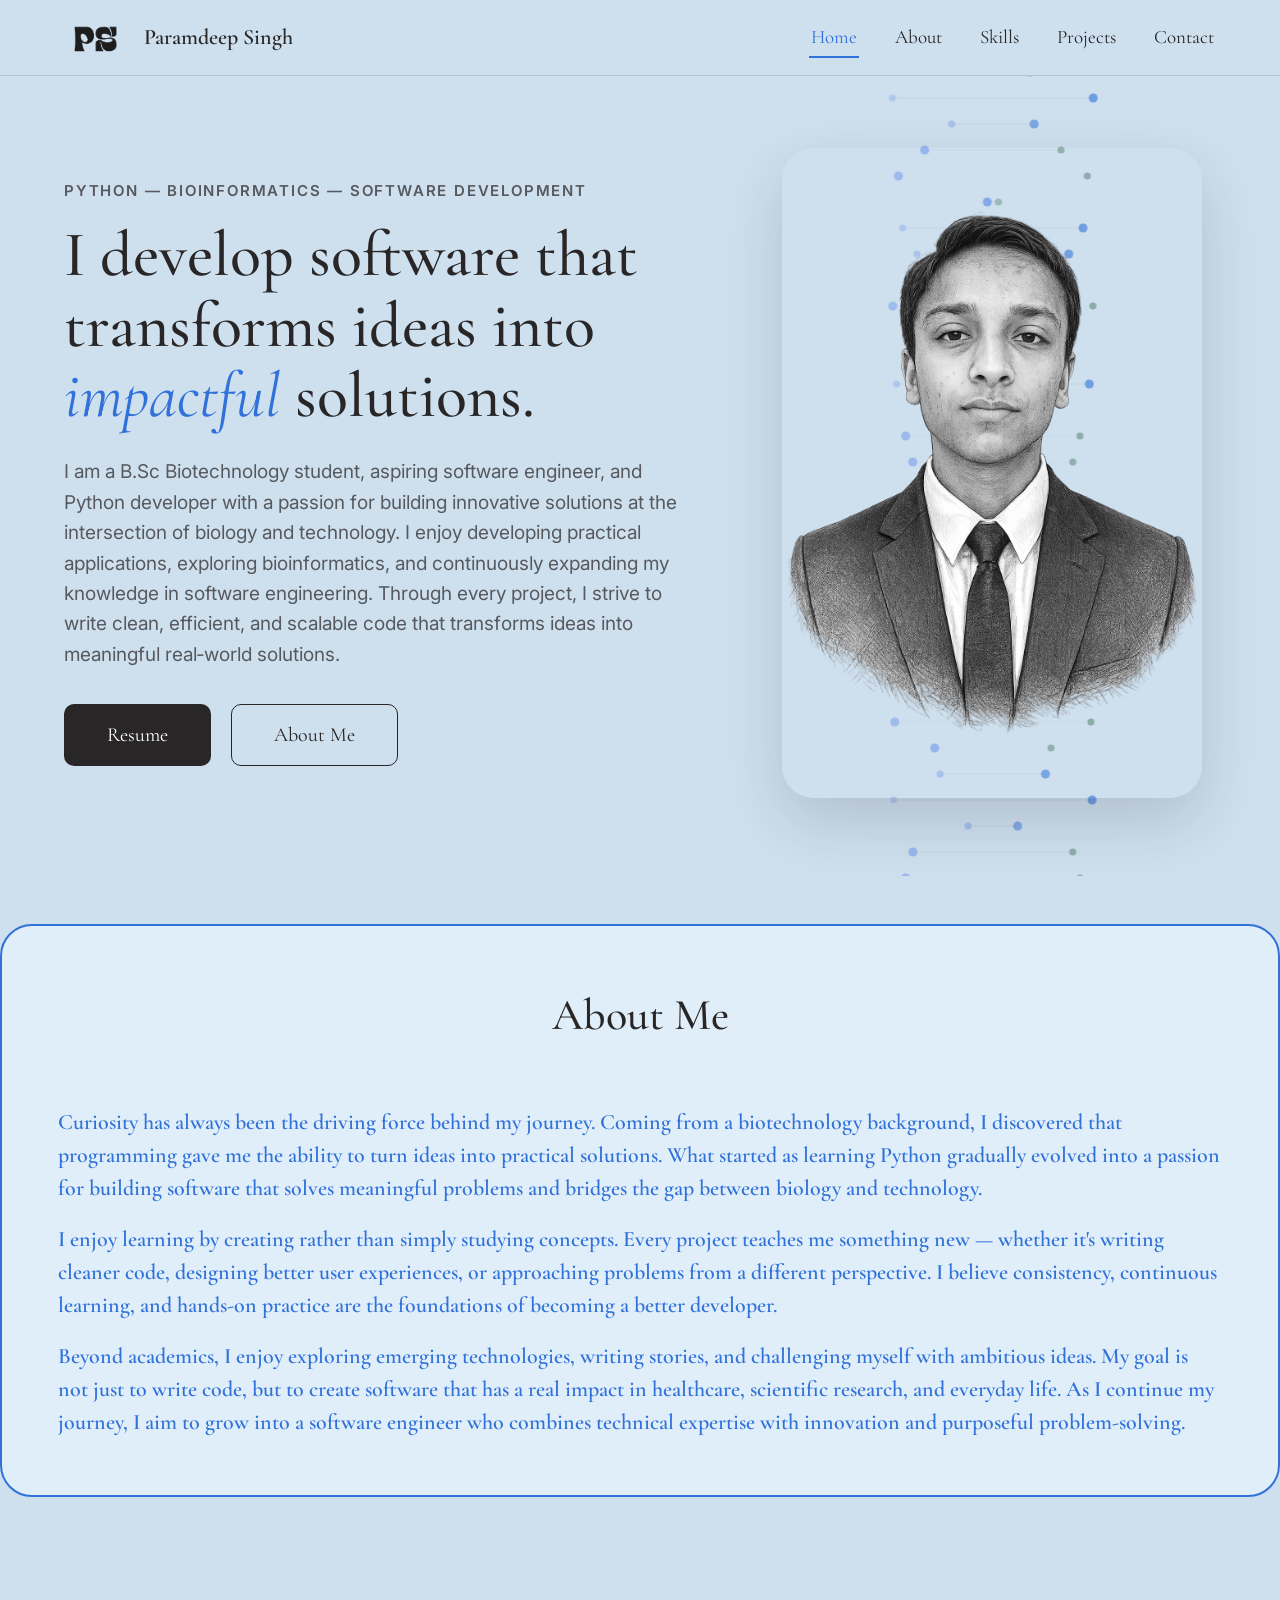
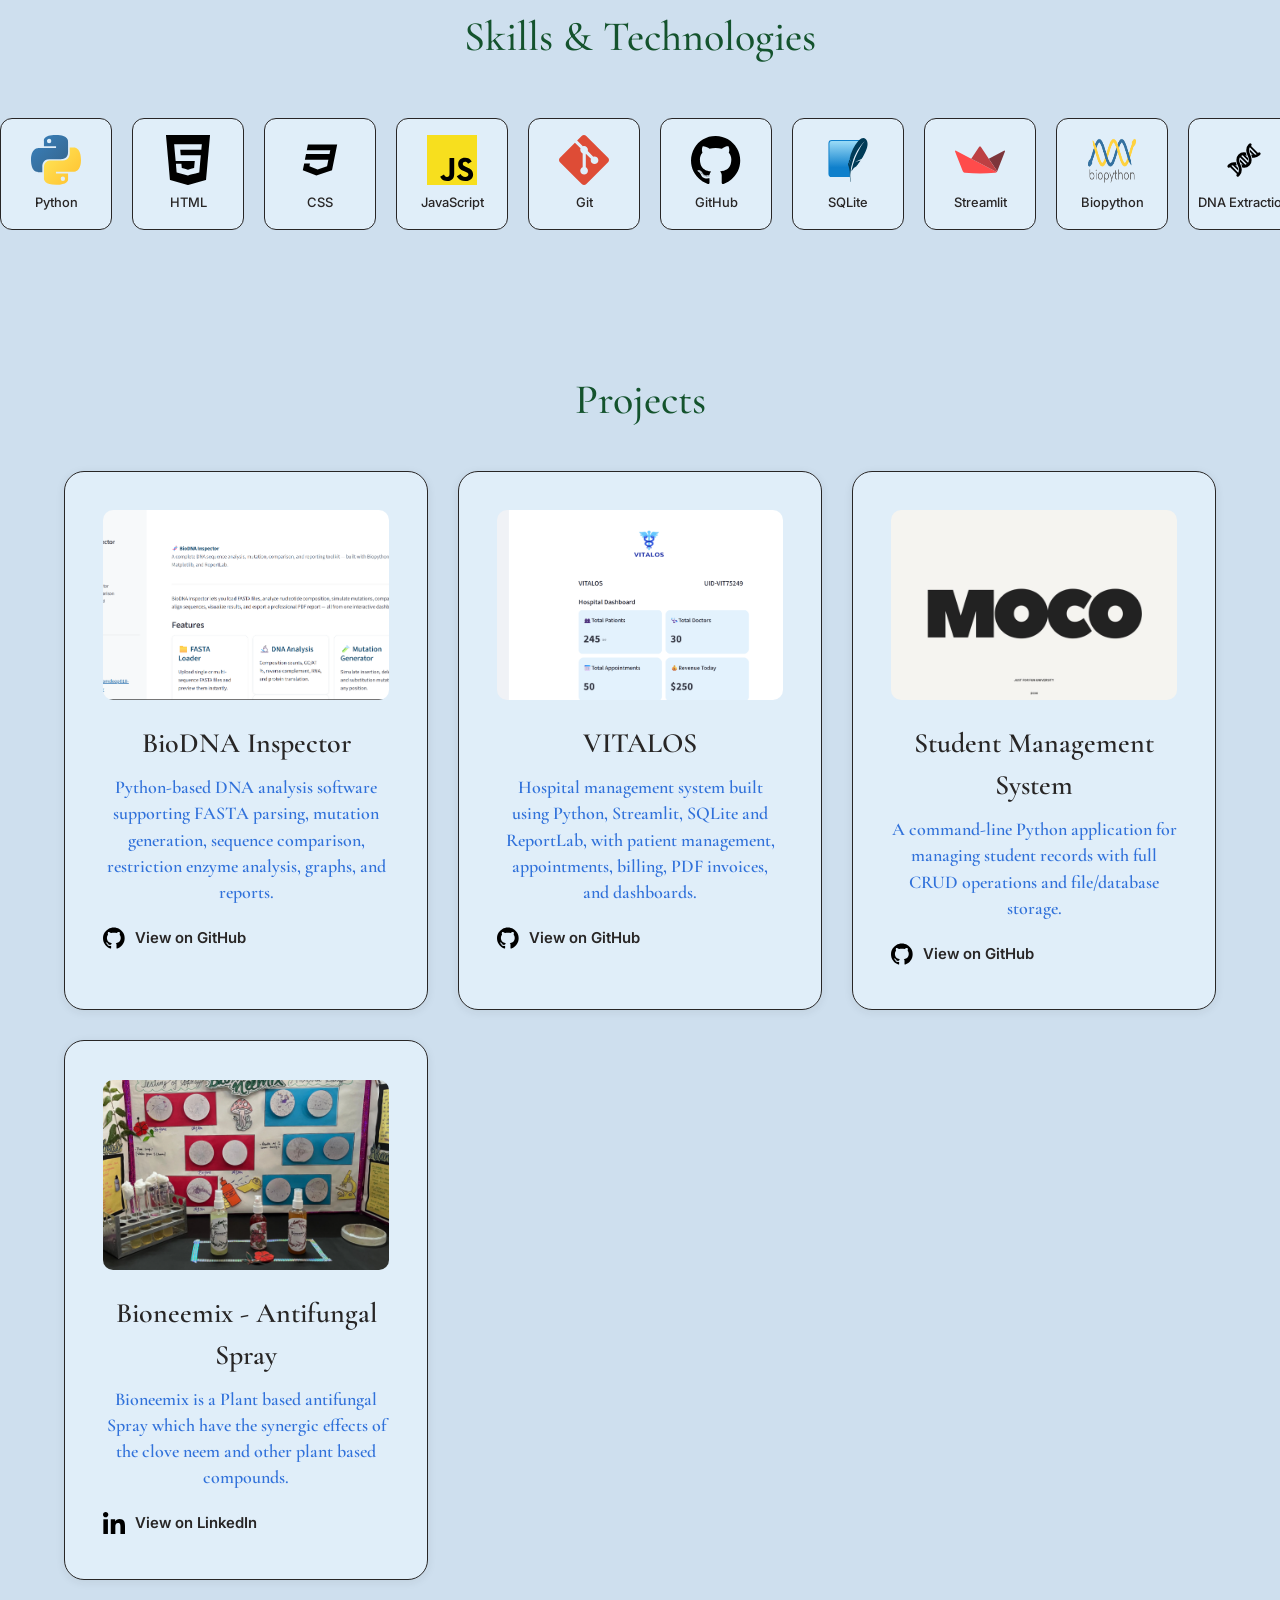
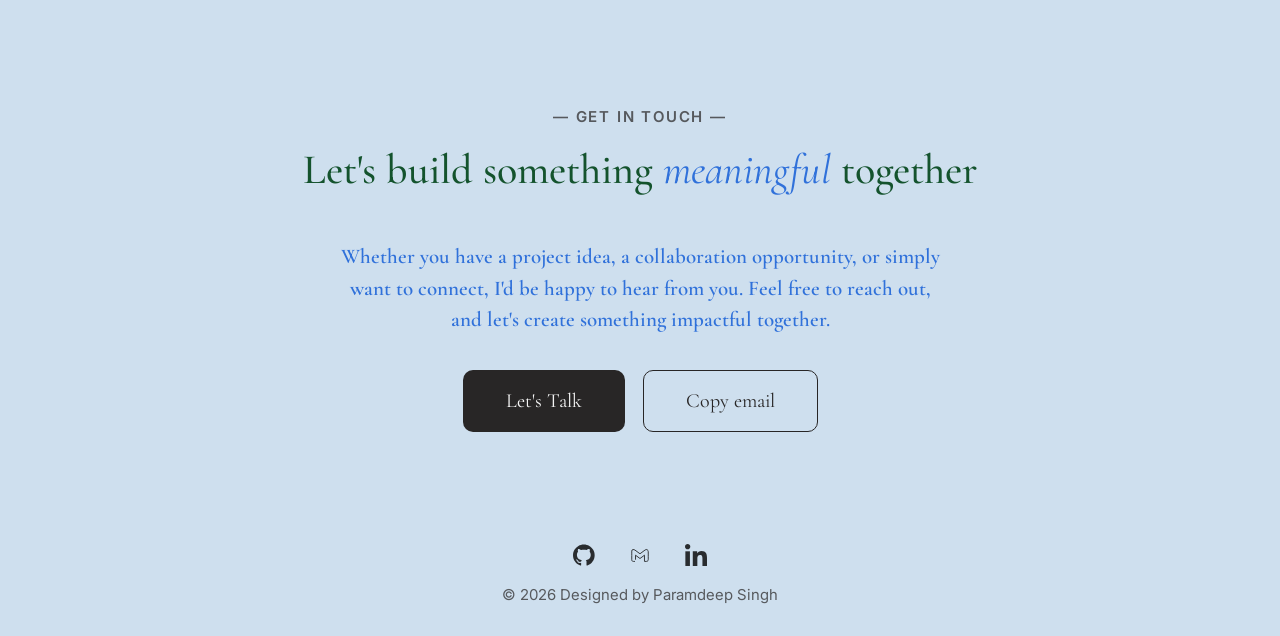
==== index.html @ 90ed6515 "Update resume link in index.html" ====
<!DOCTYPE html>
<html lang="en">
<head>
<meta charset="UTF-8">
<meta name="viewport" content="width=device-width, initial-scale=1.0">
<title>Paramdeep Singh — Python &amp; Bioinformatics Developer</title>
<meta name="description" content="Paramdeep Singh is a B.Sc Biotechnology student and Python developer building software at the intersection of biology and technology.">
<meta name="theme-color" content="#cedfee">
<link rel="icon" href="logo.png" type="image/png">
<link rel="preload" as="font" href="fonts/CormorantGaramond-SemiBold.ttf" type="font/ttf" crossorigin>
<link rel="preload" as="font" href="fonts/Inter_18pt-Regular.ttf" type="font/ttf" crossorigin>
<link rel="stylesheet" href="style.css">
</head>
<body>

<a class="skip-link" href="#main">Skip to content</a>

<header class="site-header" id="siteHeader">
  <div class="container header-row">
    <a href="#home" class="logo" aria-label="Paramdeep Singh, back to top">
      <img src="logo.png" alt="" width="70" height="40">
      <span class="logo-name">Paramdeep Singh</span>
    </a>

    <button class="nav-toggle" id="navToggle" aria-label="Open menu" aria-expanded="false" aria-controls="primaryNav">
      <span></span><span></span><span></span>
    </button>

    <nav class="nav" id="primaryNav" aria-label="Primary">
      <a href="#home" class="nav-link">Home</a>
      <a href="#about" class="nav-link">About</a>
      <a href="#skills" class="nav-link">Skills</a>
      <a href="#projects" class="nav-link">Projects</a>
      <a href="#contact" class="nav-link">Contact</a>
    </nav>
  </div>
</header>

<main id="main">

  <section class="hero" id="home">
    <div class="container hero-row">
      <div class="hero-copy">
        <p class="eyebrow">PYTHON — BIOINFORMATICS — SOFTWARE DEVELOPMENT</p>
        <h1 class="hero-title">I develop software that transforms ideas into <span class="highlight">impactful</span> solutions.</h1>
        <p class="hero-lede">I am a B.Sc Biotechnology student, aspiring software engineer, and Python developer with a passion for building innovative solutions at the intersection of biology and technology. I enjoy developing practical applications, exploring bioinformatics, and continuously expanding my knowledge in software engineering. Through every project, I strive to write clean, efficient, and scalable code that transforms ideas into meaningful real‑world solutions.</p>
        <div class="hero-actions">
          <a href="https://drive.google.com/file/d/1Mg76tEeHGWdF5-ob4iHuWPe2NL4Ydglb/view?usp=drive_link" class="btn btn-solid" id="resumeBtn">Resume</a>
          <a href="#about" class="btn btn-outline">About Me</a>
        </div>
      </div>

      <div class="hero-visual">
        <canvas id="helixCanvas" class="helix-canvas" aria-hidden="true"></canvas>
        <img class="hero-photo" src="portfolio.png" alt="Portrait of Paramdeep Singh" width="500" height="650">
      </div>
    </div>
  </section>

  <section class="about" id="about">
    <div class="container about-panel reveal">
      <h2 class="section-title">About Me</h2>
      <p class="about-text">Curiosity has always been the driving force behind my journey. Coming from a biotechnology background, I discovered that programming gave me the ability to turn ideas into practical solutions. What started as learning Python gradually evolved into a passion for building software that solves meaningful problems and bridges the gap between biology and technology.</p>
      <p class="about-text">I enjoy learning by creating rather than simply studying concepts. Every project teaches me something new — whether it's writing cleaner code, designing better user experiences, or approaching problems from a different perspective. I believe consistency, continuous learning, and hands‑on practice are the foundations of becoming a better developer.</p>
      <p class="about-text">Beyond academics, I enjoy exploring emerging technologies, writing stories, and challenging myself with ambitious ideas. My goal is not just to write code, but to create software that has a real impact in healthcare, scientific research, and everyday life. As I continue my journey, I aim to grow into a software engineer who combines technical expertise with innovation and purposeful problem‑solving.</p>
    </div>
  </section>

  <section class="skills" id="skills">
    <div class="container">
      <h2 class="section-title center reveal">Skills &amp; Technologies</h2>
    </div>
    <div class="skills-track">
      <div class="skills-wrapper" id="skillsWrapper">
        <div class="skill-chip"><img src="images/python.svg" alt="" width="50" height="50"><p>Python</p></div>
        <div class="skill-chip"><img src="images/html.svg" alt="" width="50" height="50"><p>HTML</p></div>
        <div class="skill-chip"><img src="images/CSS3.svg" alt="" width="50" height="50"><p>CSS</p></div>
        <div class="skill-chip"><img src="images/Javascript.svg" alt="" width="50" height="50"><p>JavaScript</p></div>
        <div class="skill-chip"><img src="images/Git.svg" alt="" width="50" height="50"><p>Git</p></div>
        <div class="skill-chip"><img src="images/Github.svg" alt="" width="50" height="50"><p>GitHub</p></div>
        <div class="skill-chip"><img src="images/sqlite.svg" alt="" width="50" height="50"><p>SQLite</p></div>
        <div class="skill-chip"><img src="images/Streamlit.svg" alt="" width="50" height="50"><p>Streamlit</p></div>
        <div class="skill-chip"><img src="images/Biopython.svg.png" alt="" width="50" height="50"><p>Biopython</p></div>
        <div class="skill-chip"><img src="images/DNA.svg" alt="" width="50" height="50"><p>DNA Extraction</p></div>
        <div class="skill-chip"><img src="images/electrophorsis.svg" alt="" width="50" height="50"><p>Electrophoresis</p></div>
        <div class="skill-chip"><img src="images/Bioinformatics.svg" alt="" width="50" height="50"><p>Bioinformatics</p></div>
      </div>
    </div>
  </section>

  <section class="projects" id="projects">
    <div class="container">
      <h2 class="section-title center reveal">Projects</h2>
      <div class="project-grid">

        <article class="project-card reveal">
          <img class="project-photo" src="Biodnainspector.png" alt="BioDNA Inspector application screenshot" width="500" height="200" loading="lazy">
          <h3 class="project-title">BioDNA Inspector</h3>
          <p class="project-desc">Python‑based DNA analysis software supporting FASTA parsing, mutation generation, sequence comparison, restriction enzyme analysis, graphs, and reports.</p>
          <a class="project-link" href="https://github.com/singhparamdeep018-del/BioDNA_Inspector" target="_blank" rel="noopener noreferrer">
            <img src="images/Github.svg" alt="" width="22" height="22"><span>View on GitHub</span>
          </a>
        </article>

        <article class="project-card reveal">
          <img class="project-photo" src="Vitalos.png" alt="VITALOS hospital management system screenshot" width="500" height="200" loading="lazy">
          <h3 class="project-title">VITALOS</h3>
          <p class="project-desc">Hospital management system built using Python, Streamlit, SQLite and ReportLab, with patient management, appointments, billing, PDF invoices, and dashboards.</p>
          <a class="project-link" href="https://github.com/singhparamdeep018-del/VITALOS---Hospital-Managemnet-System" target="_blank" rel="noopener noreferrer">
            <img src="images/Github.svg" alt="" width="22" height="22"><span>View on GitHub</span>
          </a>
        </article>

        <article class="project-card reveal">
          <img class="project-photo" src="moco.png" alt="Student Management System screenshot" width="500" height="200" loading="lazy">
          <h3 class="project-title">Student Management System</h3>
          <p class="project-desc">A command‑line Python application for managing student records with full CRUD operations and file/database storage.</p>
          <a class="project-link" href="https://github.com/singhparamdeep018-del/Student-Management-system-python" target="_blank" rel="noopener noreferrer">
            <img src="images/Github.svg" alt="" width="22" height="22"><span>View on GitHub</span>
          </a>
        </article>
        <article class="project-card reveal">
          <img class="project-photo" src="images/Bioneemix.png" alt="BioNeemix Project Photo" width="500" height="200" loading="lazy">
          <h3 class="project-title">Bioneemix - Antifungal Spray</h3>
          <p class="project-desc">Bioneemix is a Plant based antifungal Spray which have the synergic effects of the clove neem and other plant based compounds.</p>
          <a class="project-link" href="https://www.linkedin.com/posts/paramdeep-singh-rajput_teamwork-biotechnology-innovation-activity-7453726080181460992-l050?utm_source=social_share_send&utm_medium=member_desktop_web&rcm=ACoAAFxjSUEBswKSOiUxhM9nKMjLrf8mYSXsyO4" target="_blank" rel="noopener noreferrer">
            <img src="images/linkdin.svg" alt="" width="22" height="22"><span>View on LinkedIn</span>
          </a>
        </article>

      </div>
    </div>
  </section>

  <section class="contact" id="contact">
    <div class="container reveal">
      <p class="eyebrow center">— GET IN TOUCH —</p>
      <h2 class="section-title center">Let's build something <span class="highlight">meaningful</span> together</h2>
      <p class="contact-lede">Whether you have a project idea, a collaboration opportunity, or simply want to connect, I'd be happy to hear from you. Feel free to reach out, and let's create something impactful together.</p>
      <div class="contact-actions">
        <a href="mailto:singhparamdeep018@gmail.com" class="btn btn-dark">Let's Talk</a>
        <button class="btn btn-outline" id="copyEmailBtn" type="button">Copy email</button>
      </div>
    </div>
  </section>

</main>

<button id="backToTop" class="back-to-top" aria-label="Back to top">↑</button>

<footer class="site-footer">
  <div class="container footer-row">
    <a href="https://github.com/singhparamdeep018-del" target="_blank" rel="noopener noreferrer" aria-label="GitHub profile">
      <img src="images/Github.svg" alt="" width="22" height="22">
    </a>
    <a href="mailto:singhparamdeep018@gmail.com" aria-label="Send an email">
      <img src="images/gmail.svg" alt="" width="22" height="22">
    </a>
    <a href="https://linkedin.com/in/paramdeep-singh-rajput" target="_blank" rel="noopener noreferrer" aria-label="LinkedIn profile">
      <img src="images/linkdin.svg" alt="" width="22" height="22">
    </a>
  </div>
  <p class="footer-note">&copy; <span id="year"></span> Designed by Paramdeep Singh</p>
</footer>

<div class="toast" id="toast" role="status" aria-live="polite"></div>

<script src="script.js"></script>
</body>
</html>
---- style.css ----
/* ===================================================================
   Fonts
=================================================================== */
@font-face {
  font-family: 'Cormorant';
  src: url("fonts/CormorantGaramond-Regular.ttf") format("truetype");
  font-weight: 400;
  font-display: swap;
}
@font-face {
  font-family: 'Cormorant';
  src: url("fonts/CormorantGaramond-Medium.ttf") format("truetype");
  font-weight: 500;
  font-display: swap;
}
@font-face {
  font-family: 'Cormorant';
  src: url("fonts/CormorantGaramond-SemiBold.ttf") format("truetype");
  font-weight: 600;
  font-display: swap;
}
@font-face {
  font-family: 'Cormorant';
  src: url("fonts/CormorantGaramond-Italic.ttf") format("truetype");
  font-weight: 400;
  font-style: italic;
  font-display: swap;
}
@font-face {
  font-family: 'Inter';
  src: url("fonts/Inter_18pt-Regular.ttf") format("truetype");
  font-weight: 400;
  font-display: swap;
}
@font-face {
  font-family: 'Inter';
  src: url("fonts/Inter_18pt-Medium.ttf") format("truetype");
  font-weight: 500;
  font-display: swap;
}
@font-face {
  font-family: 'Inter';
  src: url("fonts/Inter_18pt-SemiBold.ttf") format("truetype");
  font-weight: 600;
  font-display: swap;
}
@font-face {
  font-family: 'Inter';
  src: url("fonts/Inter_18pt-ExtraLight.ttf") format("truetype");
  font-weight: 200;
  font-display: swap;
}

/* ===================================================================
   Design tokens — same palette as the original file, organised
=================================================================== */
:root{
  --bg:        #cedfee;               /* page background            */
  --surface:   #e0eef9;               /* cards / panels              */
  --ink:       #282626;               /* rgb(40,38,38) near-black    */
  --ink-soft:  rgba(40,38,38,0.72);
  --ink-faint: rgba(40,38,38,0.45);
  --primary:   #2563eb;               /* headline blue                */
  --accent:    #3071da;               /* italic highlight / links     */
  --forest:    #14532d;               /* section-title green          */
  --white:     #ffffff;

  --shadow-sm: 0 2px 10px rgba(40,38,38,0.08);
  --shadow-md: 0 12px 30px rgba(40,38,38,0.12);
  --shadow-lg: 0 24px 60px rgba(40,38,38,0.16);

  --radius-sm: 10px;
  --radius-md: 20px;
  --radius-lg: 32px;

  --font-display: 'Cormorant', Georgia, serif;
  --font-body: 'Inter', -apple-system, BlinkMacSystemFont, 'Segoe UI', sans-serif;

  --header-h: 76px;
  --container: 1280px;

  --ease: cubic-bezier(.22,1,.36,1);
}

/* ===================================================================
   Reset & base
=================================================================== */
*, *::before, *::after{ box-sizing: border-box; }
*{ margin: 0; padding: 0; }

html{
  scroll-behavior: smooth;
  scroll-padding-top: var(--header-h);
}

body{
  background-color: var(--bg);
  color: var(--ink);
  font-family: var(--font-body);
  line-height: 1.5;
  -webkit-font-smoothing: antialiased;
  overflow-x: hidden;
}

img{ max-width: 100%; display: block; }
a{ color: inherit; }
button{ font: inherit; cursor: pointer; }

.container{
  max-width: var(--container);
  margin-inline: auto;
  padding-inline: clamp(20px, 5vw, 70px);
}

.skip-link{
  position: absolute;
  left: -999px;
  top: 0;
  background: var(--ink);
  color: var(--white);
  padding: 12px 20px;
  border-radius: 0 0 8px 0;
  z-index: 999;
}
.skip-link:focus{ left: 0; }

:focus-visible{
  outline: 2px solid var(--accent);
  outline-offset: 3px;
  border-radius: 4px;
}

h1, h2, h3{ font-family: var(--font-display); font-weight: 500; }

.highlight{
  color: var(--accent);
  font-style: italic;
}

.eyebrow{
  font-family: var(--font-body);
  font-weight: 600;
  letter-spacing: .12em;
  font-size: clamp(12px, 1.4vw, 15px);
  color: var(--ink-soft);
}
.eyebrow.center{ text-align: center; }

.section-title{
  font-size: clamp(30px, 4vw, 42px);
  color: var(--forest);
  margin-bottom: clamp(24px, 4vw, 40px);
}
.section-title.center{ text-align: center; }

/* reveal-on-scroll (progressively enhanced by JS) */
.reveal{
  opacity: 0;
  transform: translateY(28px);
  transition: opacity .7s var(--ease), transform .7s var(--ease);
}
.reveal.is-visible{
  opacity: 1;
  transform: translateY(0);
}

/* buttons */
.btn{
  display: inline-flex;
  align-items: center;
  justify-content: center;
  padding: 15px 42px;
  border-radius: var(--radius-sm);
  font-family: var(--font-display);
  font-size: 20px;
  text-decoration: none;
  border: 1.5px solid transparent;
  transition: transform .35s var(--ease), background-color .35s var(--ease), color .35s var(--ease), border-color .35s var(--ease);
}
.btn:hover{ transform: translateY(-3px); }
.btn:active{ transform: translateY(-1px); }

.btn-solid{
  background-color: var(--ink);
  color: var(--white);
}
.btn-solid:hover{
  background-color: var(--bg);
  color: var(--ink);
  border-color: var(--ink);
}

.btn-outline{
  background-color: transparent;
  color: var(--ink);
  border-color: var(--ink);
}
.btn-outline:hover{
  background-color: var(--ink);
  color: var(--bg);
}

.btn-dark{
  background-color: var(--ink);
  color: whitesmoke;
  font-size: 20px;
}
.btn-dark:hover{
  background-color: var(--white);
  color: var(--ink);
  border-color: var(--ink);
}

/* ===================================================================
   Header
=================================================================== */
.site-header{
  position: sticky;
  top: 0;
  z-index: 100;
  height: var(--header-h);
  display: flex;
  align-items: center;
  background-color: var(--bg);
  border-bottom: 1px solid rgba(40,38,38,0.15);
  transition: box-shadow .3s var(--ease), background-color .3s var(--ease);
}
.site-header.is-scrolled{
  box-shadow: var(--shadow-sm);
  background-color: rgba(206,223,238,0.92);
  backdrop-filter: saturate(160%) blur(8px);
}

.header-row{
  display: flex;
  align-items: center;
  justify-content: space-between;
  width: 100%;
}

.logo{
  display: flex;
  align-items: center;
  gap: 10px;
  text-decoration: none;
}
.logo-name{
  font-family: var(--font-display);
  font-size: 22px;
  font-weight: 600;
  color: var(--ink);
}

.nav{
  display: flex;
  gap: clamp(18px, 3vw, 34px);
  font-family: var(--font-display);
}
.nav-link{
  position: relative;
  text-decoration: none;
  color: var(--ink);
  font-size: 19px;
  padding: 6px 2px;
}
.nav-link::after{
  content: "";
  position: absolute;
  left: 0; right: 100%;
  bottom: 0;
  height: 2px;
  background: var(--accent);
  transition: right .3s var(--ease);
}
.nav-link:hover::after,
.nav-link.is-active::after{ right: 0; }
.nav-link.is-active{ color: var(--accent); }

.nav-toggle{
  display: none;
  flex-direction: column;
  justify-content: center;
  gap: 5px;
  width: 40px;
  height: 40px;
  background: transparent;
  border: none;
  padding: 8px;
}
.nav-toggle span{
  display: block;
  height: 2px;
  width: 100%;
  background: var(--ink);
  border-radius: 2px;
  transition: transform .3s var(--ease), opacity .3s var(--ease);
}
.nav-toggle[aria-expanded="true"] span:nth-child(1){ transform: translateY(7px) rotate(45deg); }
.nav-toggle[aria-expanded="true"] span:nth-child(2){ opacity: 0; }
.nav-toggle[aria-expanded="true"] span:nth-child(3){ transform: translateY(-7px) rotate(-45deg); }

/* ===================================================================
   Hero
=================================================================== */
.hero{
  padding-block: clamp(40px, 8vh, 90px);
  position: relative;
}
.hero-row{
  display: flex;
  align-items: center;
  justify-content: center;
  gap: clamp(30px, 6vw, 80px);
  flex-wrap: wrap;
}
.hero-copy{
  flex: 1 1 520px;
  max-width: 650px;
}
.hero-title{
  color: var(--ink);
  font-size: clamp(34px, 5vw, 64px);
  line-height: 1.1;
  padding-top: 18px;
}
.hero-lede{
  color: var(--ink-soft);
  padding-top: 26px;
  font-size: clamp(16px, 1.6vw, 19px);
  line-height: 1.6;
  max-width: 60ch;
}
.hero-actions{
  display: flex;
  flex-wrap: wrap;
  gap: 20px;
  margin-top: 34px;
}

.hero-visual{
  position: relative;
  flex: 1 1 340px;
  max-width: 460px;
  display: flex;
  justify-content: center;
}
.helix-canvas{
  position: absolute;
  inset: -12% -20%;
  width: 140%;
  height: 124%;
  z-index: 0;
  pointer-events: none;
}
.hero-photo{
  position: relative;
  z-index: 1;
  width: 100%;
  max-width: 420px;
  border-radius: var(--radius-lg);
  box-shadow: var(--shadow-lg);
}

/* ===================================================================
   About
=================================================================== */
.about{ padding-block: clamp(30px, 6vh, 70px); }
.about-panel{
  border: 2px solid var(--accent);
  background-color: var(--surface);
  border-radius: var(--radius-lg);
  padding: clamp(28px, 5vw, 56px);
  display: grid;
  gap: 18px;
  max-width: var(--container);
}
.about-panel .section-title{ text-align: center; color: var(--ink); font-size: clamp(30px,4vw,44px); }
.about-text{
  color: var(--accent);
  font-family: var(--font-display);
  font-size: clamp(17px, 1.8vw, 22px);
  line-height: 1.5;
  font-weight: 600;
}

/* ===================================================================
   Skills marquee
=================================================================== */
.skills{ padding-block: clamp(30px, 6vh, 70px); overflow: hidden; }
.skills-track{ overflow: hidden; }
.skills-wrapper{
  display: flex;
  gap: 20px;
  width: max-content;
  animation: scroll 32s linear infinite;
  padding: 10px 0 30px;
}
.skills-wrapper:hover{ animation-play-state: paused; }

@keyframes scroll{
  from{ transform: translateX(0); }
  to{ transform: translateX(-50%); }
}

.skill-chip{
  width: 112px;
  height: 112px;
  flex: 0 0 auto;
  display: flex;
  flex-direction: column;
  justify-content: center;
  align-items: center;
  gap: 8px;
  border: 1px solid var(--ink);
  border-radius: 12px;
  background-color: var(--surface);
  transition: transform .3s var(--ease), box-shadow .3s var(--ease);
}
.skill-chip:hover{
  transform: translateY(-8px);
  box-shadow: var(--shadow-md);
}
.skill-chip p{
  font-family: var(--font-body);
  font-size: 13px;
  font-weight: 500;
  text-align: center;
  color: var(--ink);
  padding-inline: 6px;
}

/* ===================================================================
   Projects
=================================================================== */
.projects{ padding-block: clamp(30px, 6vh, 70px); }
.project-grid{
  display: grid;
  grid-template-columns: repeat(auto-fit, minmax(300px, 1fr));
  gap: 30px;
}
.project-card{
  border: 1px solid var(--ink);
  border-radius: var(--radius-md);
  background-color: var(--surface);
  padding: clamp(24px, 3vw, 40px);
  box-shadow: var(--shadow-sm);
  transition: transform .35s var(--ease), box-shadow .35s var(--ease);
}
.project-card:hover{
  transform: translateY(-8px);
  box-shadow: var(--shadow-md);
}
.project-photo{
  width: 100%;
  height: 190px;
  object-fit: cover;
  border-radius: var(--radius-sm);
}
.project-title{
  margin-top: 22px;
  margin-bottom: 10px;
  text-align: center;
  color: var(--ink);
  font-size: 28px;
  font-weight: 600;
}
.project-desc{
  color: var(--accent);
  font-family: var(--font-display);
  font-weight: 600;
  font-size: 18px;
  line-height: 1.45;
  text-align: center;
}
.project-link{
  display: inline-flex;
  align-items: center;
  gap: 10px;
  margin-top: 22px;
  text-decoration: none;
  color: var(--ink);
  font-weight: 600;
  font-size: 15px;
  border-bottom: 1px solid transparent;
  transition: border-color .3s var(--ease), color .3s var(--ease);
}
.project-link:hover{
  color: var(--accent);
  border-color: var(--accent);
}

/* ===================================================================
   Contact
=================================================================== */
.contact{ padding-block: clamp(40px, 8vh, 90px); text-align: center; }
.contact .section-title{ margin-top: 10px; }
.contact-lede{
  color: var(--accent);
  font-family: var(--font-display);
  font-weight: 600;
  font-size: clamp(17px, 1.8vw, 21px);
  line-height: 1.5;
  max-width: 60ch;
  margin-inline: auto;
}
.contact-actions{
  display: flex;
  flex-wrap: wrap;
  justify-content: center;
  gap: 18px;
  margin-top: 34px;
}

/* ===================================================================
   Back to top
=================================================================== */
.back-to-top{
  position: fixed;
  right: 24px;
  bottom: 24px;
  width: 46px;
  height: 46px;
  border-radius: 50%;
  border: none;
  background-color: var(--ink);
  color: var(--white);
  font-size: 20px;
  box-shadow: var(--shadow-md);
  display: flex;
  align-items: center;
  justify-content: center;
  opacity: 0;
  pointer-events: none;
  transform: translateY(12px);
  transition: opacity .3s var(--ease), transform .3s var(--ease), background-color .3s var(--ease);
  z-index: 90;
}
.back-to-top.is-visible{
  opacity: 1;
  pointer-events: auto;
  transform: translateY(0);
}
.back-to-top:hover{ background-color: var(--accent); }

/* ===================================================================
   Toast
=================================================================== */
.toast{
  position: fixed;
  left: 50%;
  bottom: 30px;
  transform: translate(-50%, 20px);
  background-color: var(--ink);
  color: var(--white);
  padding: 12px 22px;
  border-radius: var(--radius-sm);
  font-size: 14px;
  font-weight: 500;
  box-shadow: var(--shadow-md);
  opacity: 0;
  pointer-events: none;
  transition: opacity .3s var(--ease), transform .3s var(--ease);
  z-index: 200;
}
.toast.is-visible{
  opacity: 1;
  transform: translate(-50%, 0);
}

/* ===================================================================
   Footer
=================================================================== */
.site-footer{ padding-block: 40px 30px; text-align: center; }
.footer-row{
  display: flex;
  justify-content: center;
  gap: 34px;
  margin-bottom: 18px;
}
.footer-row a{ display: inline-flex; opacity: .8; transition: opacity .3s var(--ease), transform .3s var(--ease); }
.footer-row a:hover{ opacity: 1; transform: translateY(-3px); }
.footer-note{
  color: var(--ink-soft);
  font-size: 15px;
}

/* ===================================================================
   Responsive
=================================================================== */
@media (max-width: 900px){
  .nav{
    position: fixed;
    inset: var(--header-h) 0 auto 0;
    background-color: var(--bg);
    flex-direction: column;
    align-items: center;
    padding: 30px 0 40px;
    gap: 22px;
    box-shadow: var(--shadow-sm);
    transform: translateY(-12px);
    opacity: 0;
    pointer-events: none;
    transition: opacity .3s var(--ease), transform .3s var(--ease);
  }
  .nav.is-open{
    transform: translateY(0);
    opacity: 1;
    pointer-events: auto;
  }
  .nav-toggle{ display: flex; }
  .hero-row{ text-align: center; justify-content: center; }
  .hero-actions{ justify-content: center; }
  .hero-lede{ margin-inline: auto; }
}

@media (max-width: 640px){
  .hero-title{ font-size: clamp(30px, 8vw, 40px); }
  .btn{ padding: 14px 28px; font-size: 18px; width: 100%; }
  .hero-actions{ flex-direction: column; }
  .contact-actions{ flex-direction: column; align-items: stretch; }
  .about-panel{ border-radius: var(--radius-md); }
  .project-title{ font-size: 24px; }
}

/* ===================================================================
   Reduced motion
=================================================================== */
@media (prefers-reduced-motion: reduce){
  html{ scroll-behavior: auto; }
  .skills-wrapper{ animation: none; }
  .reveal{ opacity: 1; transform: none; transition: none; }
  .btn, .project-card, .skill-chip, .back-to-top, .toast, .nav-link::after{ transition: none; }
}
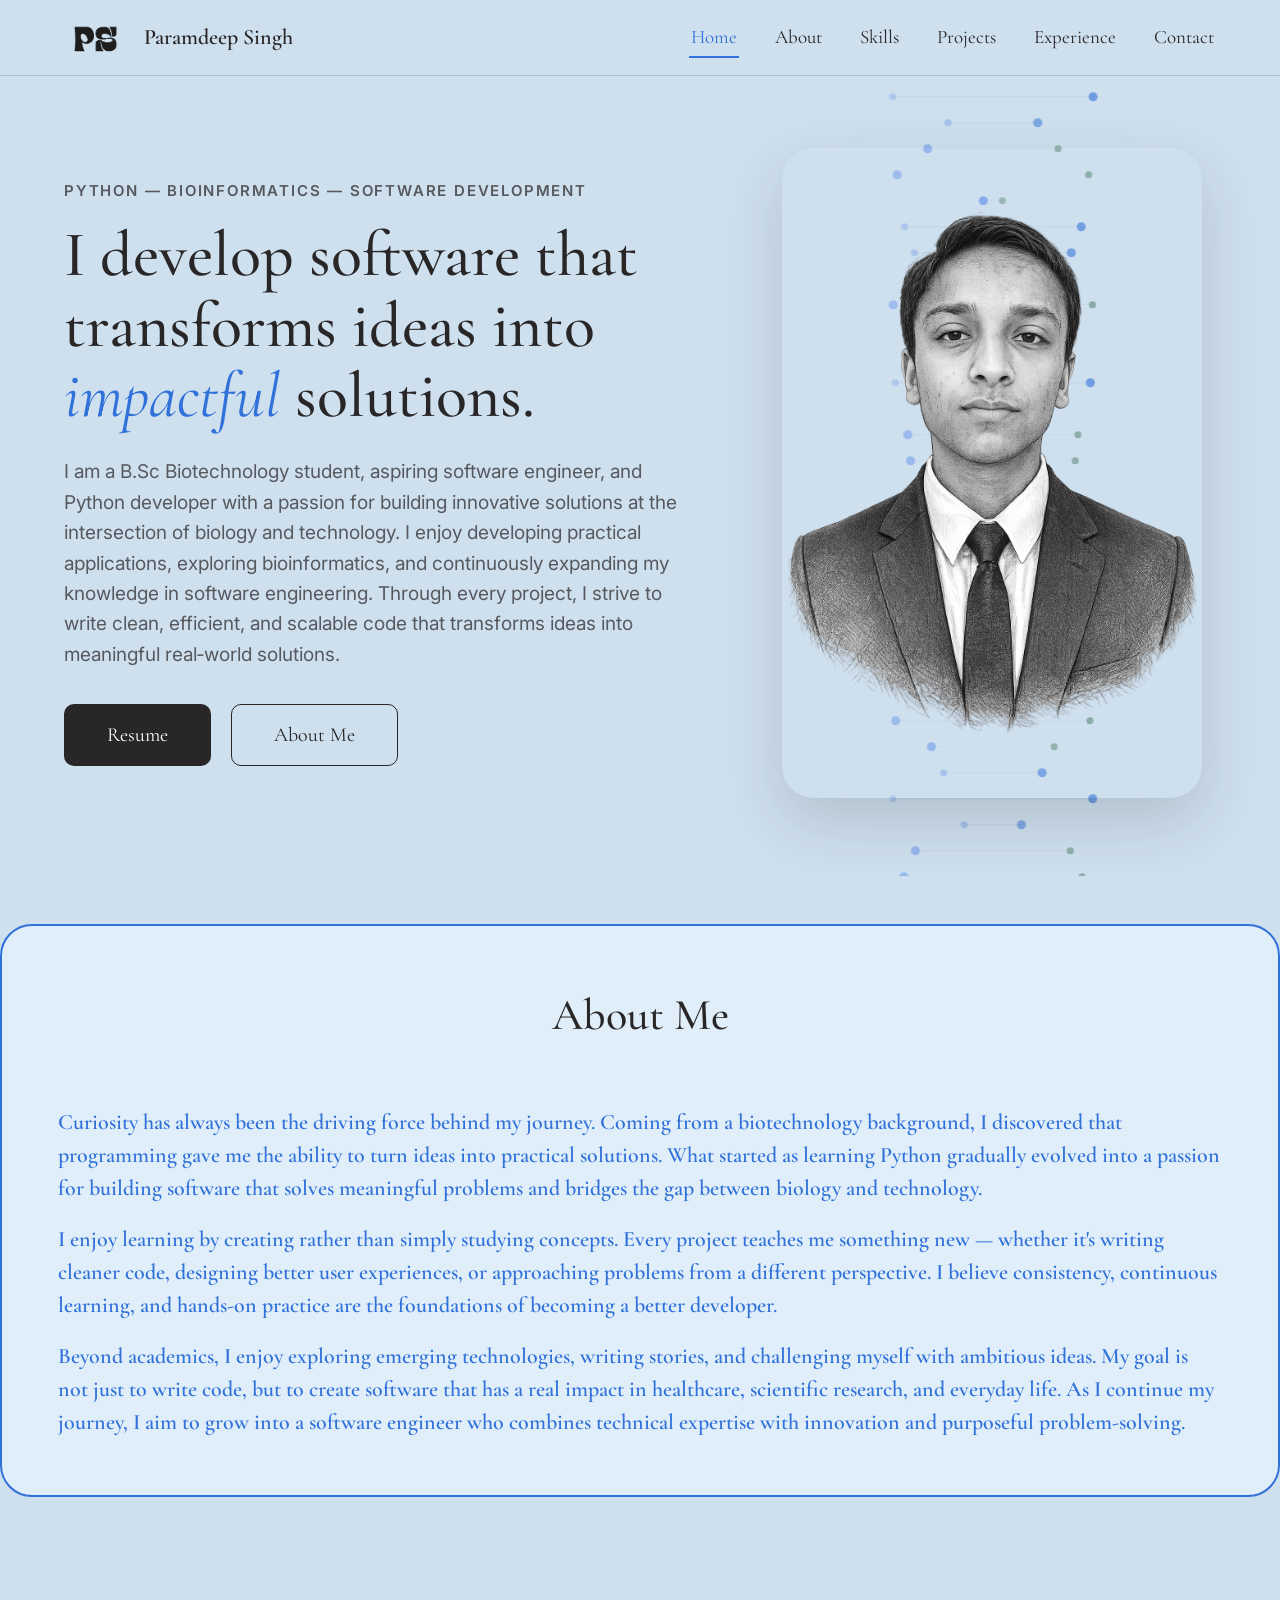
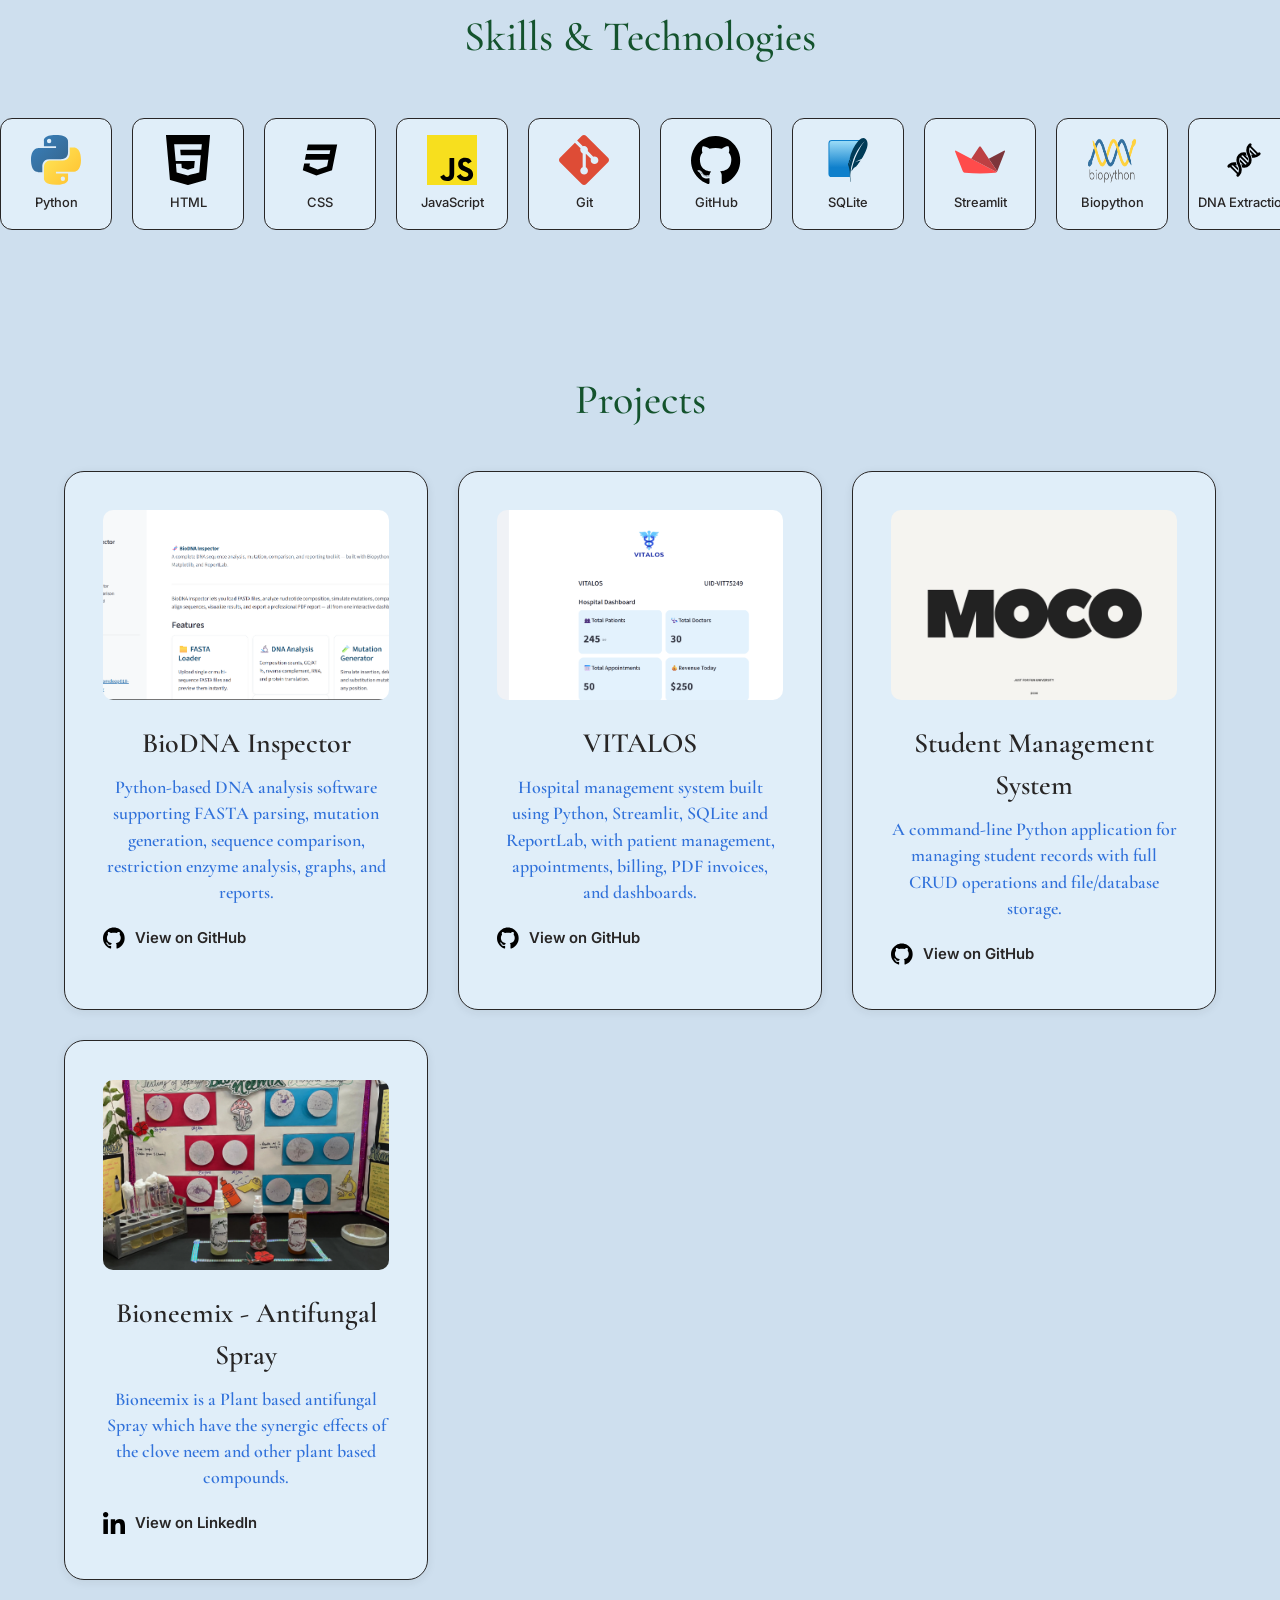
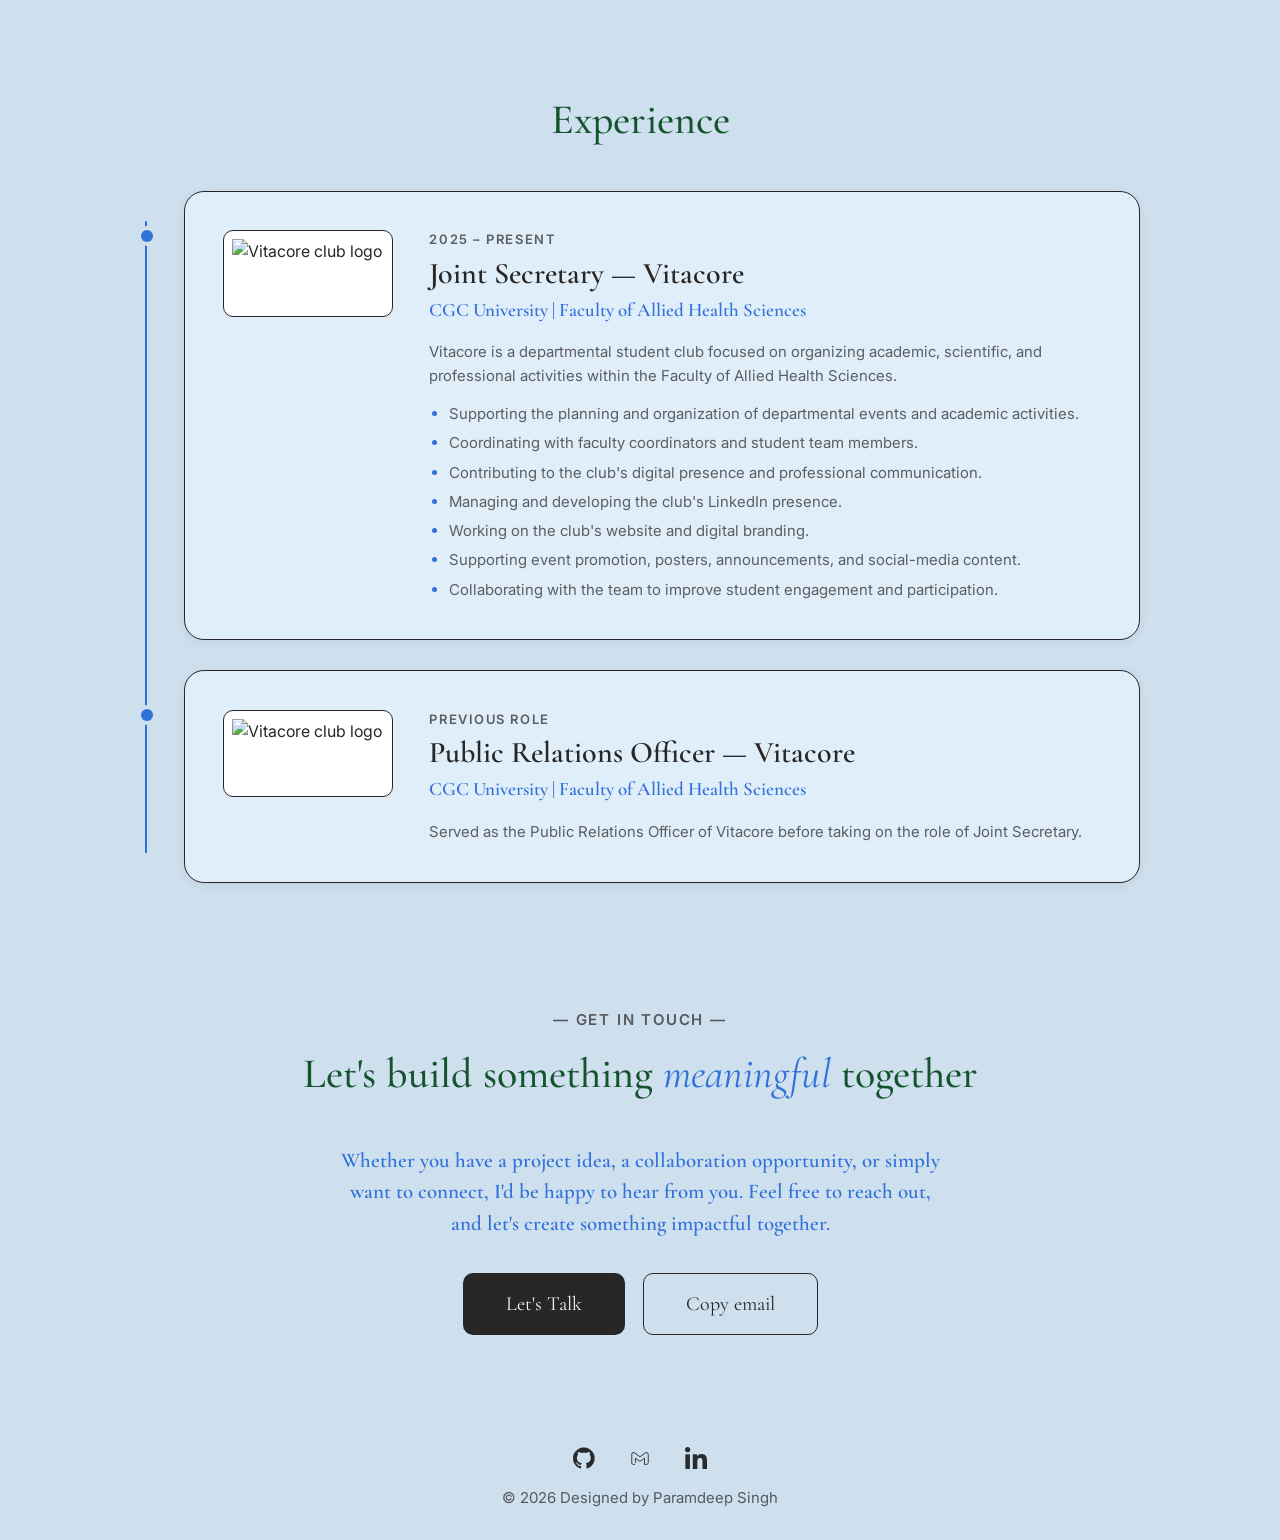
==== commit 2d8fc907: "Add files via upload" ====
--- a/index.html
+++ b/index.html
@@ -31,6 +31,7 @@
       <a href="#about" class="nav-link">About</a>
       <a href="#skills" class="nav-link">Skills</a>
       <a href="#projects" class="nav-link">Projects</a>
+      <a href="#experience" class="nav-link">Experience</a>
       <a href="#contact" class="nav-link">Contact</a>
     </nav>
   </div>
@@ -45,7 +46,7 @@
         <h1 class="hero-title">I develop software that transforms ideas into <span class="highlight">impactful</span> solutions.</h1>
         <p class="hero-lede">I am a B.Sc Biotechnology student, aspiring software engineer, and Python developer with a passion for building innovative solutions at the intersection of biology and technology. I enjoy developing practical applications, exploring bioinformatics, and continuously expanding my knowledge in software engineering. Through every project, I strive to write clean, efficient, and scalable code that transforms ideas into meaningful real‑world solutions.</p>
         <div class="hero-actions">
-          <a href="https://drive.google.com/file/d/1Mg76tEeHGWdF5-ob4iHuWPe2NL4Ydglb/view?usp=drive_link" class="btn btn-solid" id="resumeBtn">Resume</a>
+          <a href="https://1drv.ms/w/c/8b98ac6e70f2064e/IQDrbCVmwUvHQLzxdsxX9Hw7AepdINaAjYWklTDo9hiYl7o?e=2Yc19I" class="btn btn-solid" id="resumeBtn">Resume</a>
           <a href="#about" class="btn btn-outline">About Me</a>
         </div>
       </div>
@@ -132,6 +133,45 @@
     </div>
   </section>
 
+  <section class="experience" id="experience">
+    <div class="container">
+      <h2 class="section-title center reveal">Experience</h2>
+      <div class="timeline">
+        <article class="experience-card reveal">
+          <div class="experience-logo">
+            <img src="vitacore-logo.png" alt="Vitacore club logo" width="804" height="364" loading="lazy">
+          </div>
+          <div class="experience-body">
+            <p class="experience-date">2025 – Present</p>
+            <h3 class="experience-role">Joint Secretary — Vitacore</h3>
+            <p class="experience-org">CGC University | Faculty of Allied Health Sciences</p>
+            <p class="experience-desc">Vitacore is a departmental student club focused on organizing academic, scientific, and professional activities within the Faculty of Allied Health Sciences.</p>
+            <ul class="experience-list">
+              <li>Supporting the planning and organization of departmental events and academic activities.</li>
+              <li>Coordinating with faculty coordinators and student team members.</li>
+              <li>Contributing to the club's digital presence and professional communication.</li>
+              <li>Managing and developing the club's LinkedIn presence.</li>
+              <li>Working on the club's website and digital branding.</li>
+              <li>Supporting event promotion, posters, announcements, and social-media content.</li>
+              <li>Collaborating with the team to improve student engagement and participation.</li>
+            </ul>
+          </div>
+        </article>
+        <article class="experience-card reveal">
+          <div class="experience-logo">
+            <img src="vitacore-logo.png" alt="Vitacore club logo" width="804" height="364" loading="lazy">
+          </div>
+          <div class="experience-body">
+            <p class="experience-date">Previous Role</p>
+            <h3 class="experience-role">Public Relations Officer — Vitacore</h3>
+            <p class="experience-org">CGC University | Faculty of Allied Health Sciences</p>
+            <p class="experience-desc">Served as the Public Relations Officer of Vitacore before taking on the role of Joint Secretary.</p>
+          </div>
+        </article>
+      </div>
+    </div>
+  </section>
+
   <section class="contact" id="contact">
     <div class="container reveal">
       <p class="eyebrow center">— GET IN TOUCH —</p>
--- a/style.css
+++ b/style.css
@@ -488,6 +488,100 @@
   color: var(--accent);
   border-color: var(--accent);
 }
+
+/* ===================================================================
+   Experience
+=================================================================== */
+.experience{ padding-block: clamp(30px, 6vh, 70px); }
+.timeline{
+  position: relative;
+  max-width: 1000px;
+  margin-inline: auto;
+  padding-left: clamp(22px, 4vw, 44px);
+  display: grid;
+  gap: 30px;
+}
+.timeline::before{
+  content: "";
+  position: absolute;
+  left: 5px; top: 30px; bottom: 30px;
+  width: 2px;
+  background: var(--accent);
+  border-radius: 2px;
+}
+.experience-card{
+  position: relative;
+  display: flex;
+  align-items: flex-start;
+  gap: clamp(20px, 3vw, 36px);
+  border: 1px solid var(--ink);
+  border-radius: var(--radius-md);
+  background-color: var(--surface);
+  padding: clamp(24px, 3vw, 40px);
+  box-shadow: var(--shadow-sm);
+  transition: opacity .7s var(--ease), transform .35s var(--ease), box-shadow .35s var(--ease);
+}
+.experience-card::before{
+  content: "";
+  position: absolute;
+  left: calc(-1 * clamp(22px, 4vw, 44px));
+  top: 38px;
+  width: 12px; height: 12px;
+  border-radius: 50%;
+  background: var(--accent);
+  box-shadow: 0 0 0 4px var(--bg);
+}
+.experience-card.is-visible:hover{
+  transform: translateY(-8px);
+  box-shadow: var(--shadow-md);
+}
+.experience-logo{
+  flex: 0 0 auto;
+  width: clamp(120px, 16vw, 170px);
+  background-color: var(--white);
+  border: 1px solid var(--ink);
+  border-radius: var(--radius-sm);
+  padding: 8px;
+}
+.experience-logo img{ width: 100%; height: auto; }
+.experience-body{ flex: 1 1 auto; min-width: 0; }
+.experience-date{
+  font-weight: 600;
+  letter-spacing: .12em;
+  text-transform: uppercase;
+  font-size: 13px;
+  color: var(--ink-soft);
+}
+.experience-role{
+  margin-top: 6px;
+  color: var(--ink);
+  font-size: clamp(24px, 3vw, 30px);
+  font-weight: 600;
+  line-height: 1.2;
+}
+.experience-org{
+  margin-top: 4px;
+  color: var(--accent);
+  font-family: var(--font-display);
+  font-weight: 600;
+  font-size: 19px;
+}
+.experience-desc{
+  margin-top: 16px;
+  color: var(--ink-soft);
+  font-size: 15px;
+  line-height: 1.6;
+}
+.experience-list{
+  margin-top: 14px;
+  padding-left: 20px;
+  display: grid;
+  gap: 6px;
+  color: var(--ink-soft);
+  font-size: 15px;
+  line-height: 1.55;
+}
+.experience-list li::marker{ color: var(--accent); }
 
 /* ===================================================================
    Contact
@@ -614,6 +708,8 @@
 }
 
 @media (max-width: 640px){
+  .experience-card{ flex-direction: column; }
+  .experience-logo{ width: 150px; }
   .hero-title{ font-size: clamp(30px, 8vw, 40px); }
   .btn{ padding: 14px 28px; font-size: 18px; width: 100%; }
   .hero-actions{ flex-direction: column; }
@@ -629,5 +725,5 @@
   html{ scroll-behavior: auto; }
   .skills-wrapper{ animation: none; }
   .reveal{ opacity: 1; transform: none; transition: none; }
-  .btn, .project-card, .skill-chip, .back-to-top, .toast, .nav-link::after{ transition: none; }
-}
+  .btn, .project-card, .experience-card, .skill-chip, .back-to-top, .toast, .nav-link::after{ transition: none; }
+}
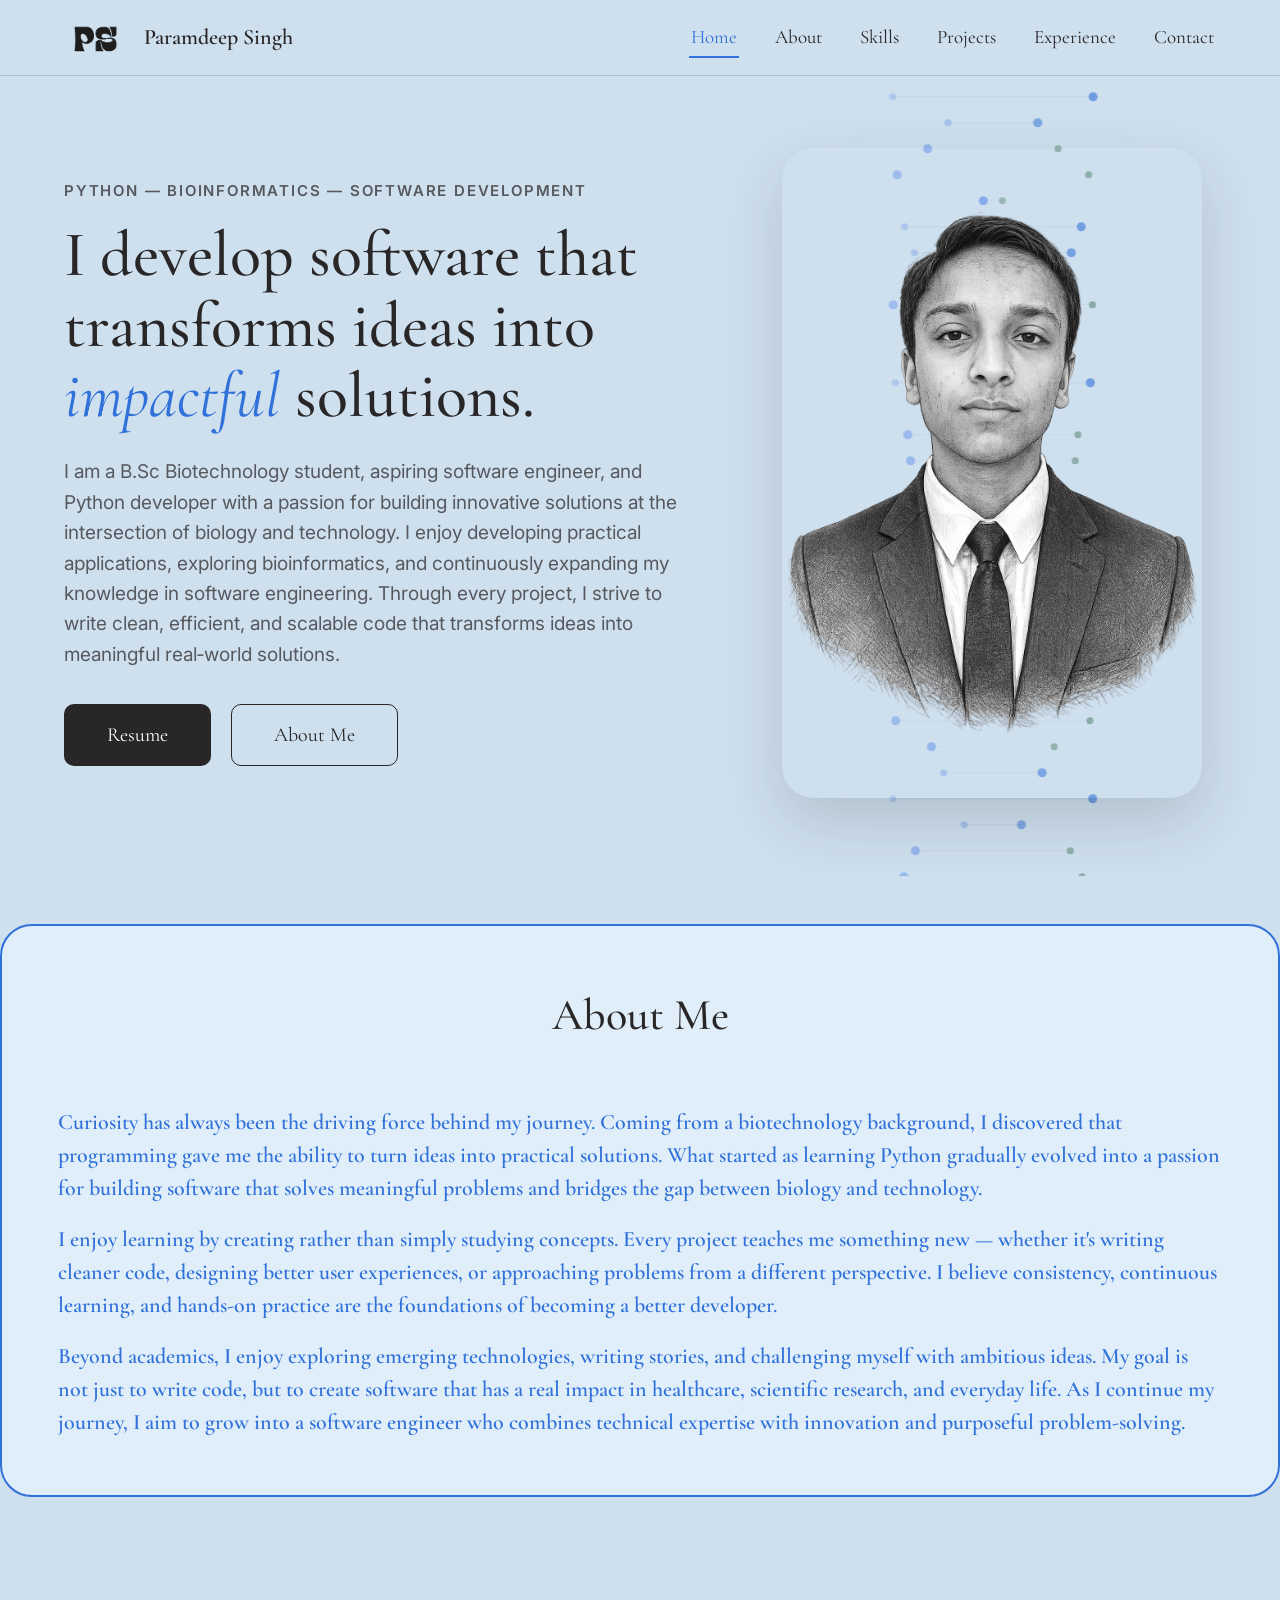
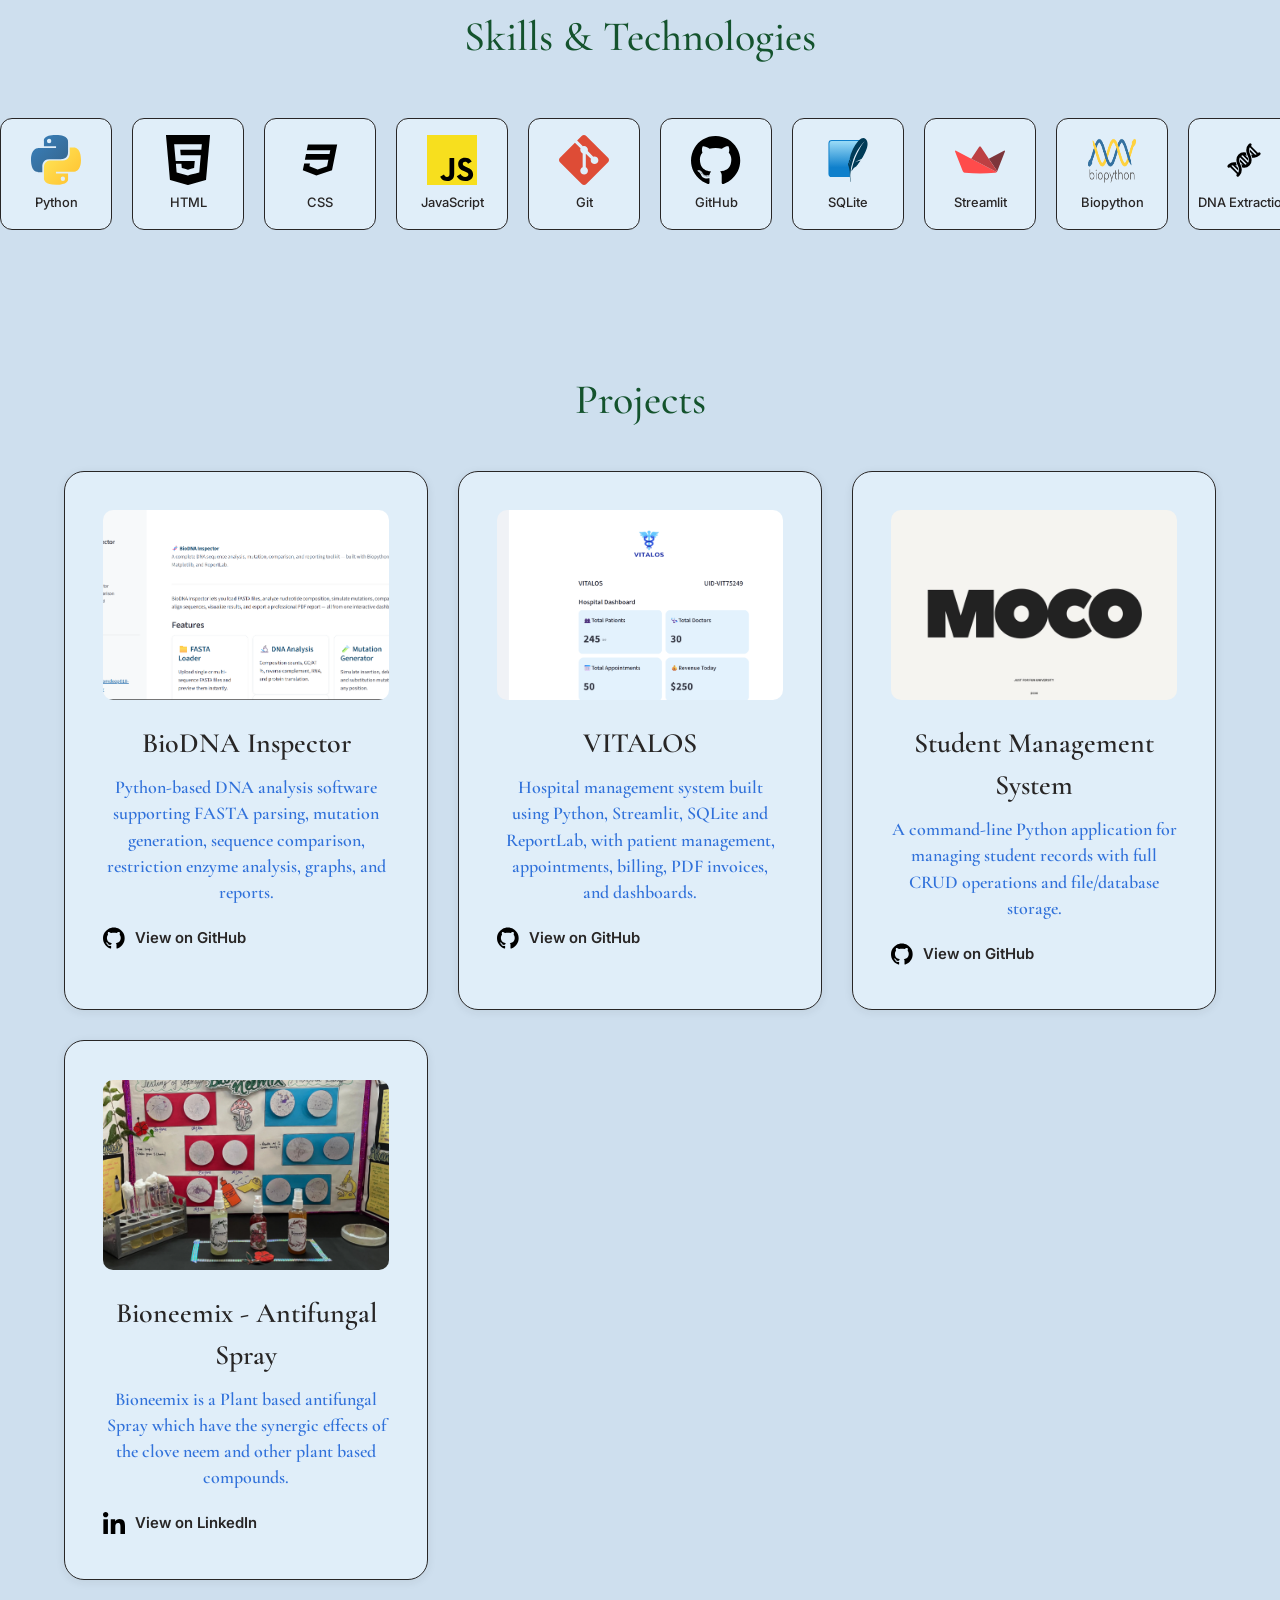
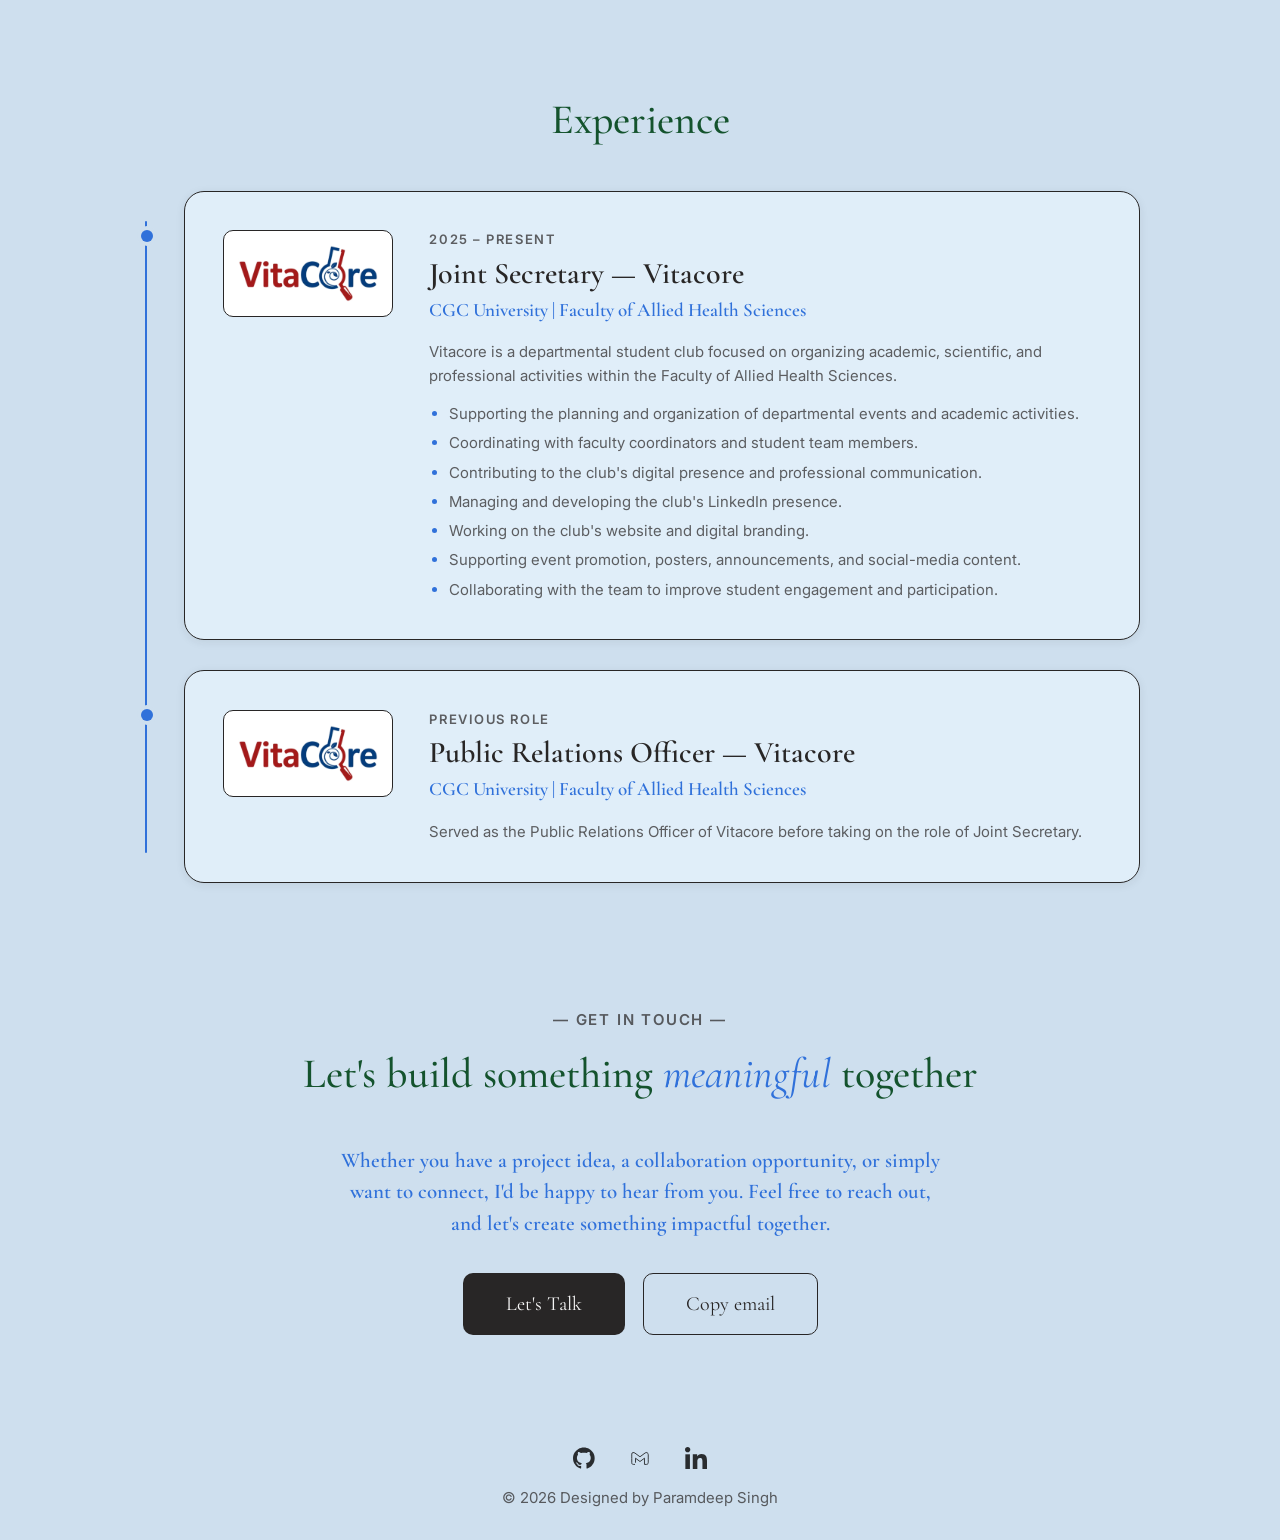
==== commit 0f7e5fdb: "Update index.html" ====
--- a/index.html
+++ b/index.html
@@ -46,7 +46,7 @@
         <h1 class="hero-title">I develop software that transforms ideas into <span class="highlight">impactful</span> solutions.</h1>
         <p class="hero-lede">I am a B.Sc Biotechnology student, aspiring software engineer, and Python developer with a passion for building innovative solutions at the intersection of biology and technology. I enjoy developing practical applications, exploring bioinformatics, and continuously expanding my knowledge in software engineering. Through every project, I strive to write clean, efficient, and scalable code that transforms ideas into meaningful real‑world solutions.</p>
         <div class="hero-actions">
-          <a href="https://1drv.ms/w/c/8b98ac6e70f2064e/IQDrbCVmwUvHQLzxdsxX9Hw7AepdINaAjYWklTDo9hiYl7o?e=2Yc19I" class="btn btn-solid" id="resumeBtn">Resume</a>
+          <a href="https://drive.google.com/file/d/1Mg76tEeHGWdF5-ob4iHuWPe2NL4Ydglb/view?usp=sharing" class="btn btn-solid" id="resumeBtn">Resume</a>
           <a href="#about" class="btn btn-outline">About Me</a>
         </div>
       </div>
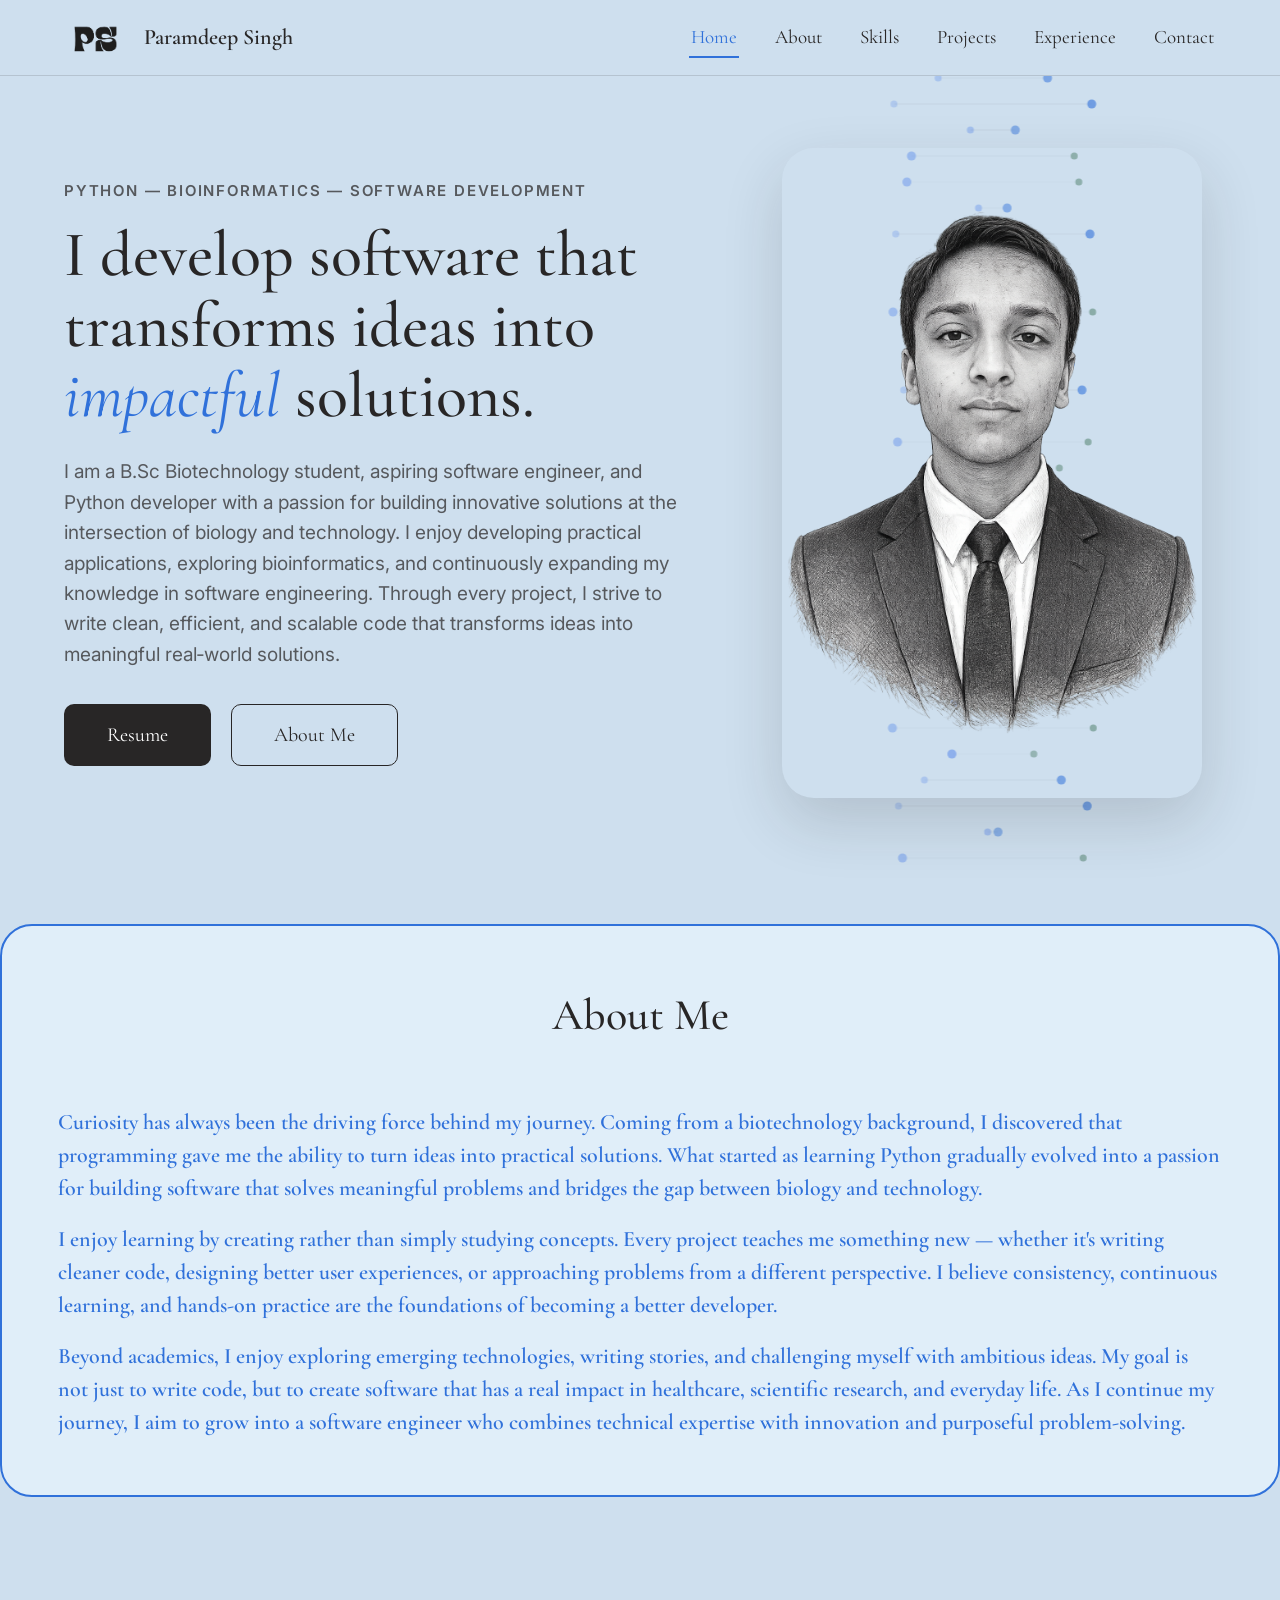
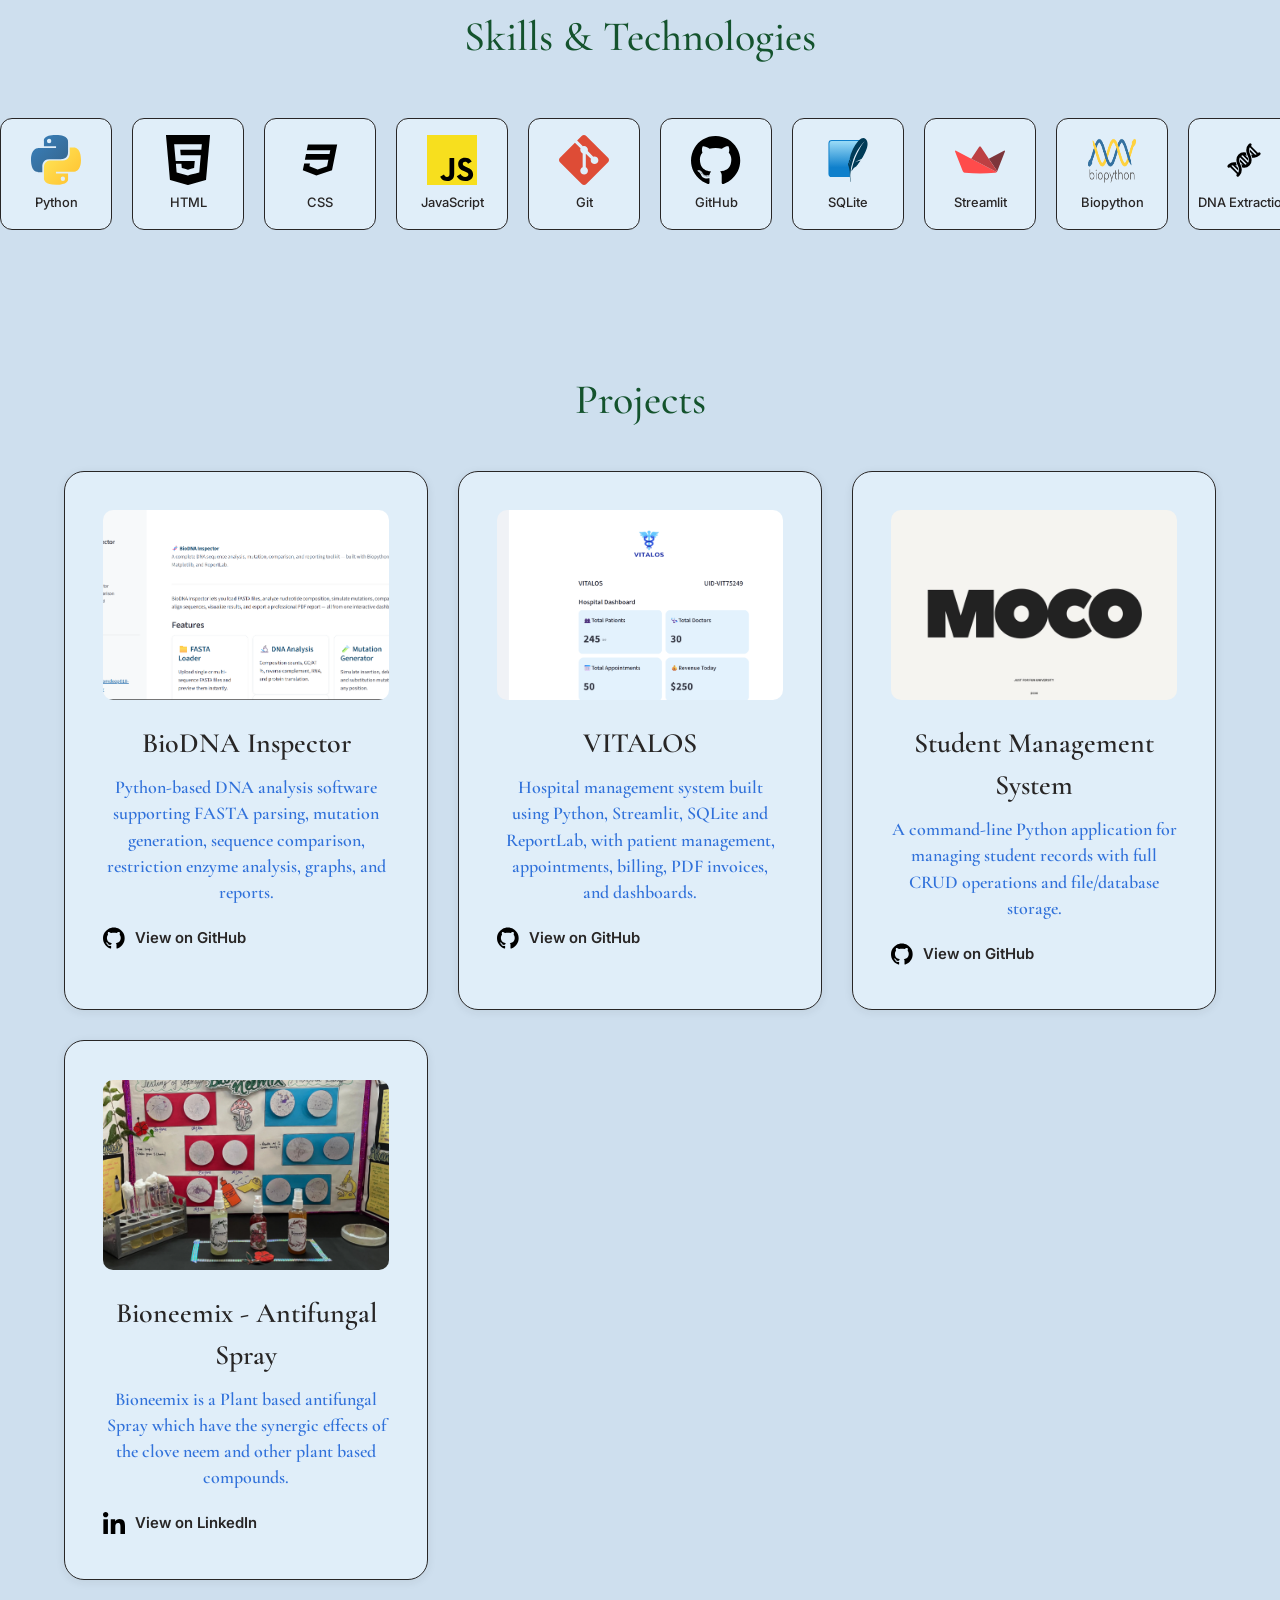
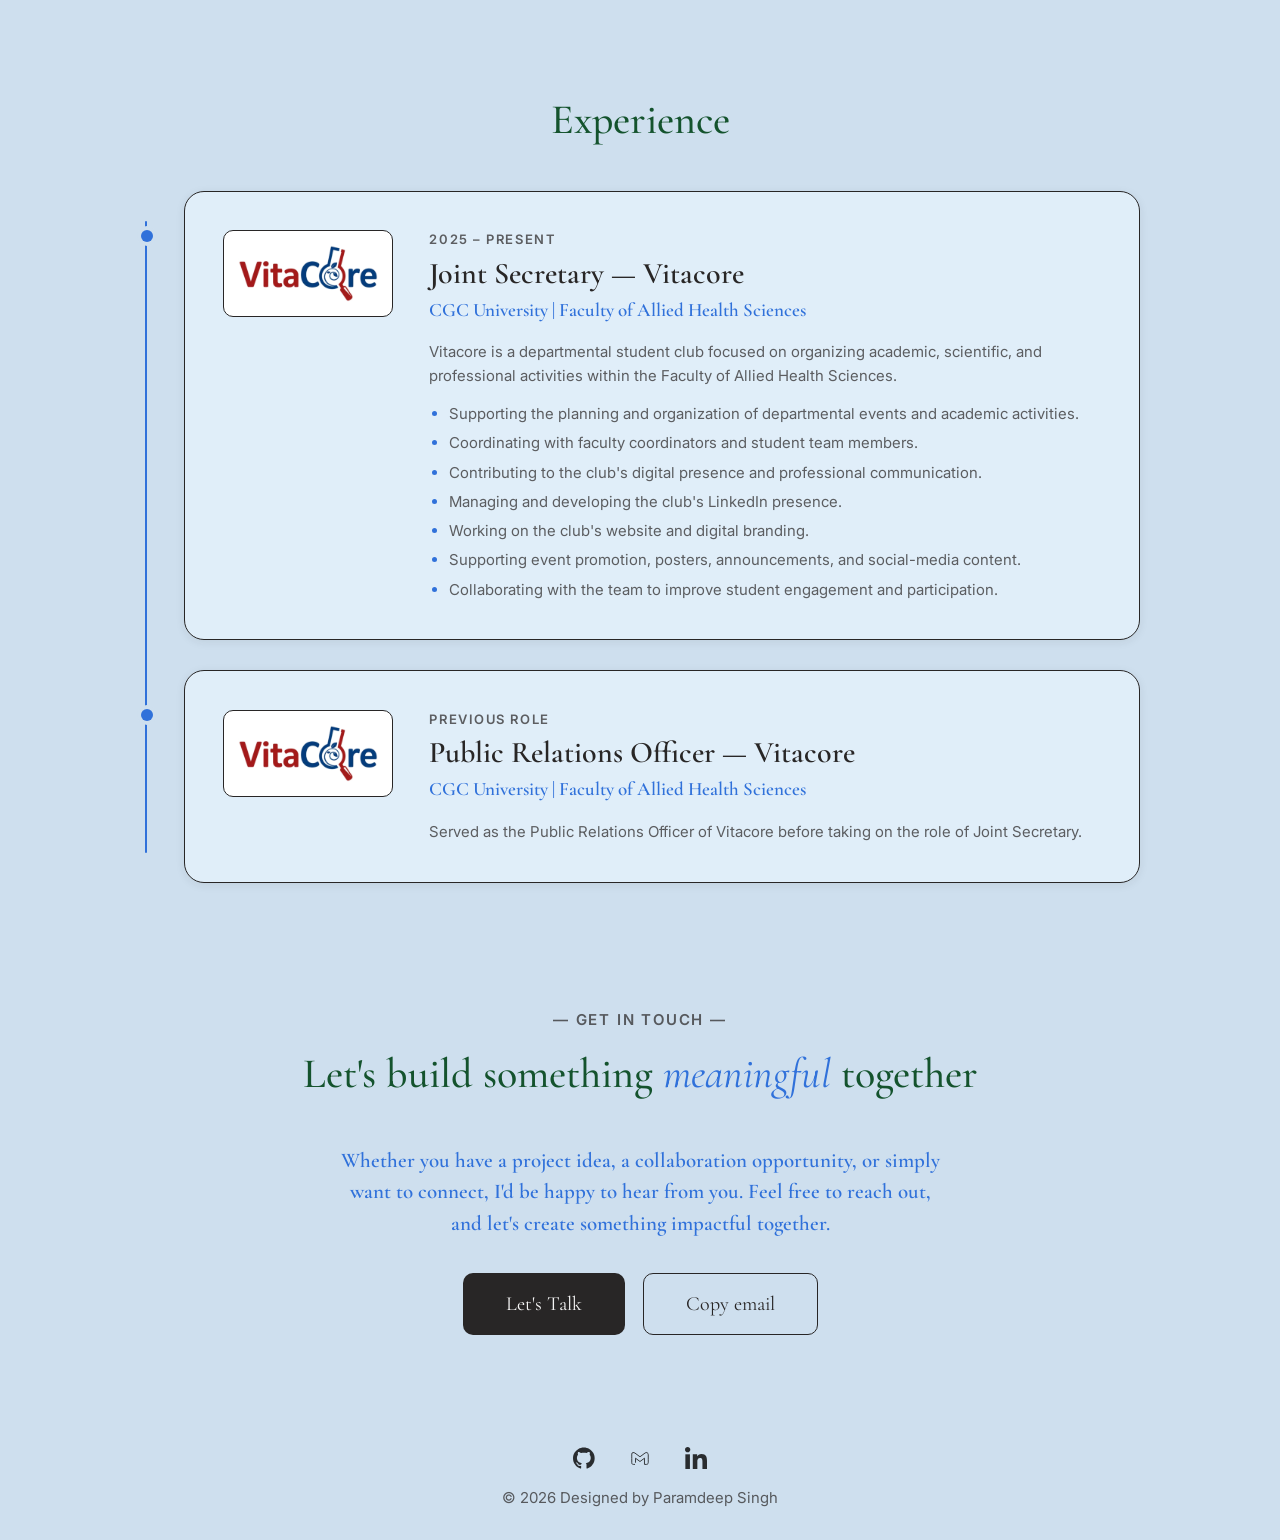
==== commit 0bb0c89c: "Update index.html" ====
--- a/index.html
+++ b/index.html
@@ -6,6 +6,7 @@
 <title>Paramdeep Singh — Python &amp; Bioinformatics Developer</title>
 <meta name="description" content="Paramdeep Singh is a B.Sc Biotechnology student and Python developer building software at the intersection of biology and technology.">
 <meta name="theme-color" content="#cedfee">
+<meta name="google-site-verification" content="6mnIHPQtDlCsGTzaPZssuR7xSOcWJmz4vS50N4Qh-58" />
 <link rel="icon" href="logo.png" type="image/png">
 <link rel="preload" as="font" href="fonts/CormorantGaramond-SemiBold.ttf" type="font/ttf" crossorigin>
 <link rel="preload" as="font" href="fonts/Inter_18pt-Regular.ttf" type="font/ttf" crossorigin>
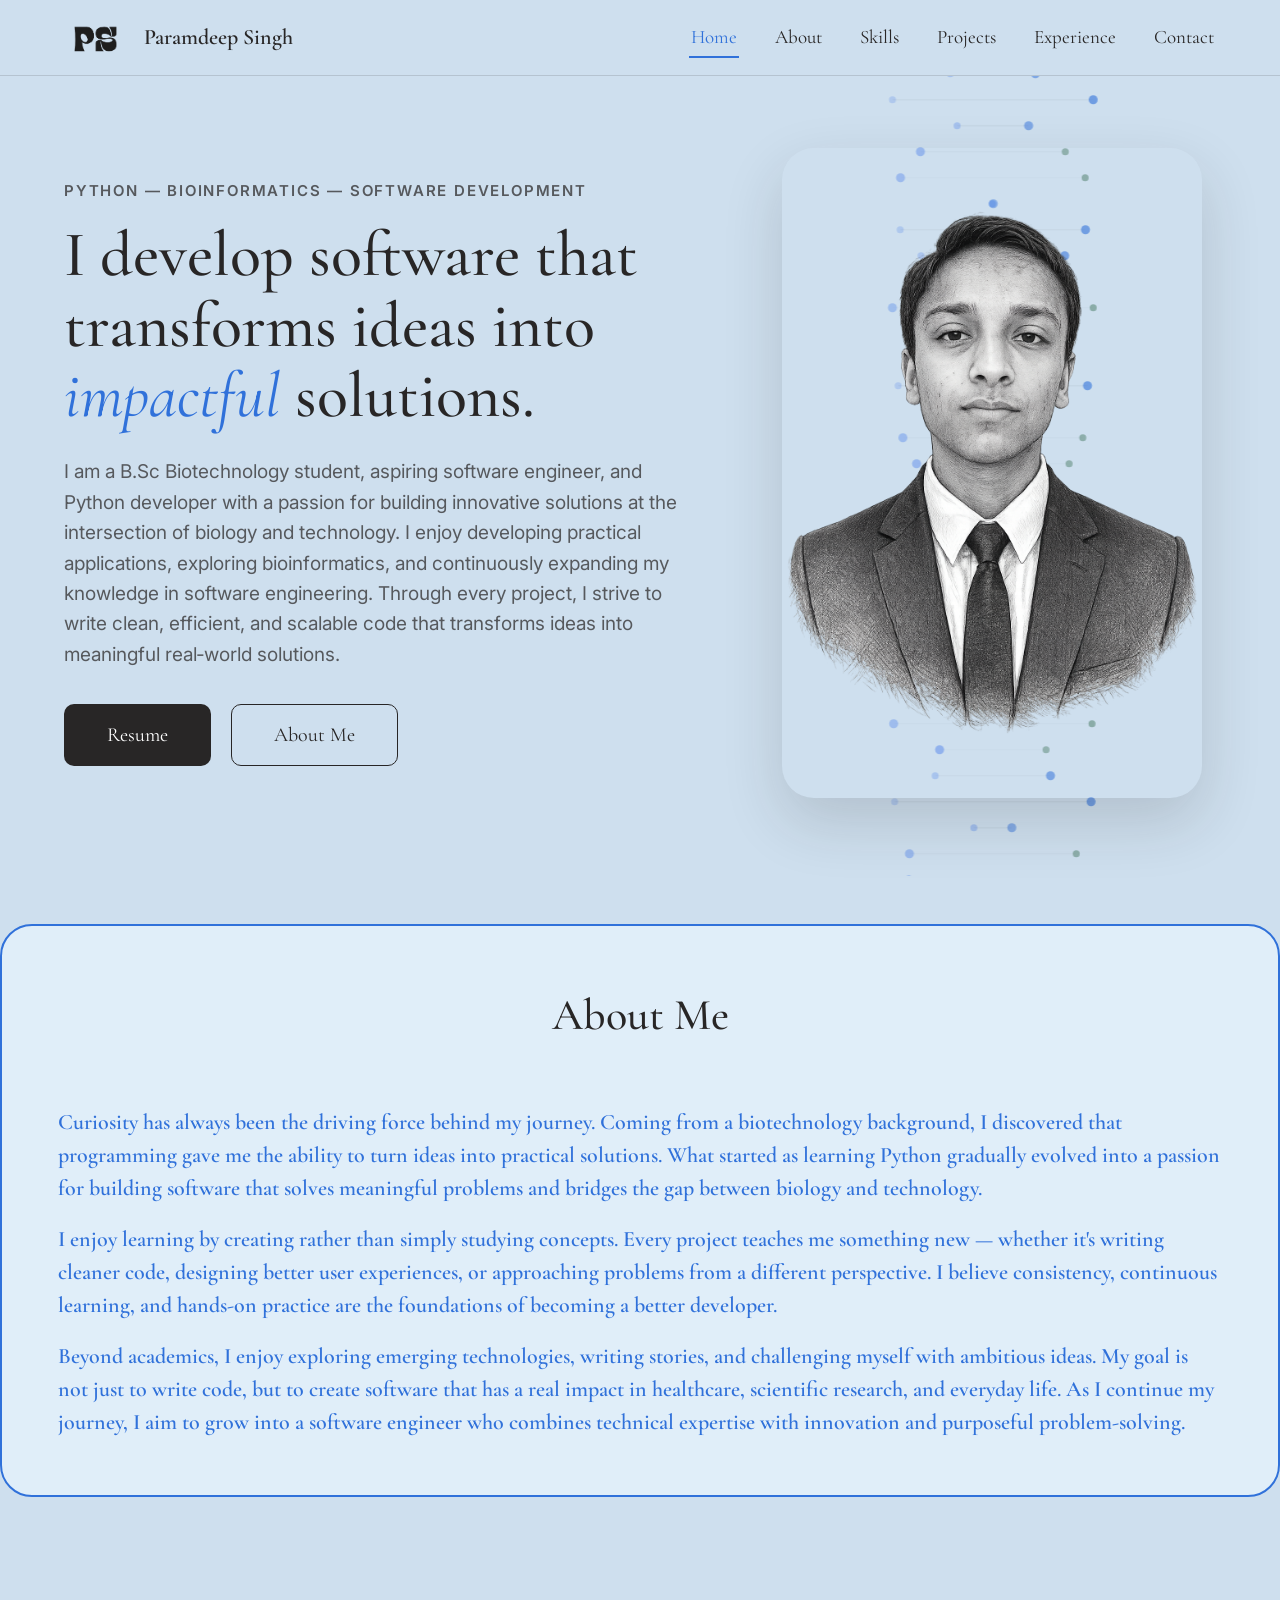
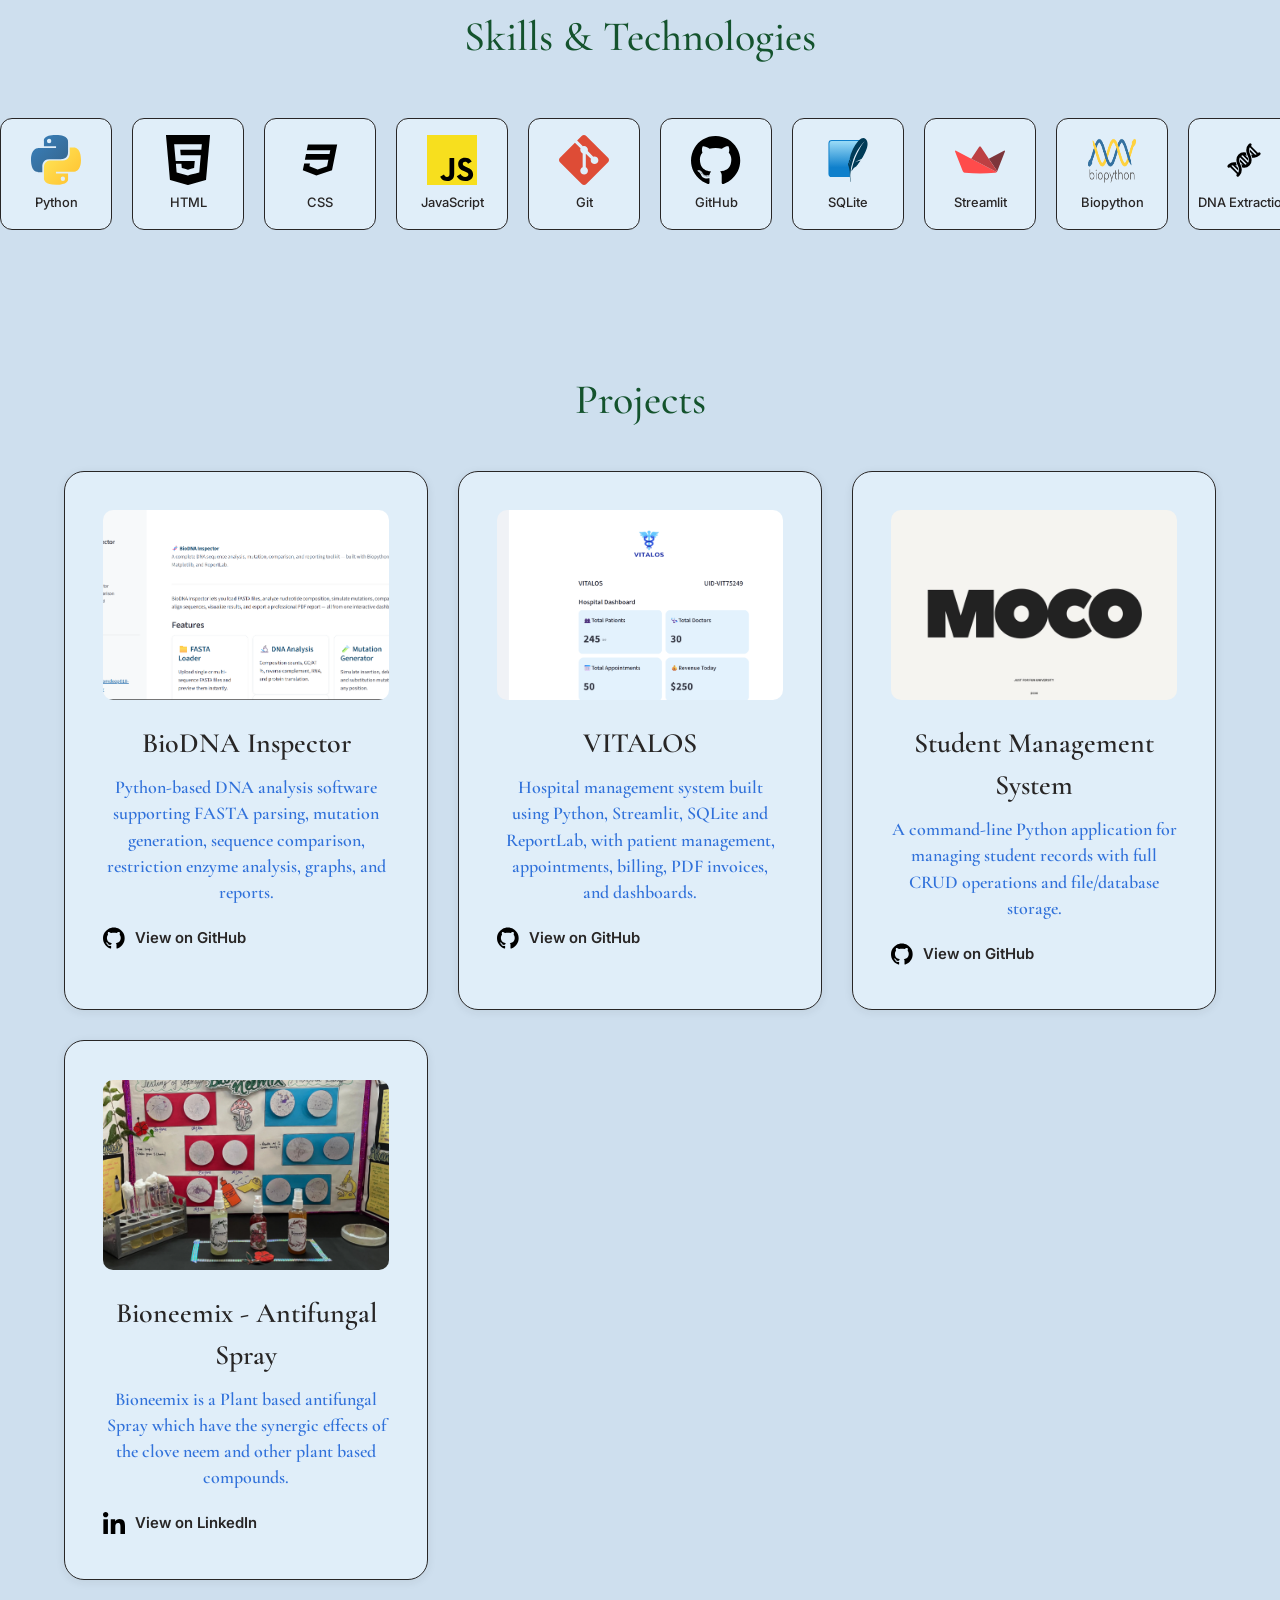
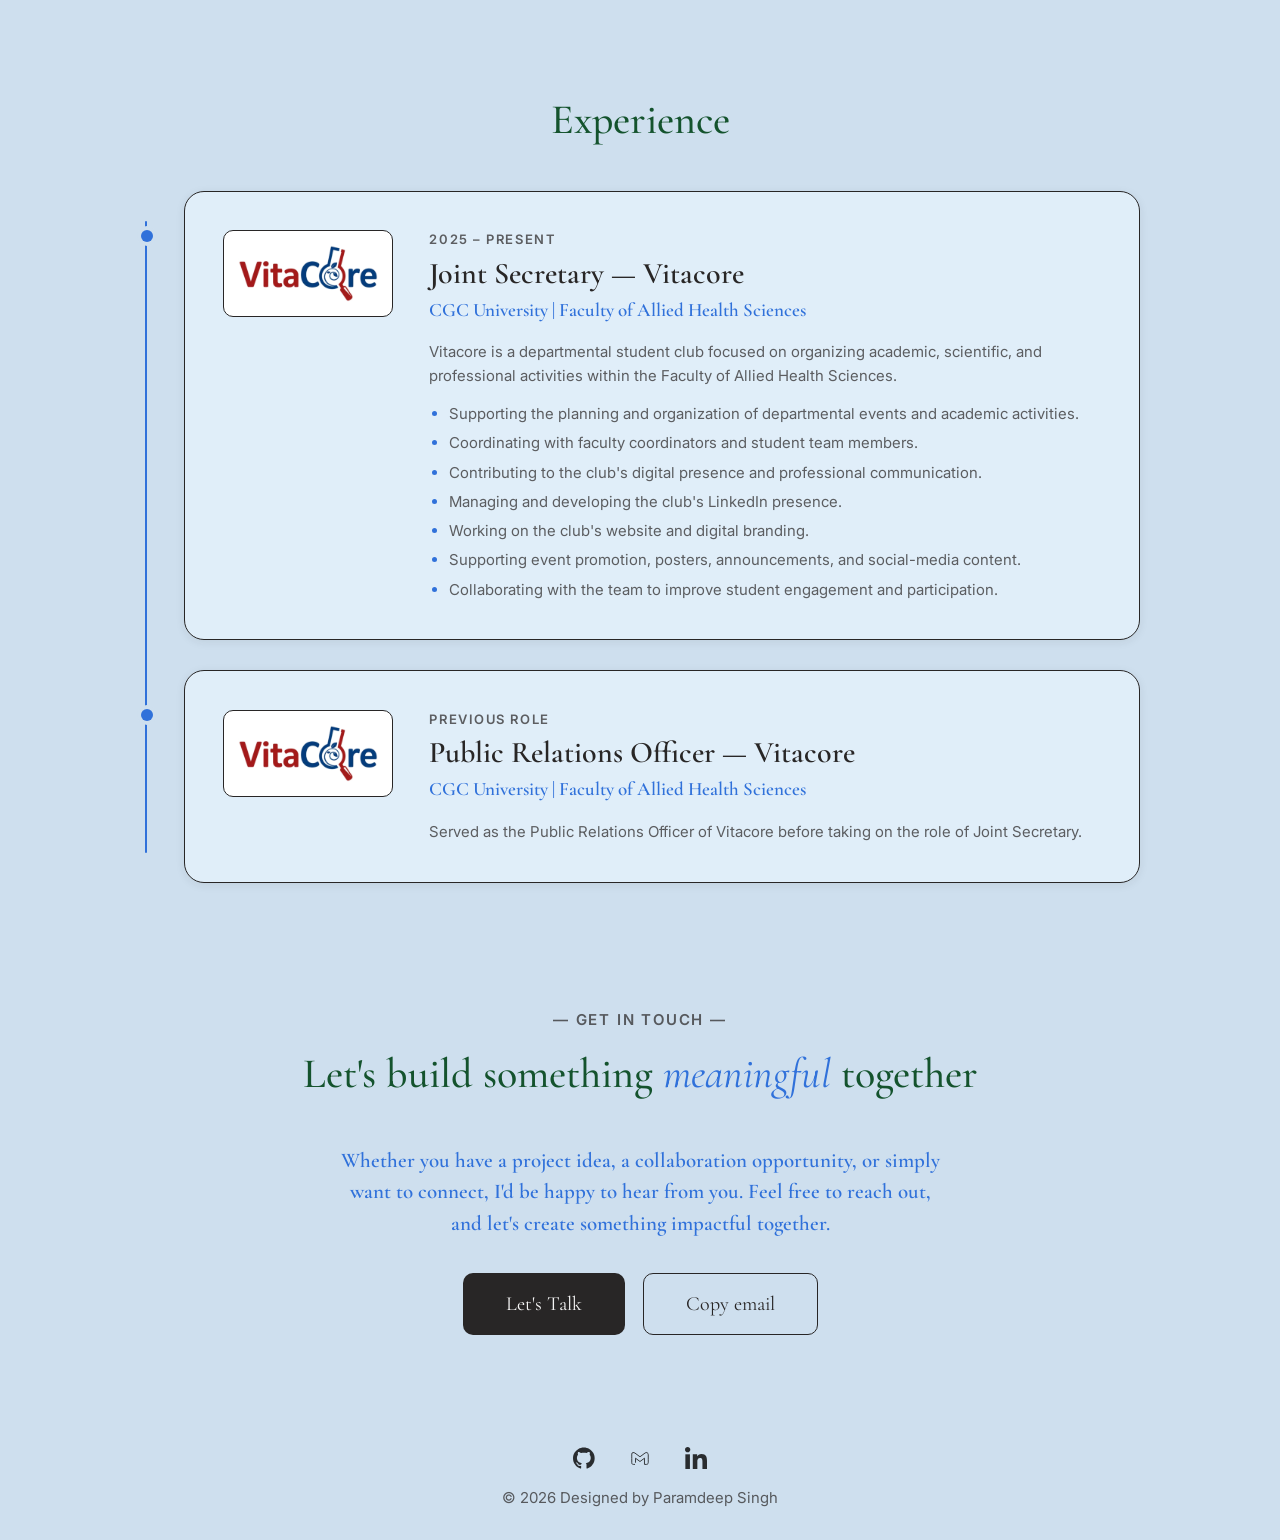
==== commit 6664c5d0: "Enhance index.html with SEO and Open Graph tags Added SEO and Open Graph meta tags for improved visi" ====
--- a/index.html
+++ b/index.html
@@ -6,6 +6,38 @@
 <title>Paramdeep Singh — Python &amp; Bioinformatics Developer</title>
 <meta name="description" content="Paramdeep Singh is a B.Sc Biotechnology student and Python developer building software at the intersection of biology and technology.">
 <meta name="theme-color" content="#cedfee">
+  <!-- Copy and paste this exact block into the <head> section of your website -->
+
+<!-- SEO Meta Tags -->
+<meta name="description" content="Official portfolio of Paramdeep Singh, a B.Sc Biotechnology student at CGC Mohali and Python developer specializing in Bioinformatics software development.">
+<meta name="keywords" content="Paramdeep Singh, Paramdeep Singh Biotech, Paramdeep Singh Python, Paramdeep Singh CGC Mohali, BioDNA Inspector, Vitacore">
+<meta name="author" content="Paramdeep Singh">
+
+<!-- Open Graph Tags for Social Media Sharing -->
+<meta property="og:title" content="Paramdeep Singh | Python & Bioinformatics Developer">
+<meta property="og:description" content="B.Sc Biotechnology student and software engineer bridging the gap between biology and technology.">
+<meta property="og:url" content="https://vercel.app">
+<meta property="og:type" content="profile">
+
+<!-- Google Structured Data Schema (Connects your profiles for Google's Bots) -->
+<script type="application/ld+json">
+{
+  "@context": "https://schema.org",
+  "@type": "Person",
+  "name": "Paramdeep Singh",
+  "url": "https://vercel.app",
+  "jobTitle": "Biotechnology Student & Python Developer",
+  "affiliation": {
+    "@type": "EducationalOrganization",
+    "name": "Chandigarh Group of Colleges"
+  },
+  "sameAs": [
+    "https://linkedin.com",
+    "https://www.instagram.com/i.x.param_/"
+  ]
+}
+</script>
+
 <meta name="google-site-verification" content="6mnIHPQtDlCsGTzaPZssuR7xSOcWJmz4vS50N4Qh-58" />
 <link rel="icon" href="logo.png" type="image/png">
 <link rel="preload" as="font" href="fonts/CormorantGaramond-SemiBold.ttf" type="font/ttf" crossorigin>
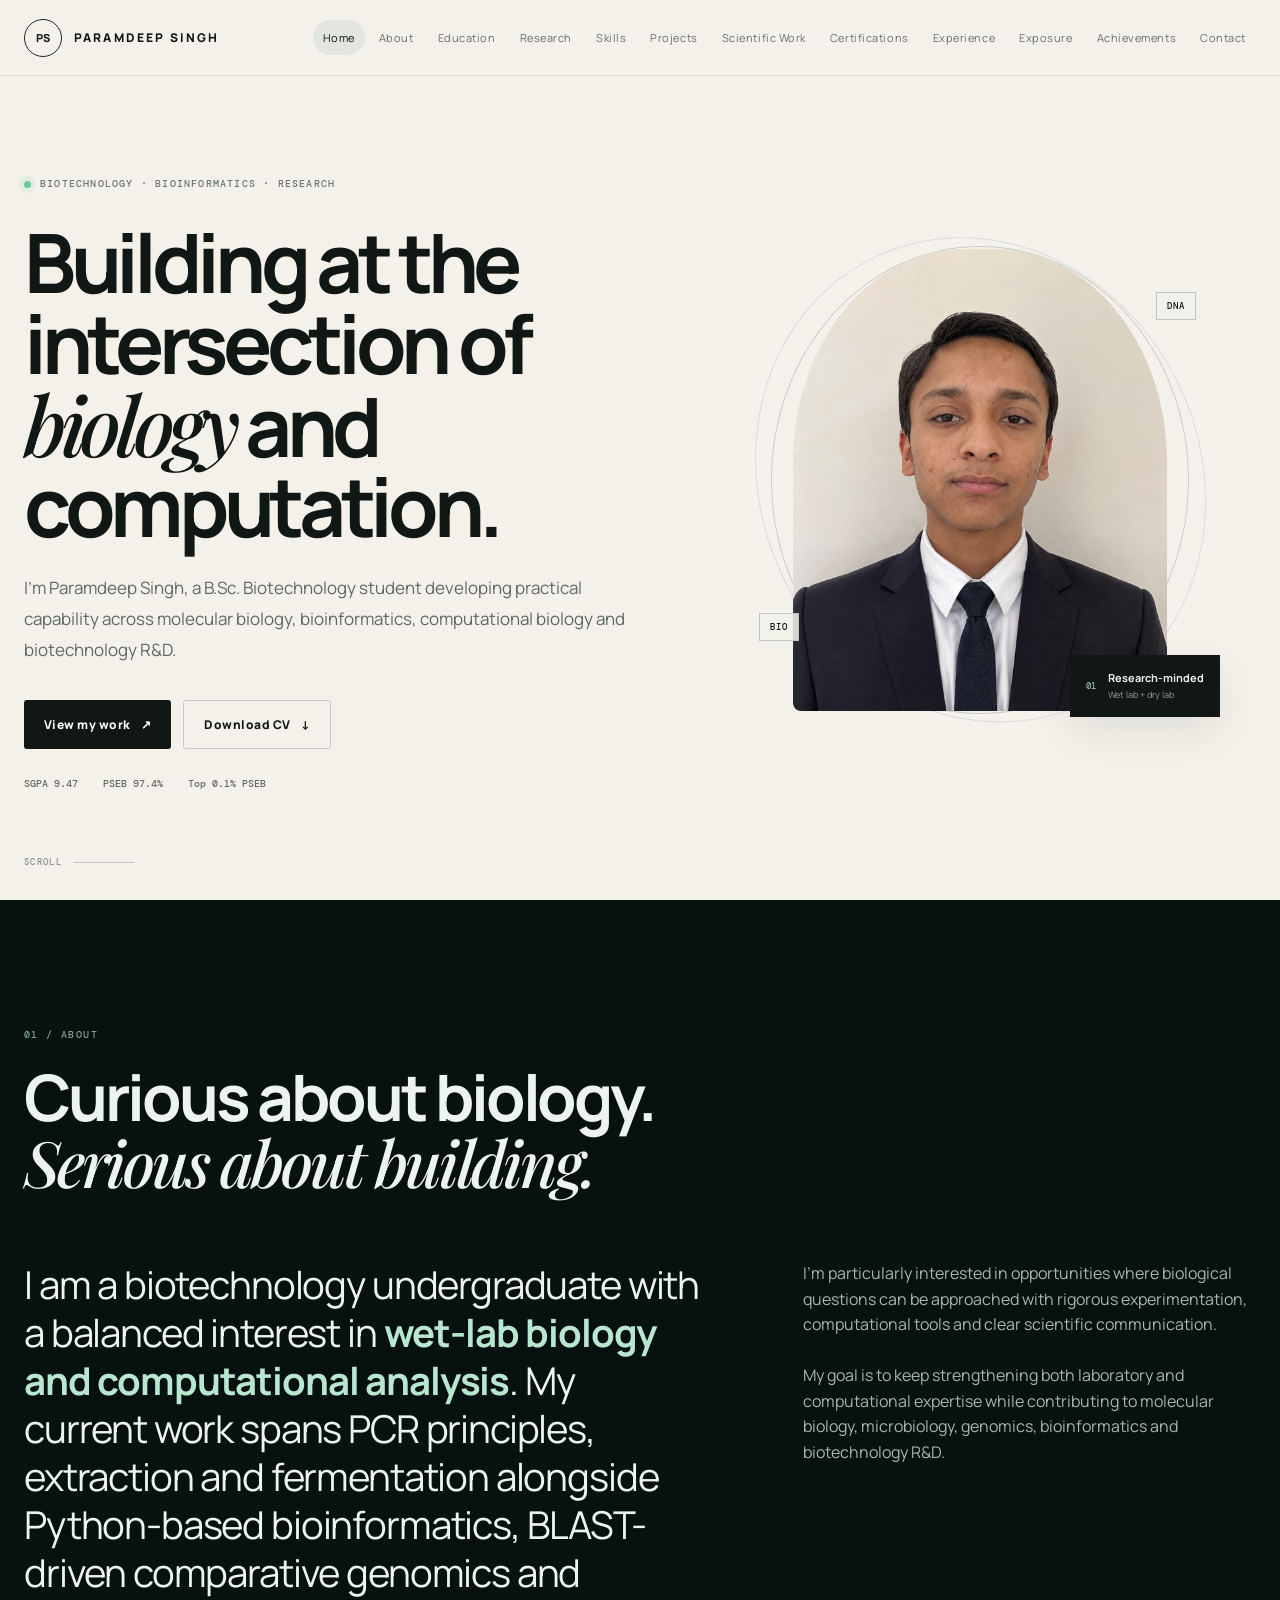
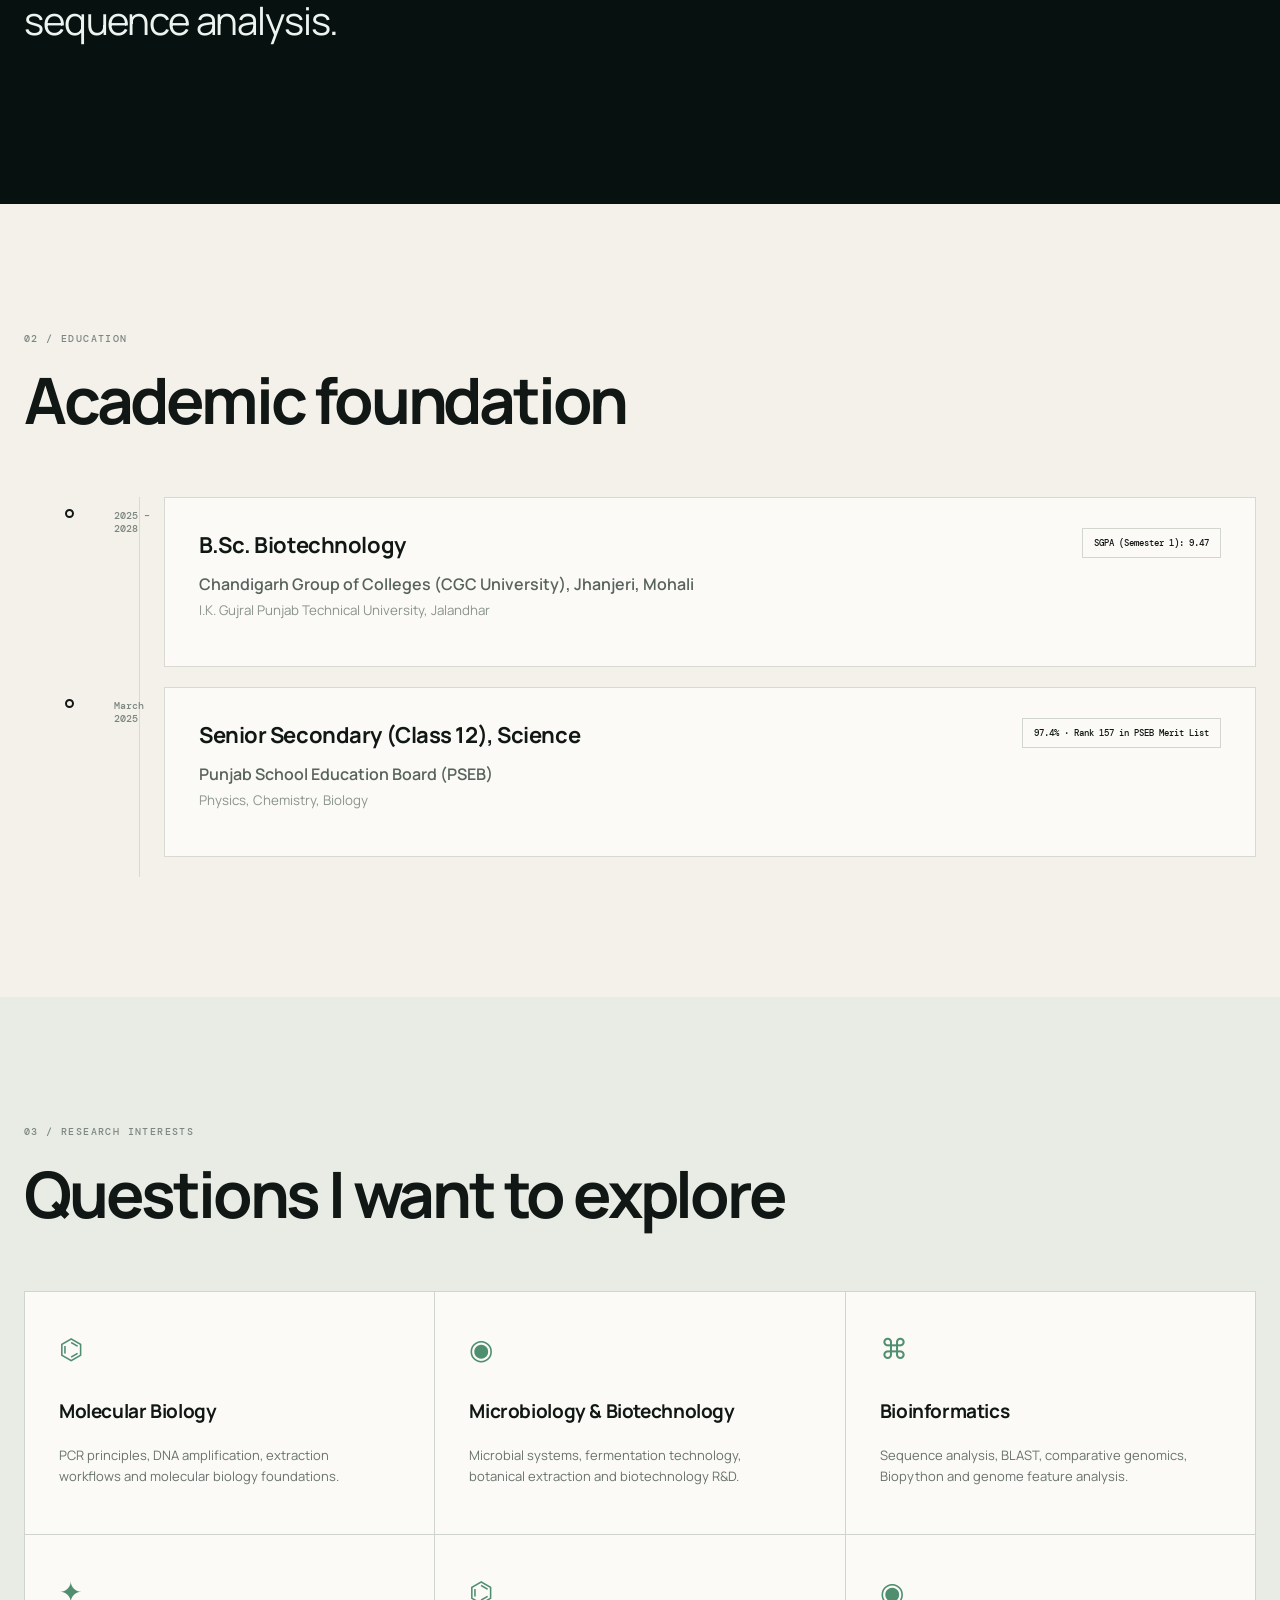
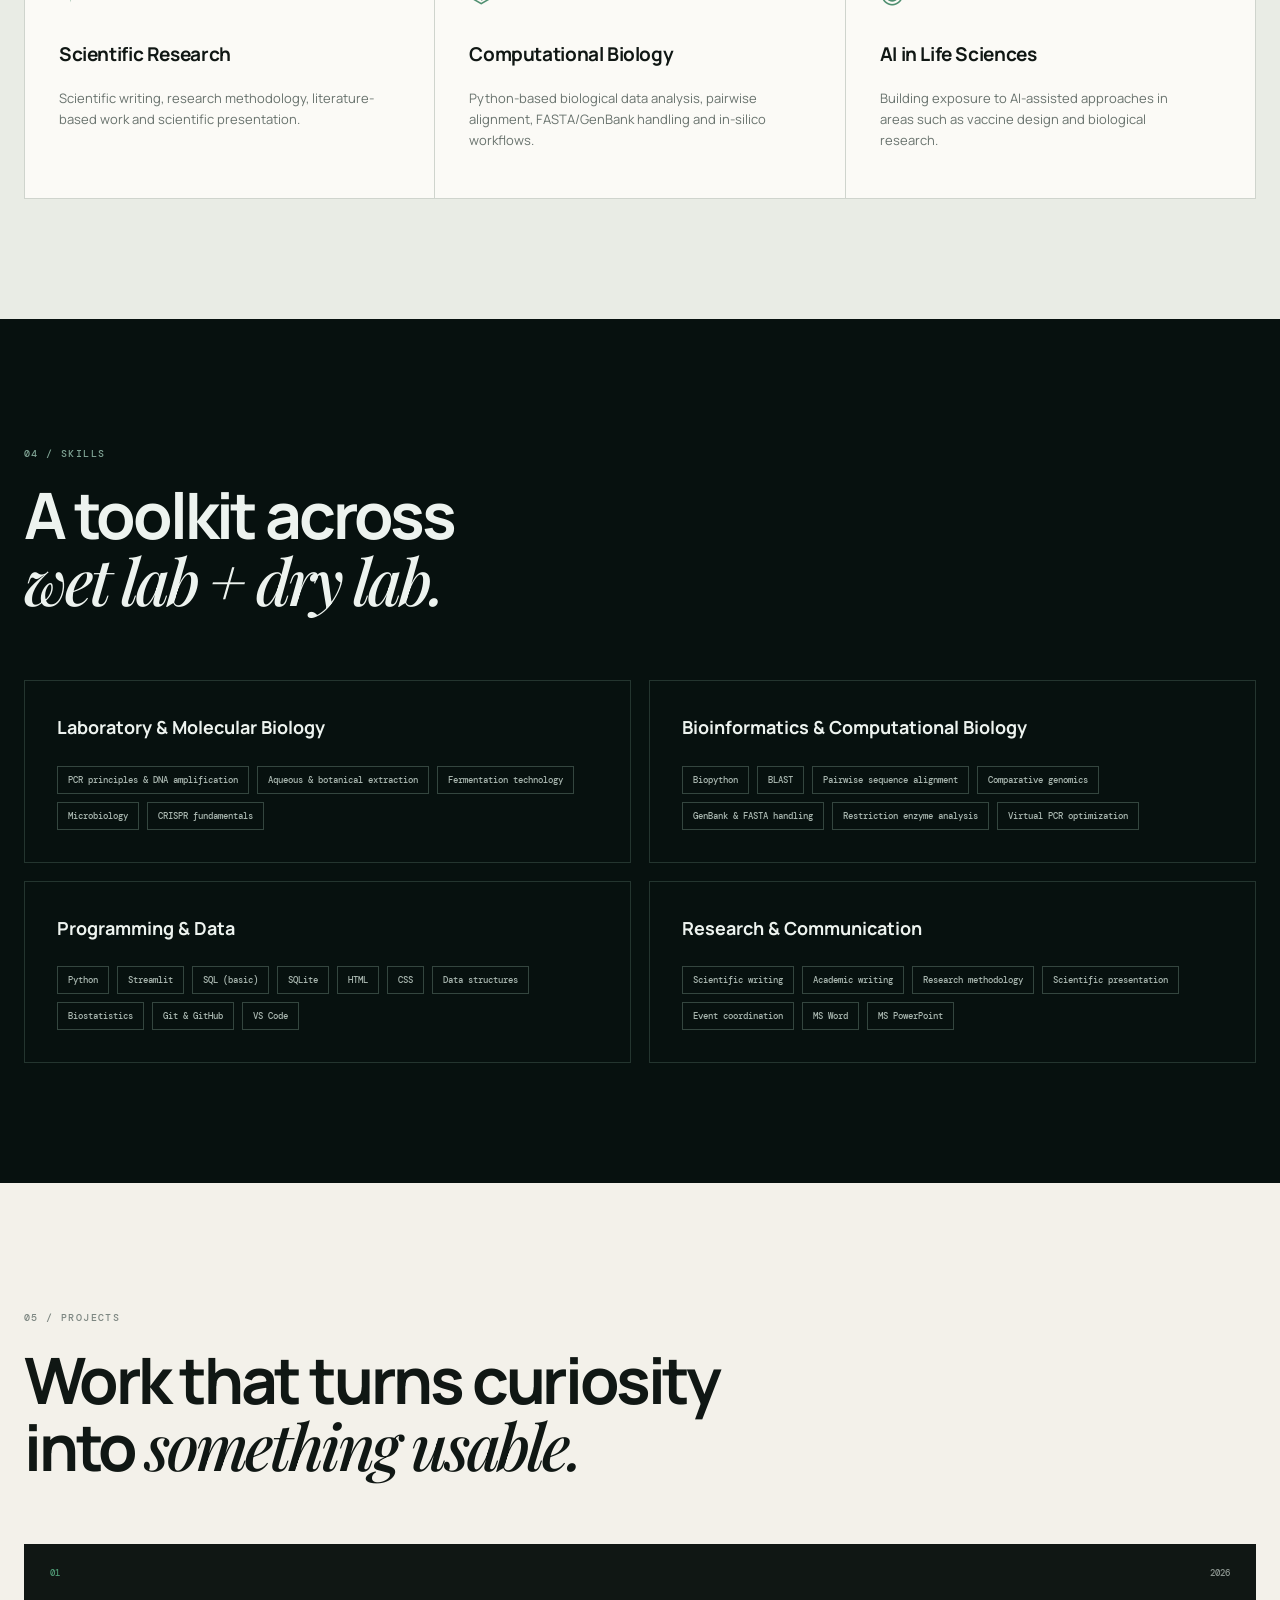
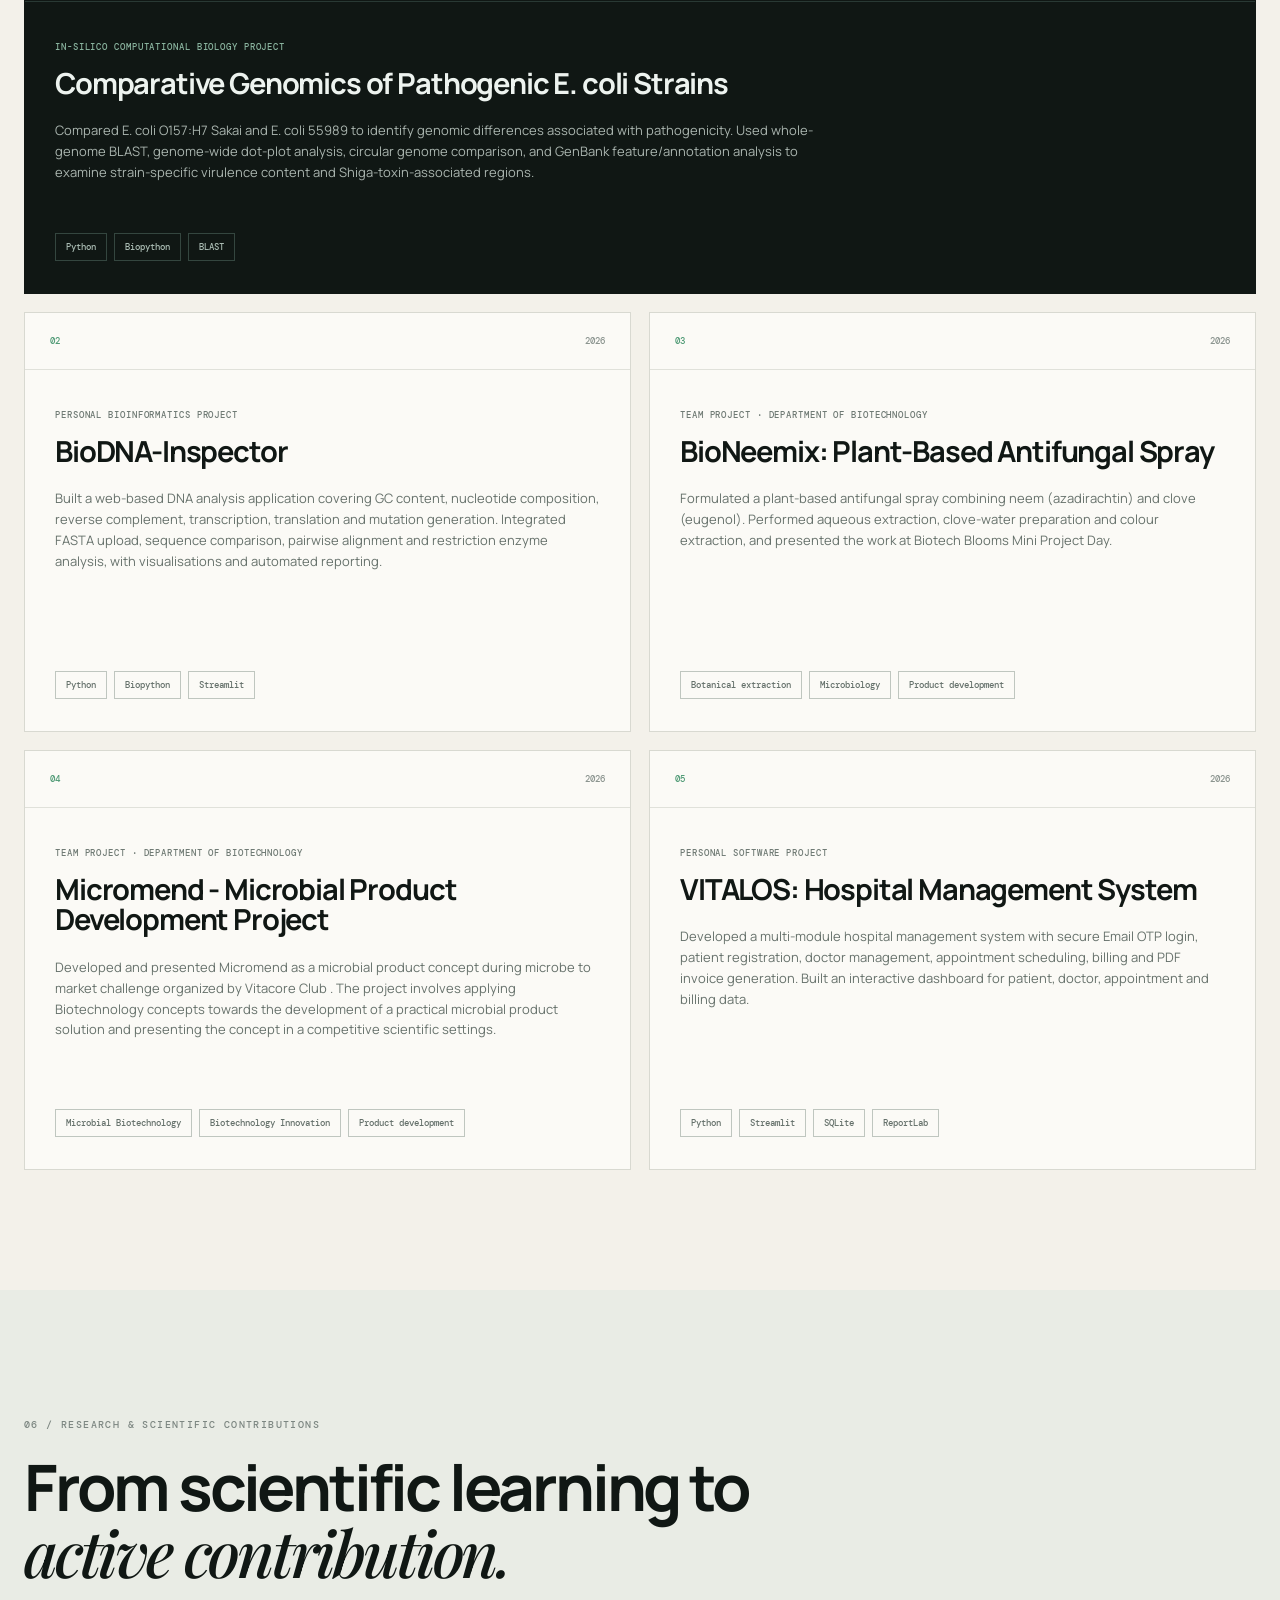
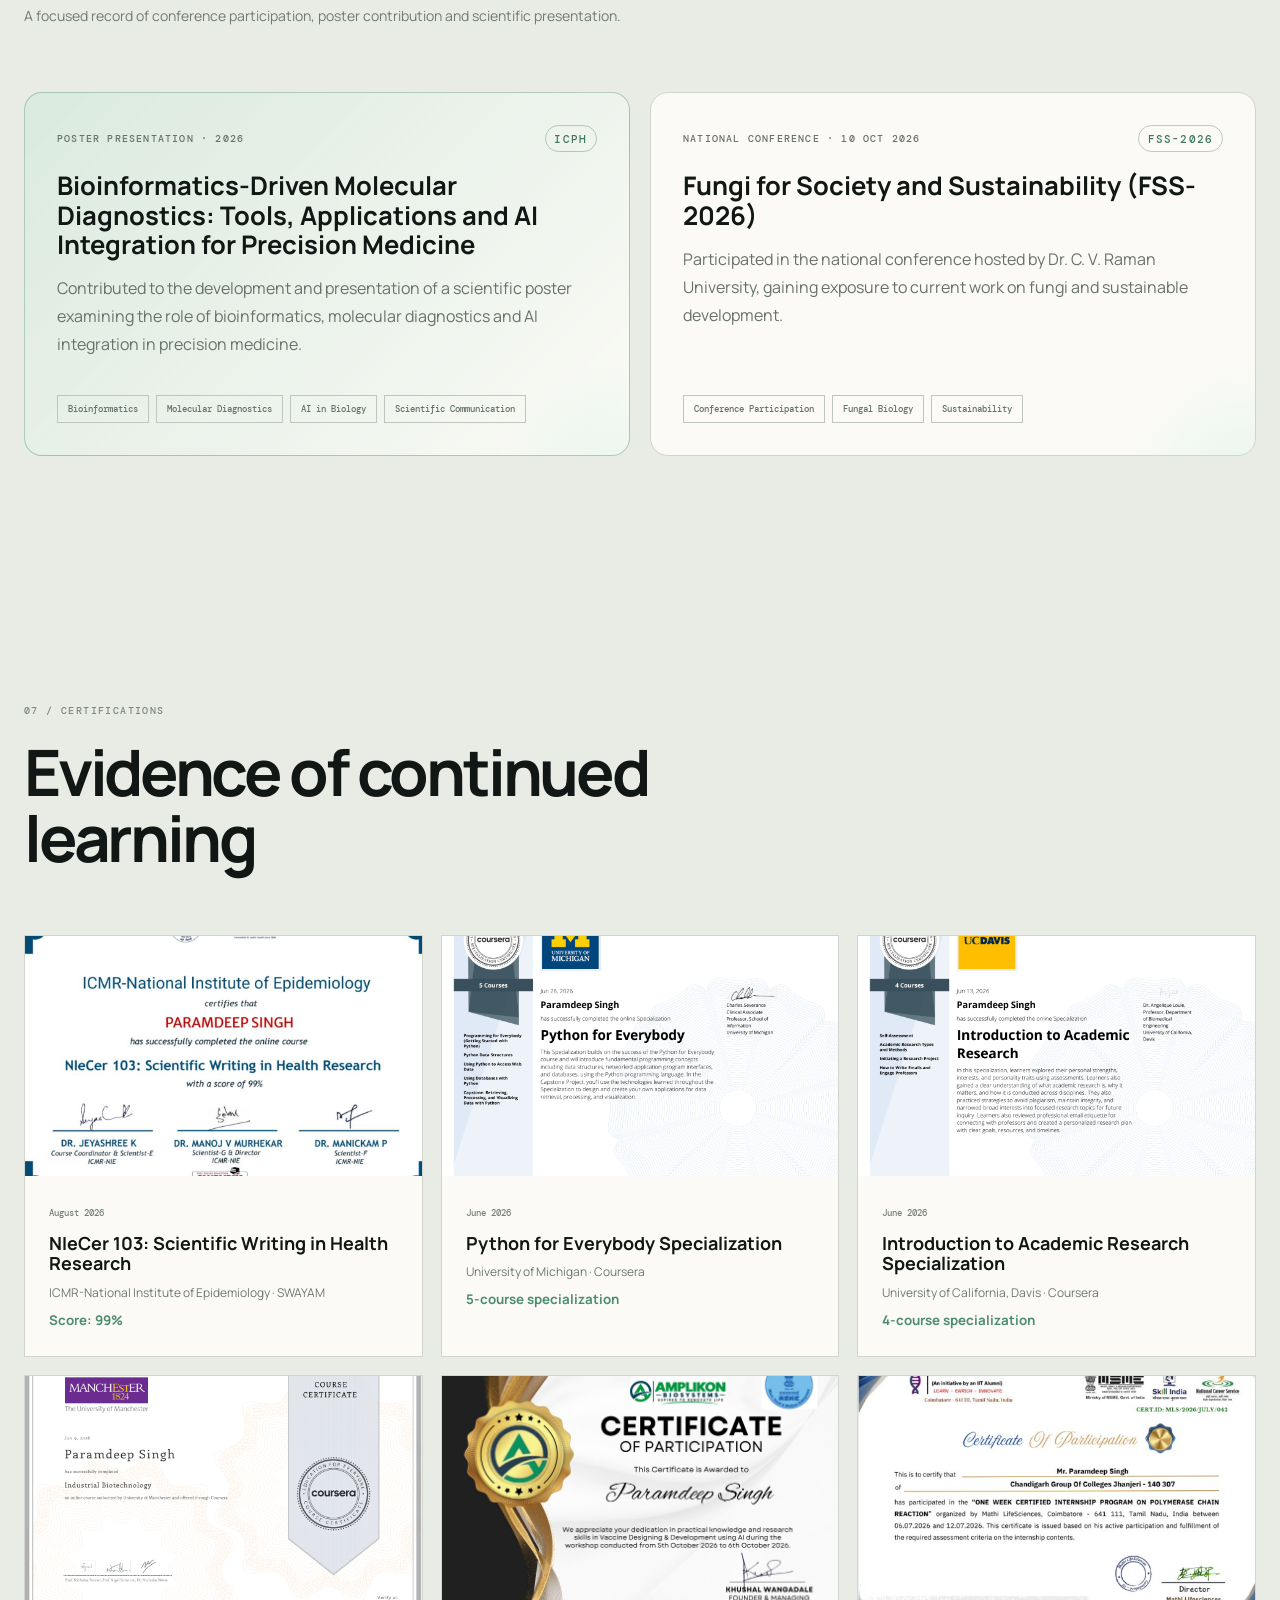
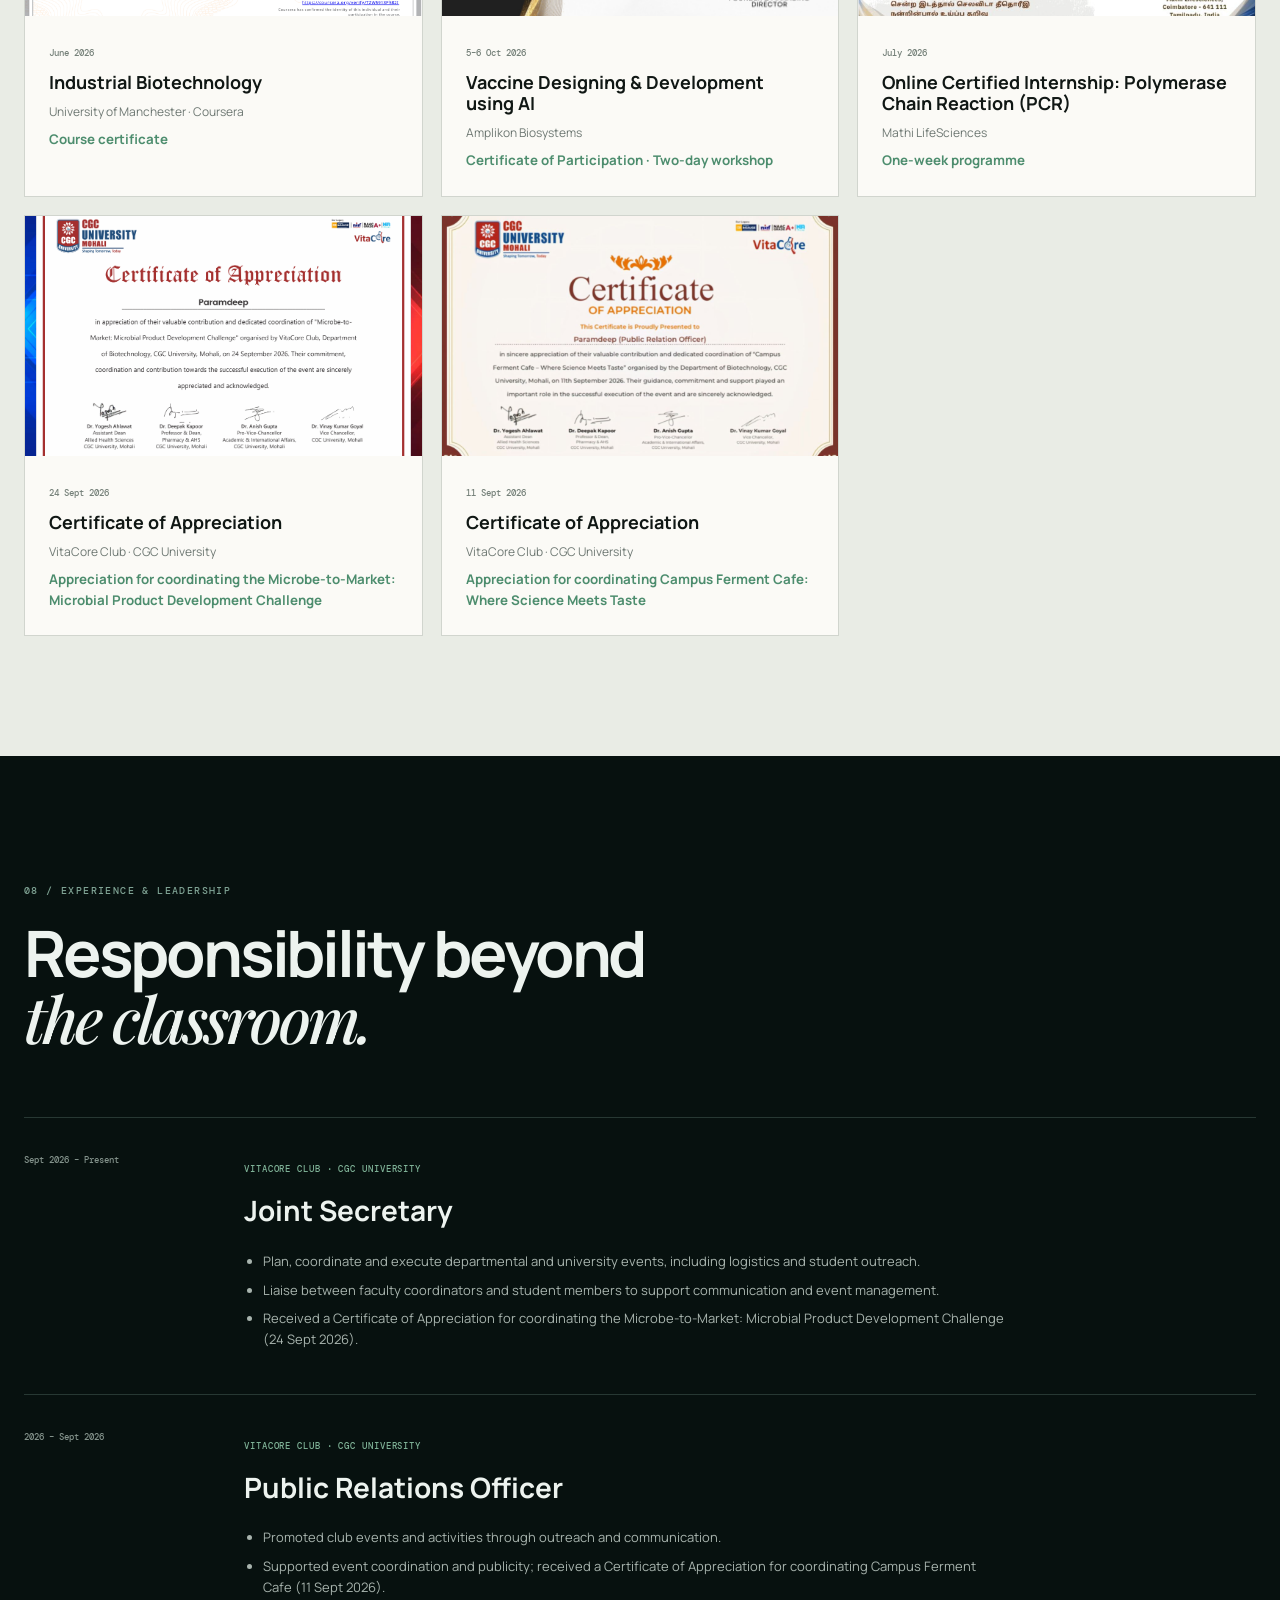
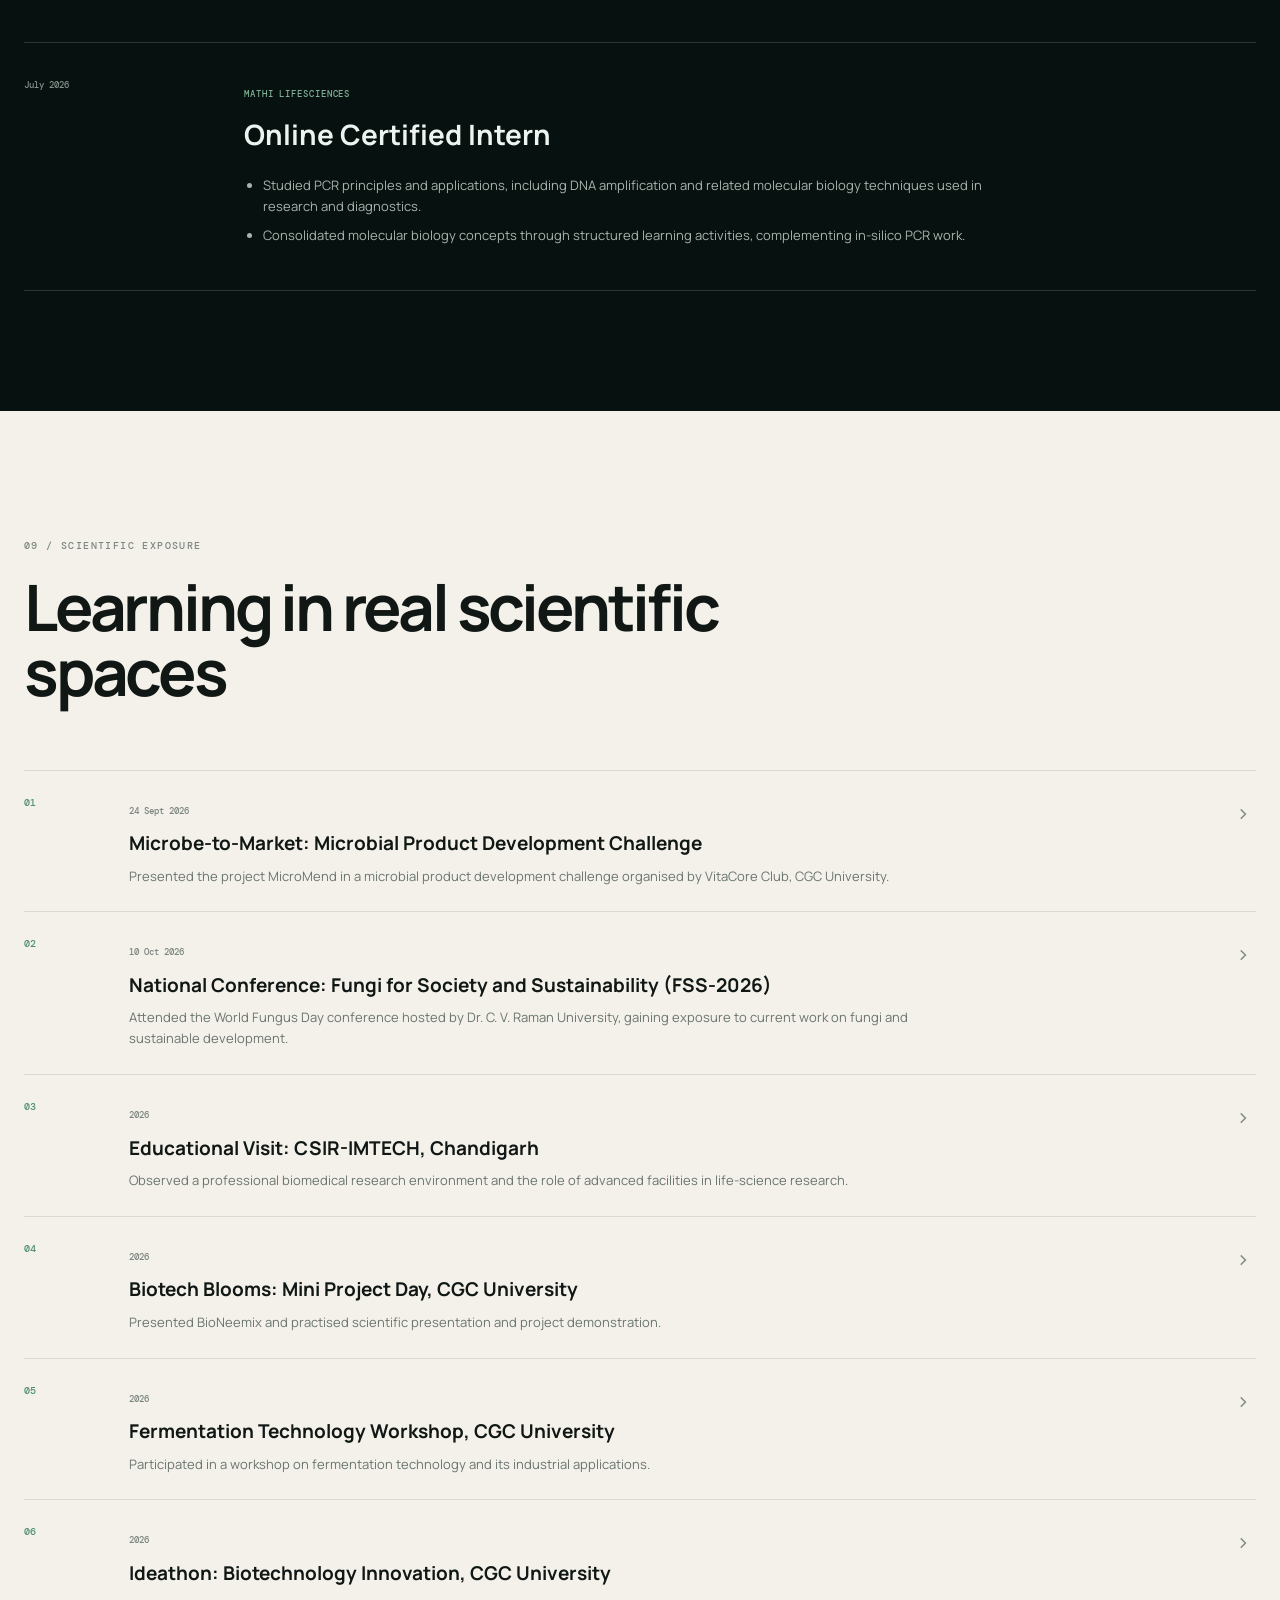
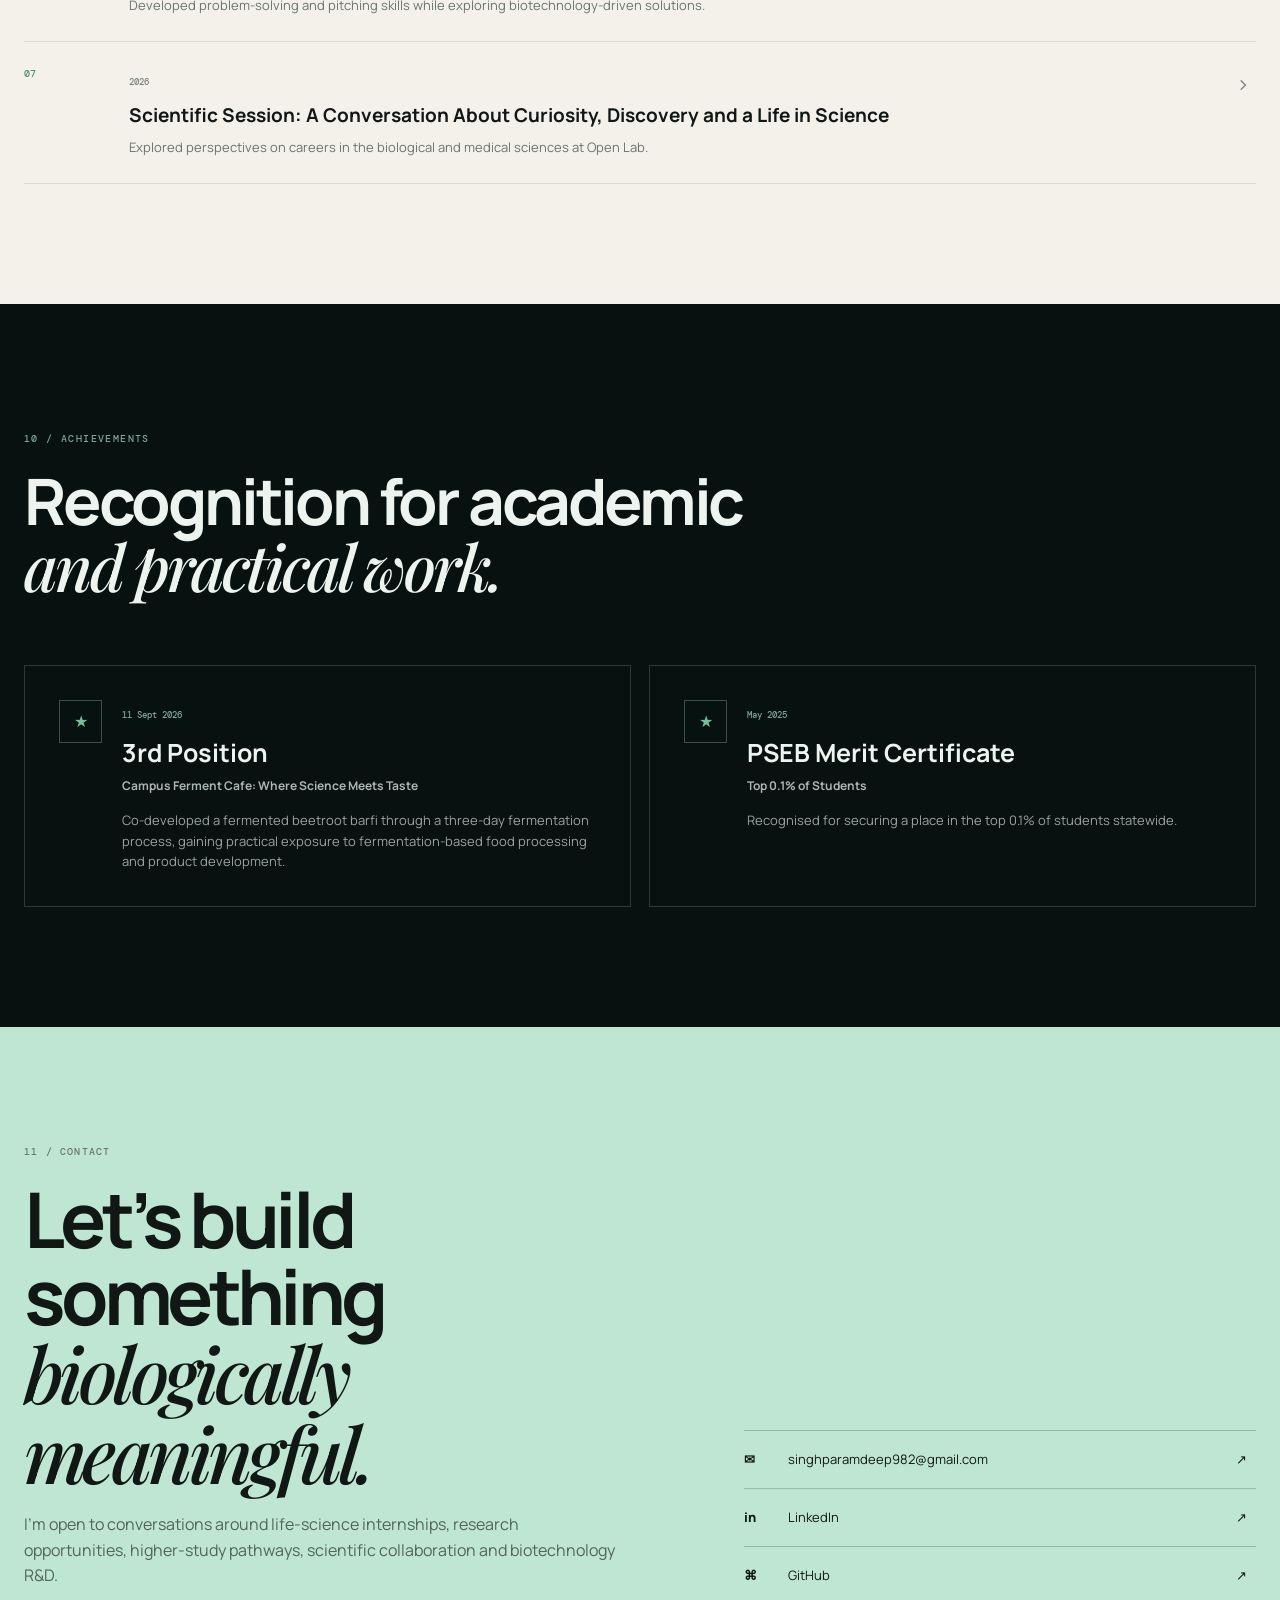
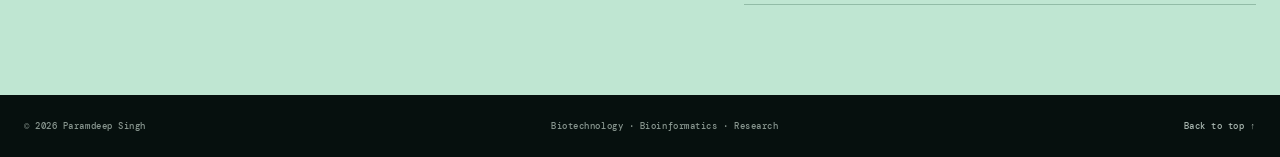
==== commit 51b8d5d5: "Add files via upload" ====
--- a/index.html
+++ b/index.html
@@ -1,243 +1,109 @@
-<!DOCTYPE html>
+<!doctype html>
 <html lang="en">
 <head>
-<meta charset="UTF-8">
-<meta name="viewport" content="width=device-width, initial-scale=1.0">
-<title>Paramdeep Singh — Python &amp; Bioinformatics Developer</title>
-<meta name="description" content="Paramdeep Singh is a B.Sc Biotechnology student and Python developer building software at the intersection of biology and technology.">
-<meta name="theme-color" content="#cedfee">
-  <!-- Copy and paste this exact block into the <head> section of your website -->
-
-<!-- SEO Meta Tags -->
-<meta name="description" content="Official portfolio of Paramdeep Singh, a B.Sc Biotechnology student at CGC Mohali and Python developer specializing in Bioinformatics software development.">
-<meta name="keywords" content="Paramdeep Singh, Paramdeep Singh Biotech, Paramdeep Singh Python, Paramdeep Singh CGC Mohali, BioDNA Inspector, Vitacore">
-<meta name="author" content="Paramdeep Singh">
-
-<!-- Open Graph Tags for Social Media Sharing -->
-<meta property="og:title" content="Paramdeep Singh | Python & Bioinformatics Developer">
-<meta property="og:description" content="B.Sc Biotechnology student and software engineer bridging the gap between biology and technology.">
-<meta property="og:url" content="https://vercel.app">
-<meta property="og:type" content="profile">
-
-<!-- Google Structured Data Schema (Connects your profiles for Google's Bots) -->
-<script type="application/ld+json">
-{
-  "@context": "https://schema.org",
-  "@type": "Person",
-  "name": "Paramdeep Singh",
-  "url": "https://vercel.app",
-  "jobTitle": "Biotechnology Student & Python Developer",
-  "affiliation": {
-    "@type": "EducationalOrganization",
-    "name": "Chandigarh Group of Colleges"
-  },
-  "sameAs": [
-    "https://linkedin.com",
-    "https://www.instagram.com/i.x.param_/"
-  ]
-}
-</script>
-
-<meta name="google-site-verification" content="6mnIHPQtDlCsGTzaPZssuR7xSOcWJmz4vS50N4Qh-58" />
-<link rel="icon" href="logo.png" type="image/png">
-<link rel="preload" as="font" href="fonts/CormorantGaramond-SemiBold.ttf" type="font/ttf" crossorigin>
-<link rel="preload" as="font" href="fonts/Inter_18pt-Regular.ttf" type="font/ttf" crossorigin>
-<link rel="stylesheet" href="style.css">
+  <meta charset="UTF-8">
+  <meta name="viewport" content="width=device-width, initial-scale=1.0">
+  <meta name="description" content="Paramdeep Singh — B.Sc. Biotechnology student focused on biotechnology, bioinformatics, computational biology and scientific research.">
+  <meta name="theme-color" content="#07110f">
+  <meta property="og:title" content="Paramdeep Singh | Biotechnology · Bioinformatics · Research">
+  <meta property="og:description" content="Personal research portfolio of Paramdeep Singh.">
+  <meta property="og:type" content="website">
+  <title>Paramdeep Singh | Biotechnology · Bioinformatics · Research</title>
+  <link rel="icon" href="public/image.png">
+  <link rel="stylesheet" href="styles.css">
 </head>
 <body>
-
-<a class="skip-link" href="#main">Skip to content</a>
-
-<header class="site-header" id="siteHeader">
-  <div class="container header-row">
-    <a href="#home" class="logo" aria-label="Paramdeep Singh, back to top">
-      <img src="logo.png" alt="" width="70" height="40">
-      <span class="logo-name">Paramdeep Singh</span>
-    </a>
-
-    <button class="nav-toggle" id="navToggle" aria-label="Open menu" aria-expanded="false" aria-controls="primaryNav">
-      <span></span><span></span><span></span>
-    </button>
-
-    <nav class="nav" id="primaryNav" aria-label="Primary">
-      <a href="#home" class="nav-link">Home</a>
-      <a href="#about" class="nav-link">About</a>
-      <a href="#skills" class="nav-link">Skills</a>
-      <a href="#projects" class="nav-link">Projects</a>
-      <a href="#experience" class="nav-link">Experience</a>
-      <a href="#contact" class="nav-link">Contact</a>
-    </nav>
+<header class="nav" id="top">
+  <a class="brand" href="#home" aria-label="Paramdeep Singh home"><span>PS</span><div>PARAMDEEP <b>SINGH</b></div></a>
+  <button class="menu" id="menuBtn" aria-label="Toggle navigation" aria-expanded="false"><span></span><span></span><span></span></button>
+  <nav id="navLinks" aria-label="Primary navigation">
+    <a href="#home">Home</a><a href="#about">About</a><a href="#education">Education</a><a href="#research">Research</a><a href="#skills">Skills</a><a href="#projects">Projects</a><a href="#scientific-contributions">Scientific Work</a><a href="#certifications">Certifications</a><a href="#experience">Experience</a><a href="#research-work">Exposure</a><a href="#achievements">Achievements</a><a href="#contact">Contact</a>
+  </nav>
+</header>
+<main>
+<section id="home" class="hero section">
+  <div class="hero-grid">
+    <div class="hero-copy reveal"><div class="eyebrow"><span class="pulse"></span> Biotechnology · Bioinformatics · Research</div>
+      <h1>Building at the intersection of <em>biology</em> and computation.</h1>
+      <p class="lead">I’m Paramdeep Singh, a B.Sc. Biotechnology student developing practical capability across molecular biology, bioinformatics, computational biology and biotechnology R&amp;D.</p>
+      <div class="actions"><a class="btn primary" href="#projects">View my work <span>↗</span></a><a class="btn secondary" href="public/Paramdeep-Singh-CV.pdf" download>Download CV <span>↓</span></a></div>
+      <div class="quick"><span>SGPA 9.47</span><span>PSEB 97.4%</span><span>Top 0.1% PSEB</span></div>
+    </div>
+    <div class="portrait-wrap reveal"><div class="portrait-ring"></div><img src="public/profile.png" alt="Paramdeep Singh in formal attire" class="portrait"><div class="orbit o1">DNA</div><div class="orbit o2">BIO</div><div class="portrait-note"><span>01</span><div><b>Research-minded</b><small>Wet lab + dry lab</small></div></div></div>
+  </div><div class="scroll-cue">SCROLL <span></span></div>
+</section>
+<section id="about" class="section dark"><div class="section-head"><span>01 / ABOUT</span><h2>Curious about biology.<br><i>Serious about building.</i></h2></div><div class="about-grid"><p class="big-copy">I am a biotechnology undergraduate with a balanced interest in <strong>wet-lab biology and computational analysis</strong>. My current work spans PCR principles, extraction and fermentation alongside Python-based bioinformatics, BLAST-driven comparative genomics and sequence analysis.</p><div class="about-side"><p>I’m particularly interested in opportunities where biological questions can be approached with rigorous experimentation, computational tools and clear scientific communication.</p><p>My goal is to keep strengthening both laboratory and computational expertise while contributing to molecular biology, microbiology, genomics, bioinformatics and biotechnology R&amp;D.</p></div></div></section>
+<section id="education" class="section"><div class="section-head"><span>02 / EDUCATION</span><h2>Academic foundation</h2></div><div class="timeline"><article class="timeline-item"><div class="timeline-dot"></div><div class="timeline-year">2025 – 2028</div><div class="timeline-card"><div><h3>B.Sc. Biotechnology</h3><p>Chandigarh Group of Colleges (CGC University), Jhanjeri, Mohali</p><small>I.K. Gujral Punjab Technical University, Jalandhar</small></div><div class="score">SGPA (Semester 1): 9.47</div></div></article><article class="timeline-item"><div class="timeline-dot"></div><div class="timeline-year">March 2025</div><div class="timeline-card"><div><h3>Senior Secondary (Class 12), Science</h3><p>Punjab School Education Board (PSEB)</p><small>Physics, Chemistry, Biology</small></div><div class="score">97.4% · Rank 157 in PSEB Merit List</div></div></article></div></section>
+<section id="research" class="section tinted"><div class="section-head"><span>03 / RESEARCH INTERESTS</span><h2>Questions I want to explore</h2></div><div class="interest-grid">
+<article class="interest-card"><div class="icon">⌬</div><h3>Molecular Biology</h3><p>PCR principles, DNA amplification, extraction workflows and molecular biology foundations.</p></article>
+<article class="interest-card"><div class="icon">◉</div><h3>Microbiology &amp; Biotechnology</h3><p>Microbial systems, fermentation technology, botanical extraction and biotechnology R&amp;D.</p></article>
+<article class="interest-card"><div class="icon">⌘</div><h3>Bioinformatics</h3><p>Sequence analysis, BLAST, comparative genomics, Biopython and genome feature analysis.</p></article>
+<article class="interest-card"><div class="icon">✦</div><h3>Scientific Research</h3><p>Scientific writing, research methodology, literature-based work and scientific presentation.</p></article>
+<article class="interest-card"><div class="icon">⌬</div><h3>Computational Biology</h3><p>Python-based biological data analysis, pairwise alignment, FASTA/GenBank handling and in-silico workflows.</p></article>
+<article class="interest-card"><div class="icon">◉</div><h3>AI in Life Sciences</h3><p>Building exposure to AI-assisted approaches in areas such as vaccine design and biological research.</p></article>
+</div></section>
+<section id="skills" class="section dark"><div class="section-head"><span>04 / SKILLS</span><h2>A toolkit across<br><i>wet lab + dry lab.</i></h2></div><div class="skill-grid">
+<article class="skill-card"><h3>Laboratory &amp; Molecular Biology</h3><div class="tags"><span>PCR principles &amp; DNA amplification</span><span>Aqueous &amp; botanical extraction</span><span>Fermentation technology</span><span>Microbiology</span><span>CRISPR fundamentals</span></div></article>
+<article class="skill-card"><h3>Bioinformatics &amp; Computational Biology</h3><div class="tags"><span>Biopython</span><span>BLAST</span><span>Pairwise sequence alignment</span><span>Comparative genomics</span><span>GenBank &amp; FASTA handling</span><span>Restriction enzyme analysis</span><span>Virtual PCR optimization</span></div></article>
+<article class="skill-card"><h3>Programming &amp; Data</h3><div class="tags"><span>Python</span><span>Streamlit</span><span>SQL (basic)</span><span>SQLite</span><span>HTML</span><span>CSS</span><span>Data structures</span><span>Biostatistics</span><span>Git &amp; GitHub</span><span>VS Code</span></div></article>
+<article class="skill-card"><h3>Research &amp; Communication</h3><div class="tags"><span>Scientific writing</span><span>Academic writing</span><span>Research methodology</span><span>Scientific presentation</span><span>Event coordination</span><span>MS Word</span><span>MS PowerPoint</span></div></article>
+</div></section>
+<section id="projects" class="section"><div class="section-head"><span>05 / PROJECTS</span><h2>Work that turns curiosity<br>into <i>something usable.</i></h2></div><div class="projects">
+<article class="project featured"><div class="project-top"><span class="number">01</span><span>2026</span></div><div class="project-body"><div><span class="project-type">In-silico Computational Biology Project</span><h3>Comparative Genomics of Pathogenic E. coli Strains</h3></div><p>Compared E. coli O157:H7 Sakai and E. coli 55989 to identify genomic differences associated with pathogenicity. Used whole-genome BLAST, genome-wide dot-plot analysis, circular genome comparison, and GenBank feature/annotation analysis to examine strain-specific virulence content and Shiga-toxin-associated regions.</p><div class="stack"><span>Python</span><span>Biopython</span><span>BLAST</span></div></div></article>
+<article class="project"><div class="project-top"><span class="number">02</span><span>2026</span></div><div class="project-body"><div><span class="project-type">Personal Bioinformatics Project</span><h3>BioDNA-Inspector</h3></div><p>Built a web-based DNA analysis application covering GC content, nucleotide composition, reverse complement, transcription, translation and mutation generation. Integrated FASTA upload, sequence comparison, pairwise alignment and restriction enzyme analysis, with visualisations and automated reporting.</p><div class="stack"><span>Python</span><span>Biopython</span><span>Streamlit</span></div></div></article>
+<article class="project"><div class="project-top"><span class="number">03</span><span>2026</span></div><div class="project-body"><div><span class="project-type">Team Project · Department of Biotechnology</span><h3>BioNeemix: Plant-Based Antifungal Spray</h3></div><p>Formulated a plant-based antifungal spray combining neem (azadirachtin) and clove (eugenol). Performed aqueous extraction, clove-water preparation and colour extraction, and presented the work at Biotech Blooms Mini Project Day.</p><div class="stack"><span>Botanical extraction</span><span>Microbiology</span><span>Product development</span></div></div></article>
+<article class="project"><div class="project-top"><span class="number">04</span><span>2026</span></div><div class="project-body"><div><span class="project-type">Team Project · Department of Biotechnology</span><h3>Micromend - Microbial Product Development Project </h3></div><p>Developed and presented Micromend as a microbial product concept during microbe to market challenge organized by Vitacore Club . The project involves applying Biotechnology concepts towards the development of a practical microbial product solution and presenting the concept in a competitive scientific settings.</p><div class="stack"><span>Microbial Biotechnology</span><span>Biotechnology Innovation</span><span>Product development</span></div></div></article>
+<article class="project"><div class="project-top"><span class="number">05</span><span>2026</span></div><div class="project-body"><div><span class="project-type">Personal Software Project</span><h3>VITALOS: Hospital Management System</h3></div><p>Developed a multi-module hospital management system with secure Email OTP login, patient registration, doctor management, appointment scheduling, billing and PDF invoice generation. Built an interactive dashboard for patient, doctor, appointment and billing data.</p><div class="stack"><span>Python</span><span>Streamlit</span><span>SQLite</span><span>ReportLab</span></div></div></article>
+</div></section>
+<section id="scientific-contributions" class="section tinted">
+  <div class="section-head">
+    <span>06 / RESEARCH &amp; SCIENTIFIC CONTRIBUTIONS</span>
+    <h2>From scientific learning to <i>active contribution.</i></h2>
+    <p class="section-sub">A focused record of conference participation, poster contribution and scientific presentation.</p>
   </div>
-</header>
-
-<main id="main">
-
-  <section class="hero" id="home">
-    <div class="container hero-row">
-      <div class="hero-copy">
-        <p class="eyebrow">PYTHON — BIOINFORMATICS — SOFTWARE DEVELOPMENT</p>
-        <h1 class="hero-title">I develop software that transforms ideas into <span class="highlight">impactful</span> solutions.</h1>
-        <p class="hero-lede">I am a B.Sc Biotechnology student, aspiring software engineer, and Python developer with a passion for building innovative solutions at the intersection of biology and technology. I enjoy developing practical applications, exploring bioinformatics, and continuously expanding my knowledge in software engineering. Through every project, I strive to write clean, efficient, and scalable code that transforms ideas into meaningful real‑world solutions.</p>
-        <div class="hero-actions">
-          <a href="https://drive.google.com/file/d/1Mg76tEeHGWdF5-ob4iHuWPe2NL4Ydglb/view?usp=sharing" class="btn btn-solid" id="resumeBtn">Resume</a>
-          <a href="#about" class="btn btn-outline">About Me</a>
-        </div>
-      </div>
-
-      <div class="hero-visual">
-        <canvas id="helixCanvas" class="helix-canvas" aria-hidden="true"></canvas>
-        <img class="hero-photo" src="portfolio.png" alt="Portrait of Paramdeep Singh" width="500" height="650">
-      </div>
-    </div>
-  </section>
-
-  <section class="about" id="about">
-    <div class="container about-panel reveal">
-      <h2 class="section-title">About Me</h2>
-      <p class="about-text">Curiosity has always been the driving force behind my journey. Coming from a biotechnology background, I discovered that programming gave me the ability to turn ideas into practical solutions. What started as learning Python gradually evolved into a passion for building software that solves meaningful problems and bridges the gap between biology and technology.</p>
-      <p class="about-text">I enjoy learning by creating rather than simply studying concepts. Every project teaches me something new — whether it's writing cleaner code, designing better user experiences, or approaching problems from a different perspective. I believe consistency, continuous learning, and hands‑on practice are the foundations of becoming a better developer.</p>
-      <p class="about-text">Beyond academics, I enjoy exploring emerging technologies, writing stories, and challenging myself with ambitious ideas. My goal is not just to write code, but to create software that has a real impact in healthcare, scientific research, and everyday life. As I continue my journey, I aim to grow into a software engineer who combines technical expertise with innovation and purposeful problem‑solving.</p>
-    </div>
-  </section>
-
-  <section class="skills" id="skills">
-    <div class="container">
-      <h2 class="section-title center reveal">Skills &amp; Technologies</h2>
-    </div>
-    <div class="skills-track">
-      <div class="skills-wrapper" id="skillsWrapper">
-        <div class="skill-chip"><img src="images/python.svg" alt="" width="50" height="50"><p>Python</p></div>
-        <div class="skill-chip"><img src="images/html.svg" alt="" width="50" height="50"><p>HTML</p></div>
-        <div class="skill-chip"><img src="images/CSS3.svg" alt="" width="50" height="50"><p>CSS</p></div>
-        <div class="skill-chip"><img src="images/Javascript.svg" alt="" width="50" height="50"><p>JavaScript</p></div>
-        <div class="skill-chip"><img src="images/Git.svg" alt="" width="50" height="50"><p>Git</p></div>
-        <div class="skill-chip"><img src="images/Github.svg" alt="" width="50" height="50"><p>GitHub</p></div>
-        <div class="skill-chip"><img src="images/sqlite.svg" alt="" width="50" height="50"><p>SQLite</p></div>
-        <div class="skill-chip"><img src="images/Streamlit.svg" alt="" width="50" height="50"><p>Streamlit</p></div>
-        <div class="skill-chip"><img src="images/Biopython.svg.png" alt="" width="50" height="50"><p>Biopython</p></div>
-        <div class="skill-chip"><img src="images/DNA.svg" alt="" width="50" height="50"><p>DNA Extraction</p></div>
-        <div class="skill-chip"><img src="images/electrophorsis.svg" alt="" width="50" height="50"><p>Electrophoresis</p></div>
-        <div class="skill-chip"><img src="images/Bioinformatics.svg" alt="" width="50" height="50"><p>Bioinformatics</p></div>
-      </div>
-    </div>
-  </section>
-
-  <section class="projects" id="projects">
-    <div class="container">
-      <h2 class="section-title center reveal">Projects</h2>
-      <div class="project-grid">
-
-        <article class="project-card reveal">
-          <img class="project-photo" src="Biodnainspector.png" alt="BioDNA Inspector application screenshot" width="500" height="200" loading="lazy">
-          <h3 class="project-title">BioDNA Inspector</h3>
-          <p class="project-desc">Python‑based DNA analysis software supporting FASTA parsing, mutation generation, sequence comparison, restriction enzyme analysis, graphs, and reports.</p>
-          <a class="project-link" href="https://github.com/singhparamdeep018-del/BioDNA_Inspector" target="_blank" rel="noopener noreferrer">
-            <img src="images/Github.svg" alt="" width="22" height="22"><span>View on GitHub</span>
-          </a>
-        </article>
-
-        <article class="project-card reveal">
-          <img class="project-photo" src="Vitalos.png" alt="VITALOS hospital management system screenshot" width="500" height="200" loading="lazy">
-          <h3 class="project-title">VITALOS</h3>
-          <p class="project-desc">Hospital management system built using Python, Streamlit, SQLite and ReportLab, with patient management, appointments, billing, PDF invoices, and dashboards.</p>
-          <a class="project-link" href="https://github.com/singhparamdeep018-del/VITALOS---Hospital-Managemnet-System" target="_blank" rel="noopener noreferrer">
-            <img src="images/Github.svg" alt="" width="22" height="22"><span>View on GitHub</span>
-          </a>
-        </article>
-
-        <article class="project-card reveal">
-          <img class="project-photo" src="moco.png" alt="Student Management System screenshot" width="500" height="200" loading="lazy">
-          <h3 class="project-title">Student Management System</h3>
-          <p class="project-desc">A command‑line Python application for managing student records with full CRUD operations and file/database storage.</p>
-          <a class="project-link" href="https://github.com/singhparamdeep018-del/Student-Management-system-python" target="_blank" rel="noopener noreferrer">
-            <img src="images/Github.svg" alt="" width="22" height="22"><span>View on GitHub</span>
-          </a>
-        </article>
-        <article class="project-card reveal">
-          <img class="project-photo" src="images/Bioneemix.png" alt="BioNeemix Project Photo" width="500" height="200" loading="lazy">
-          <h3 class="project-title">Bioneemix - Antifungal Spray</h3>
-          <p class="project-desc">Bioneemix is a Plant based antifungal Spray which have the synergic effects of the clove neem and other plant based compounds.</p>
-          <a class="project-link" href="https://www.linkedin.com/posts/paramdeep-singh-rajput_teamwork-biotechnology-innovation-activity-7453726080181460992-l050?utm_source=social_share_send&utm_medium=member_desktop_web&rcm=ACoAAFxjSUEBswKSOiUxhM9nKMjLrf8mYSXsyO4" target="_blank" rel="noopener noreferrer">
-            <img src="images/linkdin.svg" alt="" width="22" height="22"><span>View on LinkedIn</span>
-          </a>
-        </article>
-
-      </div>
-    </div>
-  </section>
-
-  <section class="experience" id="experience">
-    <div class="container">
-      <h2 class="section-title center reveal">Experience</h2>
-      <div class="timeline">
-        <article class="experience-card reveal">
-          <div class="experience-logo">
-            <img src="vitacore-logo.png" alt="Vitacore club logo" width="804" height="364" loading="lazy">
-          </div>
-          <div class="experience-body">
-            <p class="experience-date">2025 – Present</p>
-            <h3 class="experience-role">Joint Secretary — Vitacore</h3>
-            <p class="experience-org">CGC University | Faculty of Allied Health Sciences</p>
-            <p class="experience-desc">Vitacore is a departmental student club focused on organizing academic, scientific, and professional activities within the Faculty of Allied Health Sciences.</p>
-            <ul class="experience-list">
-              <li>Supporting the planning and organization of departmental events and academic activities.</li>
-              <li>Coordinating with faculty coordinators and student team members.</li>
-              <li>Contributing to the club's digital presence and professional communication.</li>
-              <li>Managing and developing the club's LinkedIn presence.</li>
-              <li>Working on the club's website and digital branding.</li>
-              <li>Supporting event promotion, posters, announcements, and social-media content.</li>
-              <li>Collaborating with the team to improve student engagement and participation.</li>
-            </ul>
-          </div>
-        </article>
-        <article class="experience-card reveal">
-          <div class="experience-logo">
-            <img src="vitacore-logo.png" alt="Vitacore club logo" width="804" height="364" loading="lazy">
-          </div>
-          <div class="experience-body">
-            <p class="experience-date">Previous Role</p>
-            <h3 class="experience-role">Public Relations Officer — Vitacore</h3>
-            <p class="experience-org">CGC University | Faculty of Allied Health Sciences</p>
-            <p class="experience-desc">Served as the Public Relations Officer of Vitacore before taking on the role of Joint Secretary.</p>
-          </div>
-        </article>
-      </div>
-    </div>
-  </section>
-
-  <section class="contact" id="contact">
-    <div class="container reveal">
-      <p class="eyebrow center">— GET IN TOUCH —</p>
-      <h2 class="section-title center">Let's build something <span class="highlight">meaningful</span> together</h2>
-      <p class="contact-lede">Whether you have a project idea, a collaboration opportunity, or simply want to connect, I'd be happy to hear from you. Feel free to reach out, and let's create something impactful together.</p>
-      <div class="contact-actions">
-        <a href="mailto:singhparamdeep018@gmail.com" class="btn btn-dark">Let's Talk</a>
-        <button class="btn btn-outline" id="copyEmailBtn" type="button">Copy email</button>
-      </div>
-    </div>
-  </section>
-
+  <div class="contribution-grid">
+    <article class="contribution featured-contribution">
+      <div class="contribution-meta"><span>Poster Presentation · 2026</span><span class="contribution-badge">ICPH</span></div>
+      <h3>Bioinformatics-Driven Molecular Diagnostics: Tools, Applications and AI Integration for Precision Medicine</h3>
+      <p>Contributed to the development and presentation of a scientific poster examining the role of bioinformatics, molecular diagnostics and AI integration in precision medicine.</p>
+      <div class="stack"><span>Bioinformatics</span><span>Molecular Diagnostics</span><span>AI in Biology</span><span>Scientific Communication</span></div>
+    </article>
+    <article class="contribution">
+      <div class="contribution-meta"><span>National Conference · 10 Oct 2026</span><span class="contribution-badge">FSS-2026</span></div>
+      <h3>Fungi for Society and Sustainability (FSS-2026)</h3>
+      <p>Participated in the national conference hosted by Dr. C. V. Raman University, gaining exposure to current work on fungi and sustainable development.</p>
+      <div class="stack"><span>Conference Participation</span><span>Fungal Biology</span><span>Sustainability</span></div>
+    </article>
+  </div>
+</section>
+<section id="certifications" class="section tinted"><div class="section-head"><span>07 / CERTIFICATIONS</span><h2>Evidence of continued learning</h2></div><div class="cert-grid">
+<script type="text/template" id="cert-template"></script>
+<article class="cert"><div class="cert-image"><img src="public/certificates/certificate-01.jpg" alt="NIeCer 103 certificate" onerror="this.style.display='none';this.nextElementSibling.style.display='flex'"><div class="placeholder"><span>01</span><b>Certificate image</b><small>certificate-01.jpg</small></div></div><div class="cert-info"><span>August 2026</span><h3>NIeCer 103: Scientific Writing in Health Research</h3><p>ICMR-National Institute of Epidemiology · SWAYAM</p><small>Score: 99%</small></div></article>
+<article class="cert"><div class="cert-image"><img src="public/certificates/certificate-02.jpg" alt="Python for Everybody certificate" onerror="this.style.display='none';this.nextElementSibling.style.display='flex'"><div class="placeholder"><span>02</span><b>Certificate image</b><small>certificate-02.jpg</small></div></div><div class="cert-info"><span>June 2026</span><h3>Python for Everybody Specialization</h3><p>University of Michigan · Coursera</p><small>5-course specialization</small></div></article>
+<article class="cert"><div class="cert-image"><img src="public/certificates/certificate-03.jpg" alt="Introduction to Academic Research certificate" onerror="this.style.display='none';this.nextElementSibling.style.display='flex'"><div class="placeholder"><span>03</span><b>Certificate image</b><small>certificate-03.jpg</small></div></div><div class="cert-info"><span>June 2026</span><h3>Introduction to Academic Research Specialization</h3><p>University of California, Davis · Coursera</p><small>4-course specialization</small></div></article>
+<article class="cert"><div class="cert-image"><img src="public/certificates/certificate-04.jpg" alt="Industrial Biotechnology certificate" onerror="this.style.display='none';this.nextElementSibling.style.display='flex'"><div class="placeholder"><span>04</span><b>Certificate image</b><small>certificate-04.jpg</small></div></div><div class="cert-info"><span>June 2026</span><h3>Industrial Biotechnology</h3><p>University of Manchester · Coursera</p><small>Course certificate</small></div></article>
+<article class="cert"><div class="cert-image"><img src="public/certificates/certificate-05.jpg" alt="Vaccine Designing and Development using AI certificate" onerror="this.style.display='none';this.nextElementSibling.style.display='flex'"><div class="placeholder"><span>05</span><b>Certificate image</b><small>certificate-05.jpg</small></div></div><div class="cert-info"><span>5–6 Oct 2026</span><h3>Vaccine Designing &amp; Development using AI</h3><p>Amplikon Biosystems</p><small>Certificate of Participation · Two-day workshop</small></div></article>
+<article class="cert"><div class="cert-image"><img src="public/certificates/certificate-06.jpg" alt="PCR internship certificate" onerror="this.style.display='none';this.nextElementSibling.style.display='flex'"><div class="placeholder"><span>06</span><b>Certificate image</b><small>certificate-06.jpg</small></div></div><div class="cert-info"><span>July 2026</span><h3>Online Certified Internship: Polymerase Chain Reaction (PCR)</h3><p>Mathi LifeSciences</p><small>One-week programme</small></div></article>
+<article class="cert appreciation"><div class="cert-image"><img src="public/certificates/certificate-07.jpg" alt="Certificate of Appreciation for coordinating Microbe-to-Market" onerror="this.style.display='none';this.nextElementSibling.style.display='flex'"><div class="placeholder"><span>07</span><b>Certificate image</b><small>certificate-07.jpg</small></div></div><div class="cert-info"><span>24 Sept 2026</span><h3>Certificate of Appreciation</h3><p>VitaCore Club · CGC University</p><small>Appreciation for coordinating the Microbe-to-Market: Microbial Product Development Challenge</small></div></article>
+<article class="cert appreciation"><div class="cert-image"><img src="public/certificates/certificate-08.jpg" alt="Certificate of Appreciation for coordinating Campus Ferment Cafe" onerror="this.style.display='none';this.nextElementSibling.style.display='flex'"><div class="placeholder"><span>08</span><b>Certificate image</b><small>certificate-08.jpg</small></div></div><div class="cert-info"><span>11 Sept 2026</span><h3>Certificate of Appreciation</h3><p>VitaCore Club · CGC University</p><small>Appreciation for coordinating Campus Ferment Cafe: Where Science Meets Taste</small></div></article>
+</div></section>
+<section id="experience" class="section dark"><div class="section-head"><span>08 / EXPERIENCE &amp; LEADERSHIP</span><h2>Responsibility beyond<br><i>the classroom.</i></h2></div><div class="experience">
+<article class="exp"><div class="exp-period">Sept 2026 – Present</div><div class="exp-main"><span>VitaCore Club · CGC University</span><h3>Joint Secretary</h3><ul><li>Plan, coordinate and execute departmental and university events, including logistics and student outreach.</li><li>Liaise between faculty coordinators and student members to support communication and event management.</li><li>Received a Certificate of Appreciation for coordinating the Microbe-to-Market: Microbial Product Development Challenge (24 Sept 2026).</li></ul></div></article>
+<article class="exp"><div class="exp-period">2026 – Sept 2026</div><div class="exp-main"><span>VitaCore Club · CGC University</span><h3>Public Relations Officer</h3><ul><li>Promoted club events and activities through outreach and communication.</li><li>Supported event coordination and publicity; received a Certificate of Appreciation for coordinating Campus Ferment Cafe (11 Sept 2026).</li></ul></div></article>
+<article class="exp"><div class="exp-period">July 2026</div><div class="exp-main"><span>Mathi LifeSciences</span><h3>Online Certified Intern</h3><ul><li>Studied PCR principles and applications, including DNA amplification and related molecular biology techniques used in research and diagnostics.</li><li>Consolidated molecular biology concepts through structured learning activities, complementing in-silico PCR work.</li></ul></div></article>
+</div></section>
+<section id="research-work" class="section"><div class="section-head"><span>09 / SCIENTIFIC EXPOSURE</span><h2>Learning in real scientific spaces</h2></div><div class="exposure-list">
+<article><div class="exposure-index">01</div><div><span>24 Sept 2026</span><h3>Microbe-to-Market: Microbial Product Development Challenge</h3><p>Presented the project MicroMend in a microbial product development challenge organised by VitaCore Club, CGC University.</p></div><b>›</b></article>
+<article><div class="exposure-index">02</div><div><span>10 Oct 2026</span><h3>National Conference: Fungi for Society and Sustainability (FSS-2026)</h3><p>Attended the World Fungus Day conference hosted by Dr. C. V. Raman University, gaining exposure to current work on fungi and sustainable development.</p></div><b>›</b></article>
+<article><div class="exposure-index">03</div><div><span>2026</span><h3>Educational Visit: CSIR-IMTECH, Chandigarh</h3><p>Observed a professional biomedical research environment and the role of advanced facilities in life-science research.</p></div><b>›</b></article>
+<article><div class="exposure-index">04</div><div><span>2026</span><h3>Biotech Blooms: Mini Project Day, CGC University</h3><p>Presented BioNeemix and practised scientific presentation and project demonstration.</p></div><b>›</b></article>
+<article><div class="exposure-index">05</div><div><span>2026</span><h3>Fermentation Technology Workshop, CGC University</h3><p>Participated in a workshop on fermentation technology and its industrial applications.</p></div><b>›</b></article>
+<article><div class="exposure-index">06</div><div><span>2026</span><h3>Ideathon: Biotechnology Innovation, CGC University</h3><p>Developed problem-solving and pitching skills while exploring biotechnology-driven solutions.</p></div><b>›</b></article>
+<article><div class="exposure-index">07</div><div><span>2026</span><h3>Scientific Session: A Conversation About Curiosity, Discovery and a Life in Science</h3><p>Explored perspectives on careers in the biological and medical sciences at Open Lab.</p></div><b>›</b></article>
+</div></section>
+<section id="achievements" class="section dark"><div class="section-head"><span>10 / ACHIEVEMENTS</span><h2>Recognition for academic<br><i>and practical work.</i></h2></div><div class="awards"><article><div class="award-icon">★</div><div><span>11 Sept 2026</span><h3>3rd Position</h3><h4>Campus Ferment Cafe: Where Science Meets Taste</h4><p>Co-developed a fermented beetroot barfi through a three-day fermentation process, gaining practical exposure to fermentation-based food processing and product development.</p></div></article><article><div class="award-icon">★</div><div><span>May 2025</span><h3>PSEB Merit Certificate</h3><h4>Top 0.1% of Students</h4><p>Recognised for securing a place in the top 0.1% of students statewide.</p></div></article></div></section>
+<section id="contact" class="section contact"><div class="contact-inner"><div><span class="eyebrow">11 / CONTACT</span><h2>Let’s build something<br><i>biologically meaningful.</i></h2><p>I’m open to conversations around life-science internships, research opportunities, higher-study pathways, scientific collaboration and biotechnology R&amp;D.</p></div><div class="contact-links"><a href="mailto:singhparamdeep982@gmail.com"><span>✉</span><span>singhparamdeep982@gmail.com</span><b>↗</b></a><a href="https://linkedin.com/in/paramdeep-singh-rajput" target="_blank" rel="noopener"><span>in</span><span>LinkedIn</span><b>↗</b></a><a href="https://github.com/singhparamdeep018-del" target="_blank" rel="noopener"><span>⌘</span><span>GitHub</span><b>↗</b></a></div></div></section>
 </main>
-
-<button id="backToTop" class="back-to-top" aria-label="Back to top">↑</button>
-
-<footer class="site-footer">
-  <div class="container footer-row">
-    <a href="https://github.com/singhparamdeep018-del" target="_blank" rel="noopener noreferrer" aria-label="GitHub profile">
-      <img src="images/Github.svg" alt="" width="22" height="22">
-    </a>
-    <a href="mailto:singhparamdeep018@gmail.com" aria-label="Send an email">
-      <img src="images/gmail.svg" alt="" width="22" height="22">
-    </a>
-    <a href="https://linkedin.com/in/paramdeep-singh-rajput" target="_blank" rel="noopener noreferrer" aria-label="LinkedIn profile">
-      <img src="images/linkdin.svg" alt="" width="22" height="22">
-    </a>
-  </div>
-  <p class="footer-note">&copy; <span id="year"></span> Designed by Paramdeep Singh</p>
-</footer>
-
-<div class="toast" id="toast" role="status" aria-live="polite"></div>
-
+<footer><div>© <span id="year"></span> Paramdeep Singh</div><div>Biotechnology · Bioinformatics · Research</div><a href="#home">Back to top ↑</a></footer>
 <script src="script.js"></script>
-</body>
-</html>
+</body></html>
--- a/styles.css
+++ b/styles.css
@@ -0,0 +1,18 @@
+@import url('https://fonts.googleapis.com/css2?family=DM+Mono:wght@400;500&family=Manrope:wght@400;500;600;700;800&family=Playfair+Display:ital,wght@0,500;1,500;1,600&display=swap');
+:root{--bg:#f3f1ea;--paper:#fbfaf6;--ink:#101714;--muted:#68716d;--line:#d8d9d1;--dark:#07110f;--dark2:#0d1a17;--mint:#b8e6d1;--accent:#6fd2a5;--max:1240px}*{box-sizing:border-box}html{scroll-behavior:smooth}body{margin:0;background:var(--bg);color:var(--ink);font-family:Manrope,Arial,sans-serif;line-height:1.6}a{color:inherit;text-decoration:none}button{font:inherit}section{scroll-margin-top:78px}.section{padding:120px max(24px,calc((100vw - var(--max))/2));position:relative}.dark{background:var(--dark);color:#edf3ef}.tinted{background:#e9ece5}.hero{min-height:100vh;display:grid;align-items:center;padding-top:150px;padding-bottom:90px;overflow:hidden}.nav{position:fixed;z-index:50;top:0;left:0;right:0;height:76px;padding:0 max(24px,calc((100vw - var(--max))/2));display:flex;align-items:center;justify-content:space-between;background:rgba(243,241,234,.88);backdrop-filter:blur(16px);border-bottom:1px solid rgba(20,30,26,.08)}.brand{display:flex;gap:12px;align-items:center;font-size:12px;letter-spacing:.18em;font-weight:800}.brand span{width:38px;height:38px;border:1px solid #1b2a24;border-radius:50%;display:grid;place-items:center;font-size:11px;letter-spacing:0}.brand b{font-weight:800}.nav nav{display:flex;gap:4px}.nav nav a{font-size:11px;letter-spacing:.05em;padding:9px 10px;color:#66706c;border-radius:999px}.nav nav a:hover,.nav nav a.active{color:#0e1714;background:#e3e6df}.menu{display:none;border:0;background:transparent;padding:8px}.menu span{display:block;width:24px;height:1px;background:#15211d;margin:5px}.hero-grid{max-width:var(--max);width:100%;margin:auto;display:grid;grid-template-columns:1.05fr .95fr;gap:70px;align-items:center}.eyebrow{display:inline-flex;align-items:center;gap:9px;font:500 10px/1 DM Mono,monospace;letter-spacing:.12em;text-transform:uppercase;color:#6b766f}.dark .eyebrow{color:#9eaea7}.pulse{width:7px;height:7px;border-radius:50%;background:#69c79b;box-shadow:0 0 0 5px rgba(105,199,155,.12)}h1,h2,h3,p{margin-top:0}h1{font-size:clamp(48px,6.4vw,91px);line-height:.98;letter-spacing:-.065em;max-width:850px;margin:27px 0}.hero h1 em,.section h2 i,.contact h2 i{font-family:'Playfair Display',serif;font-weight:500}.lead{max-width:670px;color:#5f6964;font-size:17px;line-height:1.8}.actions{display:flex;gap:12px;margin:35px 0 28px;flex-wrap:wrap}.btn{display:inline-flex;gap:10px;align-items:center;padding:14px 20px;border-radius:3px;font-size:12px;font-weight:800;letter-spacing:.04em}.primary{background:#101714;color:white}.secondary{border:1px solid #c7cbc4}.primary:hover{transform:translateY(-2px)}.quick{display:flex;gap:25px;color:#5f6964;font:500 10px DM Mono,monospace;flex-wrap:wrap}.portrait-wrap{width:min(480px,100%);aspect-ratio:1/1.12;margin:auto;position:relative;display:grid;place-items:center}.portrait{position:relative;z-index:3;width:78%;height:86%;object-fit:cover;object-position:center top;filter:saturate(.88);border-radius:46% 46% 8px 8px}.portrait-ring{position:absolute;width:87%;height:87%;border:1px solid #c8cec7;border-radius:50%;z-index:1}.portrait-ring:before,.portrait-ring:after{content:'';position:absolute;border:1px solid #d8ddd7;border-radius:50%;inset:10%;transform:rotate(35deg)}.portrait-ring:after{inset:-3%;transform:rotate(-25deg)}.orbit{position:absolute;z-index:5;border:1px solid #bfc8c0;background:rgba(243,241,234,.86);padding:7px 10px;font:500 9px DM Mono,monospace;letter-spacing:.12em}.o1{top:15%;right:5%}.o2{bottom:20%;left:4%}.portrait-note{position:absolute;z-index:6;bottom:6%;right:0;background:#101714;color:#e8f0eb;padding:14px 16px;display:flex;gap:12px;align-items:center;box-shadow:0 15px 40px #00000014}.portrait-note span{font:500 9px DM Mono,monospace;color:#8fb6a5}.portrait-note b{display:block;font-size:11px}.portrait-note small{display:block;color:#8e9a94;font-size:9px;margin-top:2px}.scroll-cue{position:absolute;bottom:32px;left:max(24px,calc((100vw - var(--max))/2));font:500 9px DM Mono,monospace;letter-spacing:.15em;color:#8a928e;display:flex;gap:12px;align-items:center}.scroll-cue span{width:60px;height:1px;background:#c2c7c1}.section-head{max-width:var(--max);margin:0 auto 65px}.section-head>span{font:500 10px DM Mono,monospace;letter-spacing:.14em;color:#7d8782}.dark .section-head>span{color:#7fa394}.section-head h2{font-size:clamp(39px,5vw,66px);line-height:1.02;letter-spacing:-.05em;margin:18px 0 0;max-width:820px}.section-sub{max-width:650px;color:#707a75;margin:18px 0 0;font-size:14px}.dark .section-sub{color:#98a69f}.about-grid{max-width:var(--max);margin:auto;display:grid;grid-template-columns:1.2fr .8fr;gap:100px}.big-copy{font-size:clamp(25px,3vw,41px);line-height:1.25;letter-spacing:-.03em}.big-copy strong{font-weight:700;color:var(--mint)}.about-side{color:#a9b4ae;max-width:460px}.about-side p{margin-bottom:25px}.timeline{max-width:var(--max);margin:auto;position:relative}.timeline:before{content:'';position:absolute;left:115px;top:0;bottom:0;width:1px;background:var(--line)}.timeline-item{display:grid;grid-template-columns:90px 50px 1fr;gap:0;min-height:190px;position:relative}.timeline-year{font:500 10px DM Mono,monospace;color:#7b857f;padding-top:12px}.timeline-dot{width:9px;height:9px;border:2px solid #101714;border-radius:50%;background:var(--bg);margin:12px auto;z-index:2}.timeline-card{border:1px solid var(--line);background:var(--paper);padding:30px 34px;display:flex;justify-content:space-between;gap:30px;margin-bottom:20px}.timeline-card h3{font-size:22px;margin-bottom:8px;letter-spacing:-.02em}.timeline-card p{margin:0;color:#58635d;font-weight:600}.timeline-card small{color:#8a938e}.score{align-self:flex-start;border:1px solid #d2d6cf;padding:8px 11px;font:500 9px DM Mono,monospace;white-space:nowrap}.interest-grid{max-width:var(--max);margin:auto;display:grid;grid-template-columns:repeat(3,1fr);gap:1px;background:#cfd4cd;border:1px solid #cfd4cd}.interest-card{background:var(--paper);padding:34px;min-height:240px;position:relative;transition:.3s}.interest-card:hover{background:#fff;transform:translateY(-4px)}.icon{font-size:28px;color:#4f8f70;margin-bottom:25px}.interest-card h3{font-size:19px;letter-spacing:-.02em}.interest-card p{font-size:13px;color:#68726d;max-width:320px}.skill-grid{max-width:var(--max);margin:auto;display:grid;grid-template-columns:1fr 1fr;gap:18px}.skill-card{border:1px solid #24352f;padding:32px}.skill-card h3{font-size:18px;margin-bottom:24px}.tags{display:flex;flex-wrap:wrap;gap:8px}.tags span,.stack span{border:1px solid #bfc6bf;padding:7px 10px;font:500 9px DM Mono,monospace;color:#65716b}.dark .tags span{border-color:#34463f;color:#a9b7b0}.projects{max-width:var(--max);margin:auto;display:grid;grid-template-columns:1fr 1fr;gap:18px}.project{border:1px solid var(--line);background:var(--paper);min-height:420px;transition:.3s;display:flex;flex-direction:column}.project:hover{transform:translateY(-5px);box-shadow:0 20px 60px #1a231b10}.project.featured{grid-column:1/-1;min-height:350px;background:#101714;color:#edf3ef;border-color:#101714}.project-top{display:flex;justify-content:space-between;padding:22px 25px;font:500 9px DM Mono,monospace;color:#8b948f;border-bottom:1px solid #e0e1da}.featured .project-top{border-color:#293934}.number{color:#4f9a75}.project-body{padding:30px 30px 32px;display:flex;flex-direction:column;flex:1}.project-type{font:500 9px DM Mono,monospace;text-transform:uppercase;letter-spacing:.1em;color:#6f7a74}.featured .project-type{color:#8ab49f}.project h3{font-size:29px;line-height:1.05;letter-spacing:-.04em;margin:10px 0 22px}.project p{font-size:13px;color:#66716b;max-width:780px}.featured p{color:#aab5af}.stack{display:flex;gap:7px;flex-wrap:wrap;margin-top:auto;padding-top:25px}.featured .stack span{color:#aabcb3;border-color:#34463f}.cert-grid{max-width:var(--max);margin:auto;display:grid;grid-template-columns:repeat(3,1fr);gap:18px}.cert{background:var(--paper);border:1px solid #d1d5ce;transition:.3s}.cert:hover{transform:translateY(-4px)}.cert-image{height:240px;background:#e3e6df;position:relative;overflow:hidden}.cert-image img{width:100%;height:100%;object-fit:cover;display:block}.placeholder{position:absolute;inset:0;display:none;place-items:center;align-content:center;text-align:center;color:#7c8680;font:500 9px DM Mono,monospace;gap:7px}.placeholder span{font-size:22px;color:#4f8f70}.placeholder b{display:block;font:700 11px Manrope}.placeholder small{display:block}.cert-info{padding:22px 24px 25px}.cert-info>span{font:500 9px DM Mono,monospace;color:#758079}.cert-info h3{font-size:18px;line-height:1.15;margin:9px 0}.cert-info p{font-size:12px;color:#6e7873;margin-bottom:8px}.cert-info small{color:#4d8d6e;font-weight:700}.experience{max-width:var(--max);margin:auto}.exp{display:grid;grid-template-columns:220px 1fr;border-top:1px solid #273833;padding:36px 0}.exp:last-child{border-bottom:1px solid #273833}.exp-period{font:500 9px DM Mono,monospace;color:#84938c}.exp-main>span{font:500 9px DM Mono,monospace;color:#7fb297;text-transform:uppercase;letter-spacing:.1em}.exp-main h3{font-size:28px;margin:8px 0 18px}.exp-main ul{margin:0;padding-left:19px;color:#a8b4ae;font-size:13px;max-width:760px}.exp-main li{margin:8px 0}.exposure-list{max-width:var(--max);margin:auto;border-top:1px solid var(--line)}.exposure-list article{display:grid;grid-template-columns:80px 1fr 20px;gap:25px;padding:25px 0;border-bottom:1px solid var(--line);align-items:start}.exposure-index{font:500 10px DM Mono,monospace;color:#4f8f70}.exposure-list span{font:500 9px DM Mono,monospace;color:#7b857f}.exposure-list h3{font-size:19px;margin:7px 0}.exposure-list p{color:#6a746f;font-size:13px;margin:0;max-width:850px}.exposure-list b{font-size:22px;font-weight:400;color:#7d8781}.awards{max-width:var(--max);margin:auto;display:grid;grid-template-columns:1fr 1fr;gap:18px}.awards article{border:1px solid #293b35;padding:34px;display:flex;gap:20px}.award-icon{width:43px;height:43px;border:1px solid #385249;display:grid;place-items:center;color:#78bd99;flex:0 0 auto}.awards article span{font:500 9px DM Mono,monospace;color:#7fa394}.awards h3{font-size:25px;margin:7px 0 3px}.awards h4{color:#a8b7b0;font-size:12px;margin:0 0 15px}.awards p{color:#98a59f;font-size:13px;margin:0}.contact{background:#bfe6d2;padding-top:110px;padding-bottom:90px}.contact-inner{max-width:var(--max);margin:auto;display:grid;grid-template-columns:1fr .8fr;gap:80px;align-items:end}.contact h2{font-size:clamp(44px,6vw,78px);line-height:1;letter-spacing:-.06em;margin:18px 0}.contact p{max-width:600px;color:#52645b}.contact-links{display:grid;border-top:1px solid #92bca7}.contact-links a{display:grid;grid-template-columns:34px 1fr 20px;align-items:center;gap:10px;padding:18px 0;border-bottom:1px solid #92bca7;font-size:13px}.contact-links a:hover{padding-left:6px}.contact-links a span:first-child{font-weight:800}.contact-links b{font-weight:400}.nav+.main{}footer{padding:25px max(24px,calc((100vw - var(--max))/2));background:#06100e;color:#87958e;display:flex;justify-content:space-between;gap:20px;font:500 9px DM Mono,monospace;letter-spacing:.06em}footer a{color:#a7b5ae}.reveal{opacity:1;transform:none}.project,.cert,.interest-card,.skill-card,.exp,.exposure-list article,.awards article{opacity:1;transform:none;transition:opacity .7s ease,transform .7s ease}.visible{opacity:1;transform:none}@media(max-width:1000px){.nav nav{gap:0}.nav nav a{padding:8px 6px;font-size:9px}.hero-grid{grid-template-columns:1fr}.portrait-wrap{max-width:420px}.about-grid,.contact-inner{grid-template-columns:1fr;gap:40px}.cert-grid{grid-template-columns:1fr 1fr}.interest-grid{grid-template-columns:1fr 1fr}.projects{grid-template-columns:1fr}.project.featured{grid-column:auto}.awards{grid-template-columns:1fr}.timeline:before{left:18px}.timeline-item{grid-template-columns:40px 1fr}.timeline-year{grid-column:2;padding:0 0 8px}.timeline-dot{grid-column:1;grid-row:1/3;margin-top:6px}.timeline-card{grid-column:2;margin-bottom:24px}.score{white-space:normal}}@media(max-width:760px){.nav{height:68px}.menu{display:block}.nav nav{display:none;position:absolute;top:68px;left:0;right:0;background:rgba(243,241,234,.98);padding:12px 20px 20px;border-bottom:1px solid var(--line);flex-direction:column}.nav nav.open{display:flex}.nav nav a{padding:12px 10px;font-size:10px}.section{padding:85px 20px}.hero{padding-top:120px}.hero-grid{gap:45px}.hero h1{font-size:48px}.lead{font-size:15px}.portrait-wrap{max-width:350px}.quick{gap:12px}.section-head{margin-bottom:40px}.section-head h2{font-size:43px}.about-grid{gap:20px}.big-copy{font-size:28px}.interest-grid,.skill-grid,.cert-grid{grid-template-columns:1fr}.interest-card{min-height:200px}.timeline-card{display:block;padding:24px}.score{display:inline-block;margin-top:18px}.project h3{font-size:25px}.cert-image{height:220px}.exp{grid-template-columns:1fr;gap:15px}.exp-main h3{font-size:24px}.exposure-list article{grid-template-columns:45px 1fr 15px;gap:10px}.contact{padding-bottom:70px}.contact-inner{gap:25px}.contact h2{font-size:50px}footer{flex-direction:column;gap:8px}}@media(prefers-reduced-motion:reduce){html{scroll-behavior:auto}.reveal,.project,.cert,.interest-card,.skill-card,.exp,.exposure-list article,.awards article{transition:none}.btn:hover,.project:hover,.cert:hover,.interest-card:hover{transform:none}}
+
+/* Research & scientific contributions */
+.contribution-grid{max-width:var(--max);margin:2rem auto 0;display:grid;grid-template-columns:1fr 1fr;gap:1.25rem}
+.contribution{min-height:340px;padding:2rem;border:1px solid #cfd4cd;background:var(--paper);border-radius:18px;position:relative;overflow:hidden;display:flex;flex-direction:column;transition:transform .3s ease,box-shadow .3s ease,border-color .3s ease}
+.contribution:hover{transform:translateY(-6px);box-shadow:0 18px 45px rgba(20,30,25,.10);border-color:#aeb7af}.contribution::after{content:"";position:absolute;inset:auto -20% -45% auto;width:260px;height:260px;border-radius:50%;background:radial-gradient(circle,rgba(93,213,178,.12),transparent 68%);pointer-events:none}
+.featured-contribution{border-color:rgba(63,132,102,.38);background:linear-gradient(135deg,rgba(184,230,209,.30),var(--paper))}
+.contribution-meta{display:flex;justify-content:space-between;gap:1rem;align-items:center;color:#68716d;font:500 10px DM Mono,monospace;text-transform:uppercase;letter-spacing:.12em;margin-bottom:1.2rem}
+.contribution-badge{color:#3f765c;border:1px solid rgba(63,118,92,.35);padding:.35rem .55rem;border-radius:999px;font-size:.68rem}
+.contribution h3{font-size:clamp(1.35rem,2vw,2rem);line-height:1.15;max-width:850px;margin-bottom:.9rem}
+.contribution p{color:#68716d;line-height:1.75;max-width:850px}
+.contribution .stack{margin-top:auto;padding-top:1.3rem}
+.cert-image{position:relative}
+.cert-image img{width:100%;height:100%;object-fit:cover}
+.cert-info small{display:block;line-height:1.55}
+@media (max-width: 900px){.contribution-grid{grid-template-columns:1fr}}
+@media (max-width: 600px){.contribution{padding:1.35rem}.contribution-meta{align-items:flex-start;flex-direction:column;gap:.6rem}}
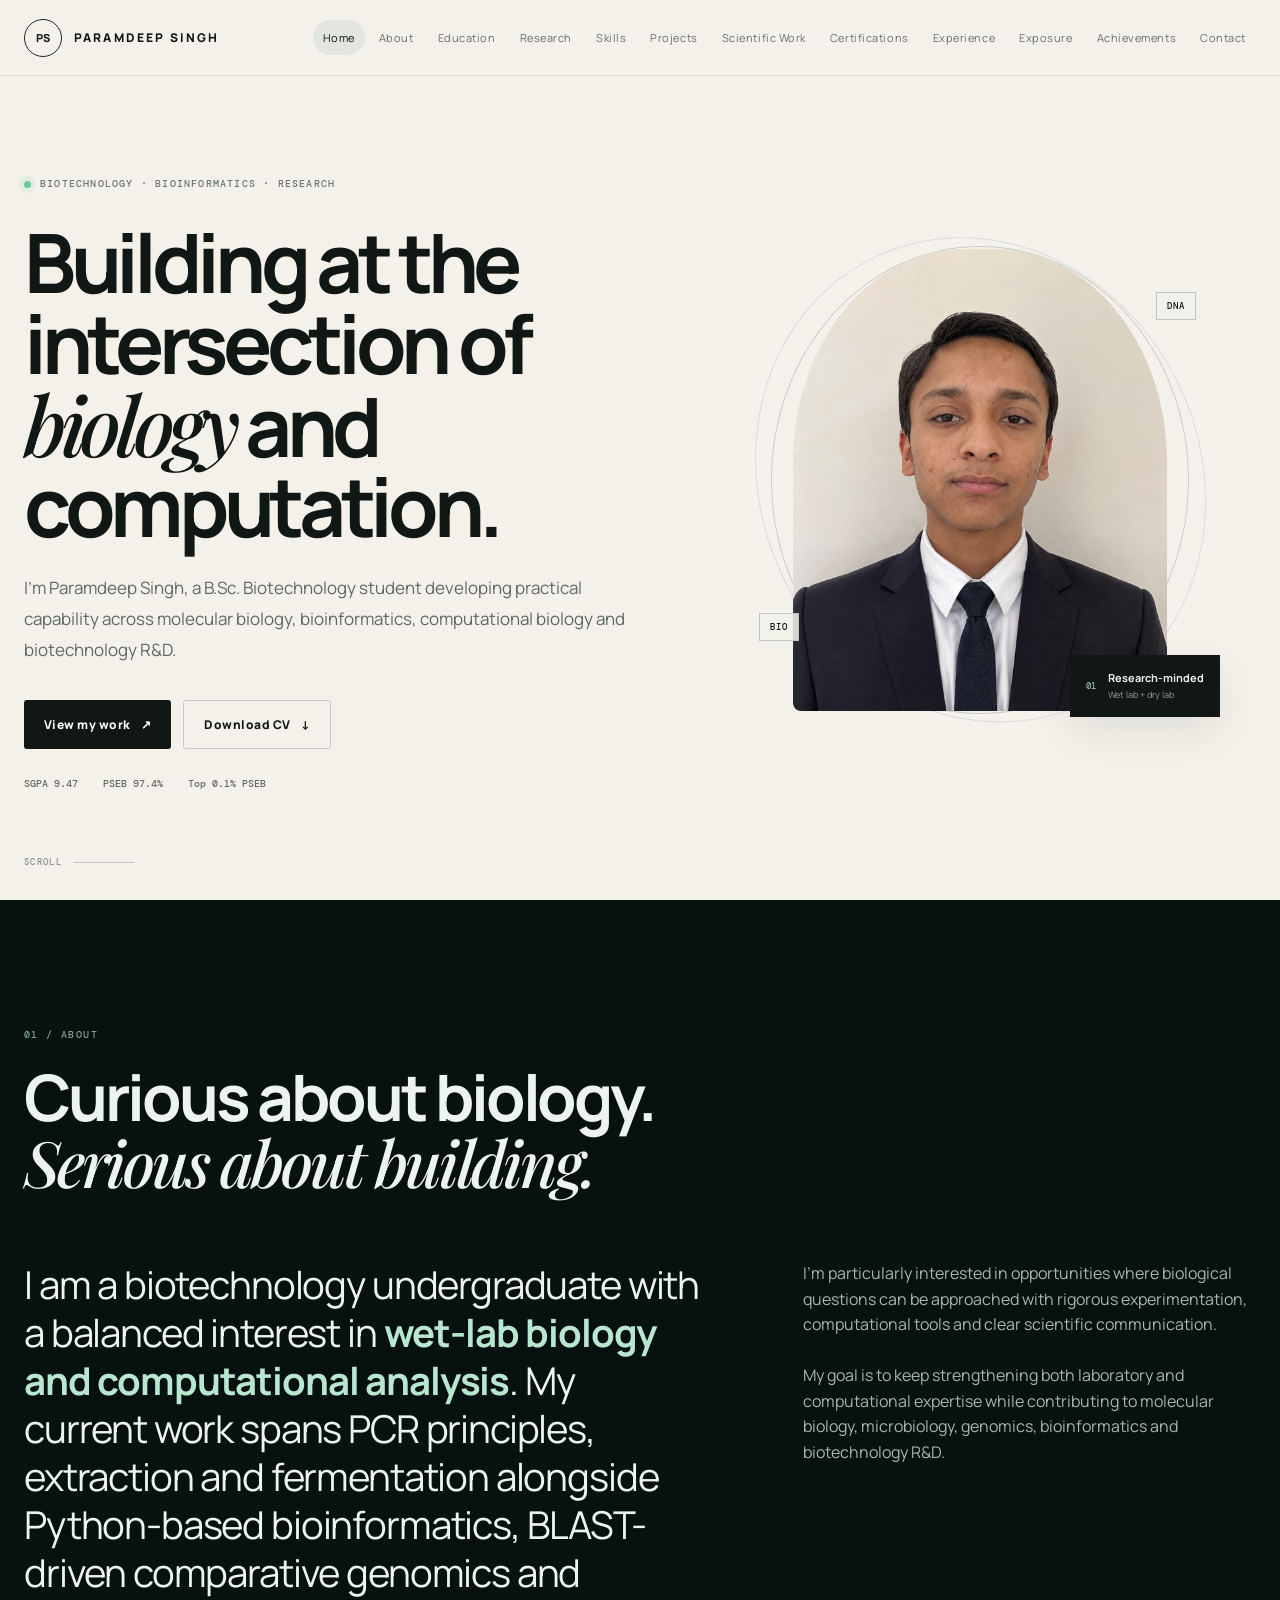
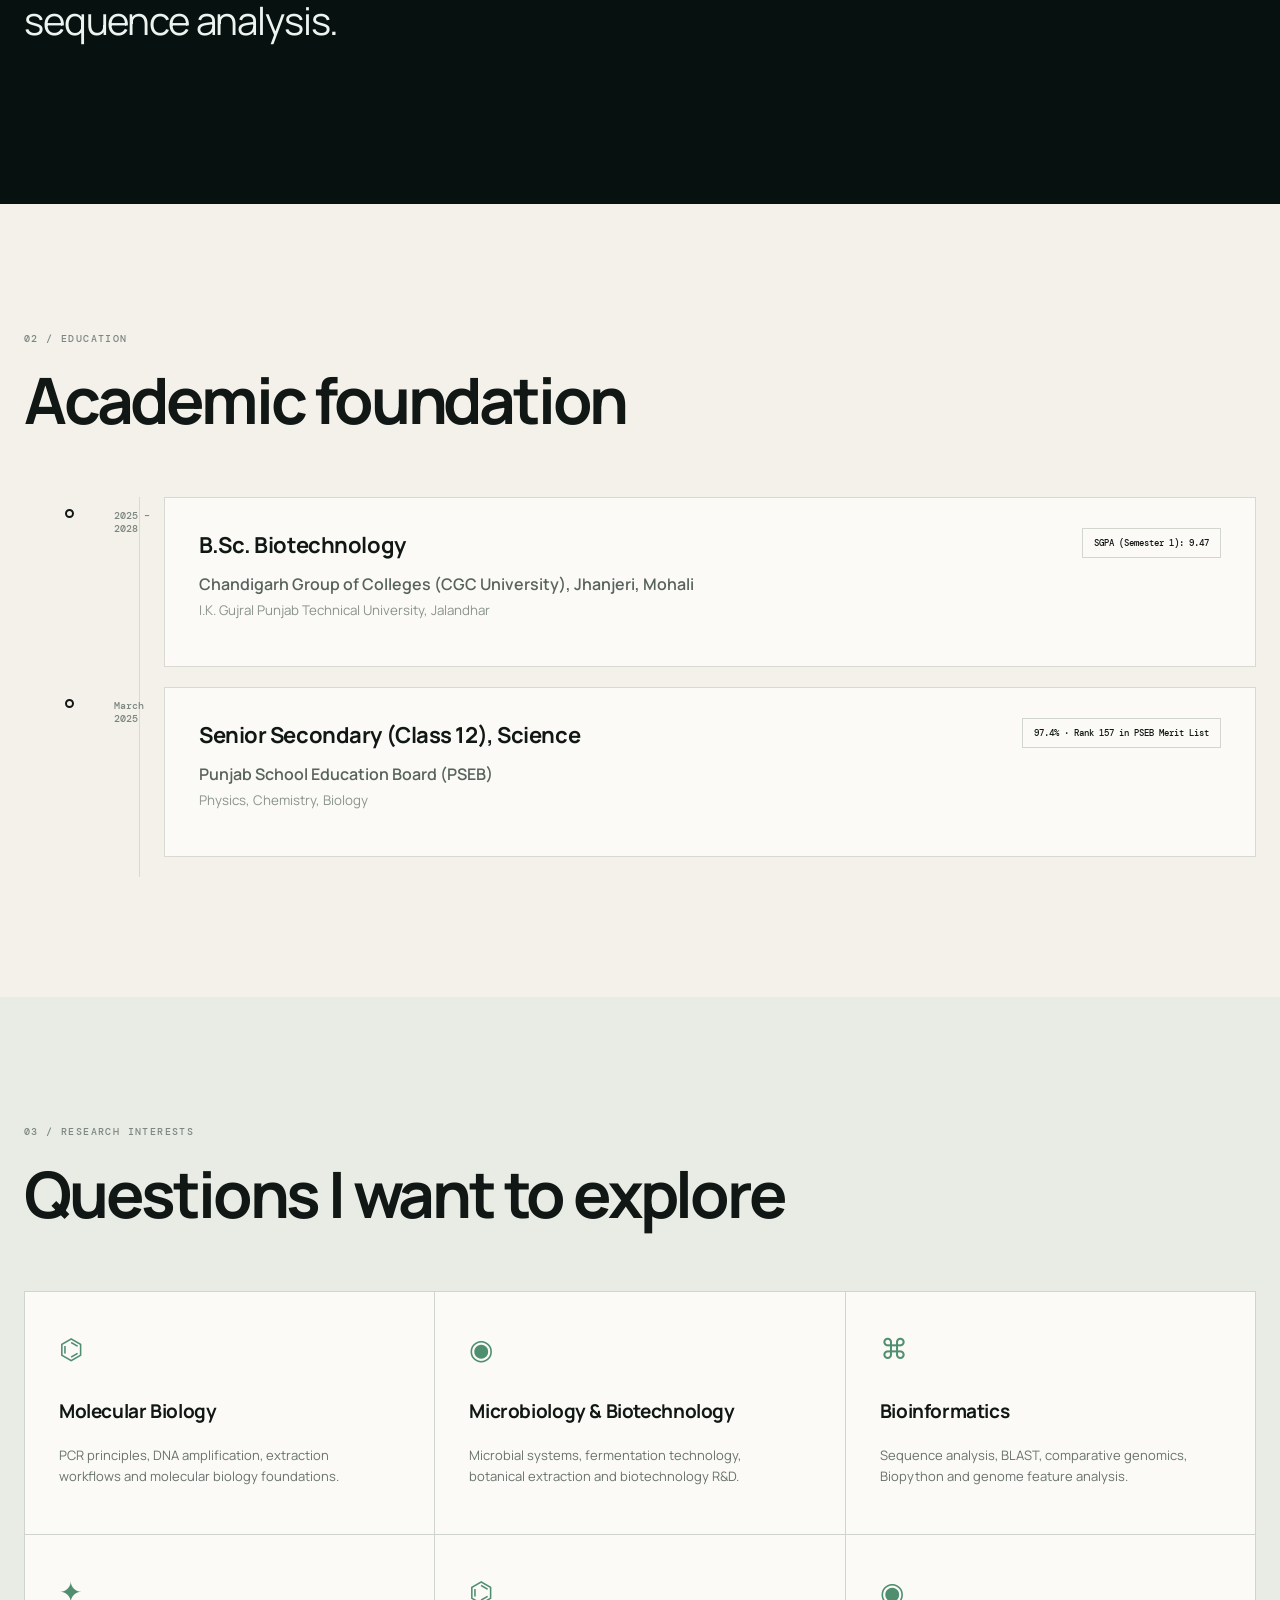
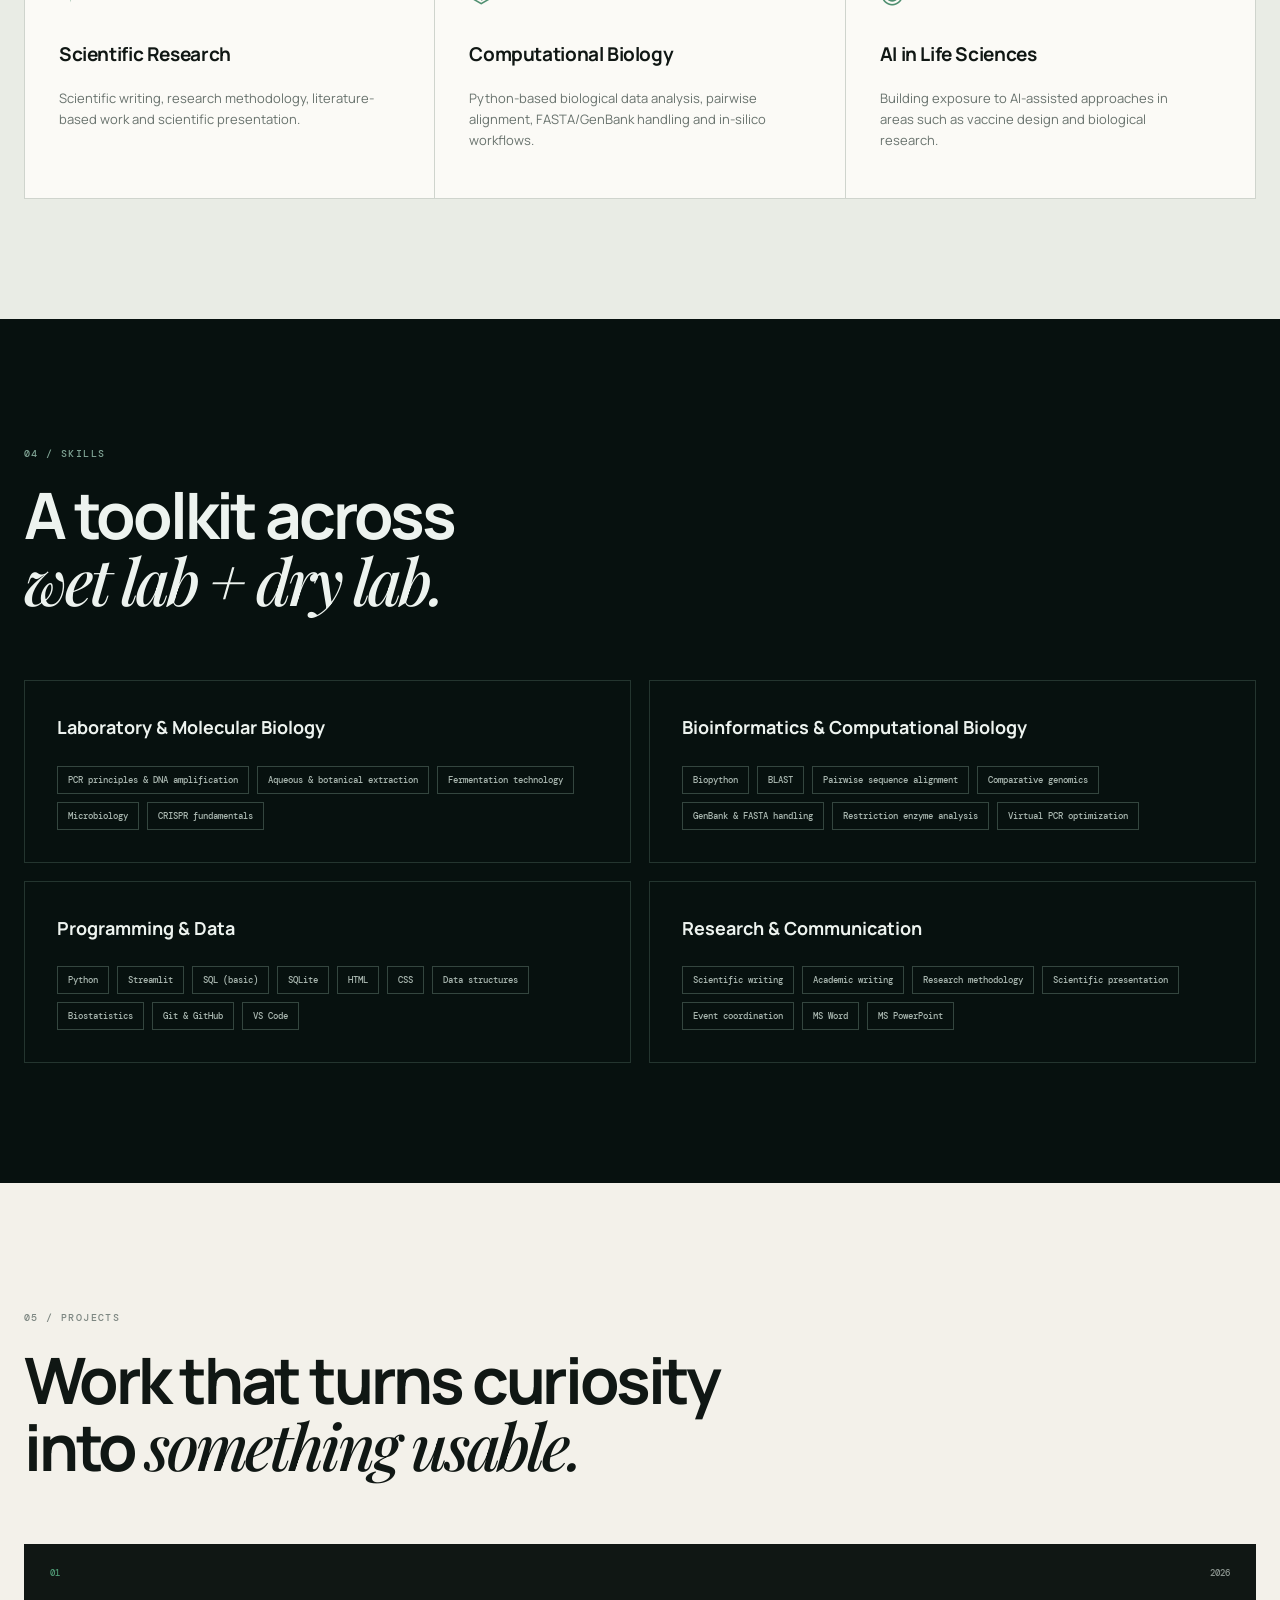
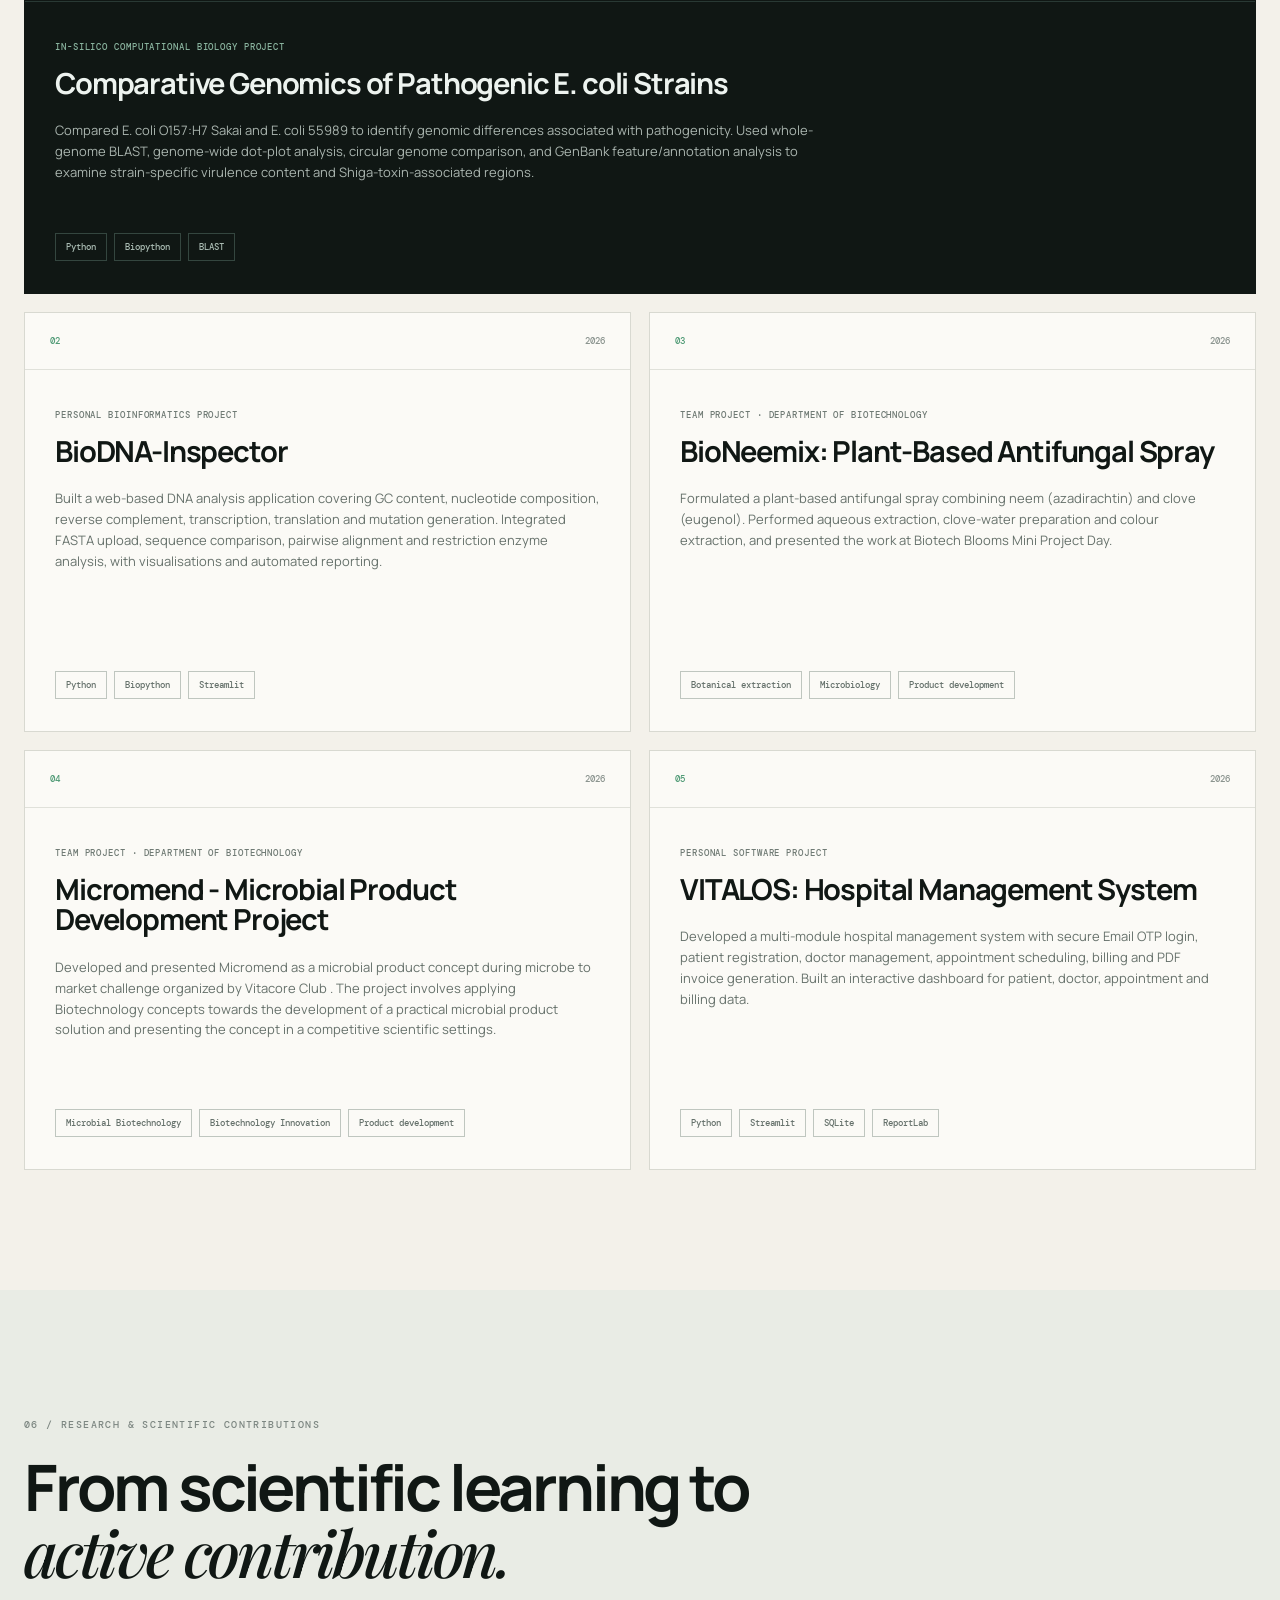
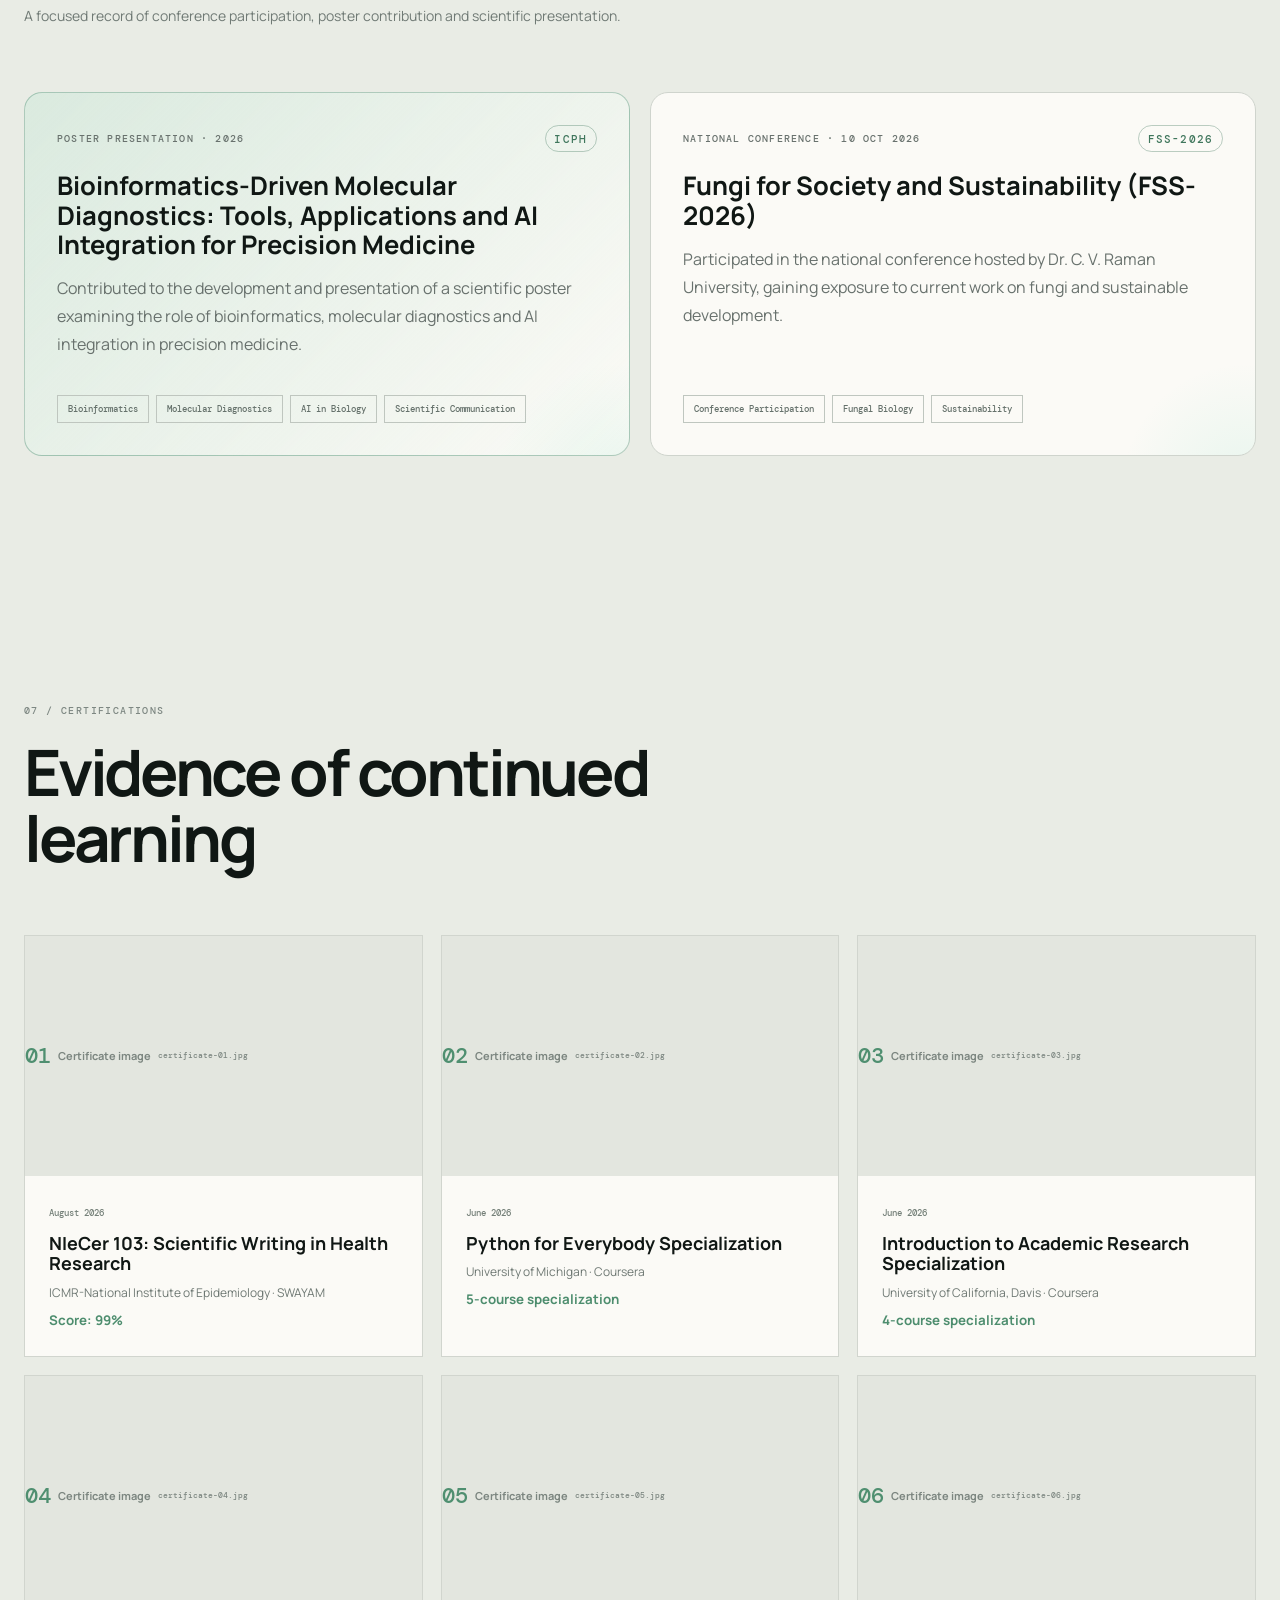
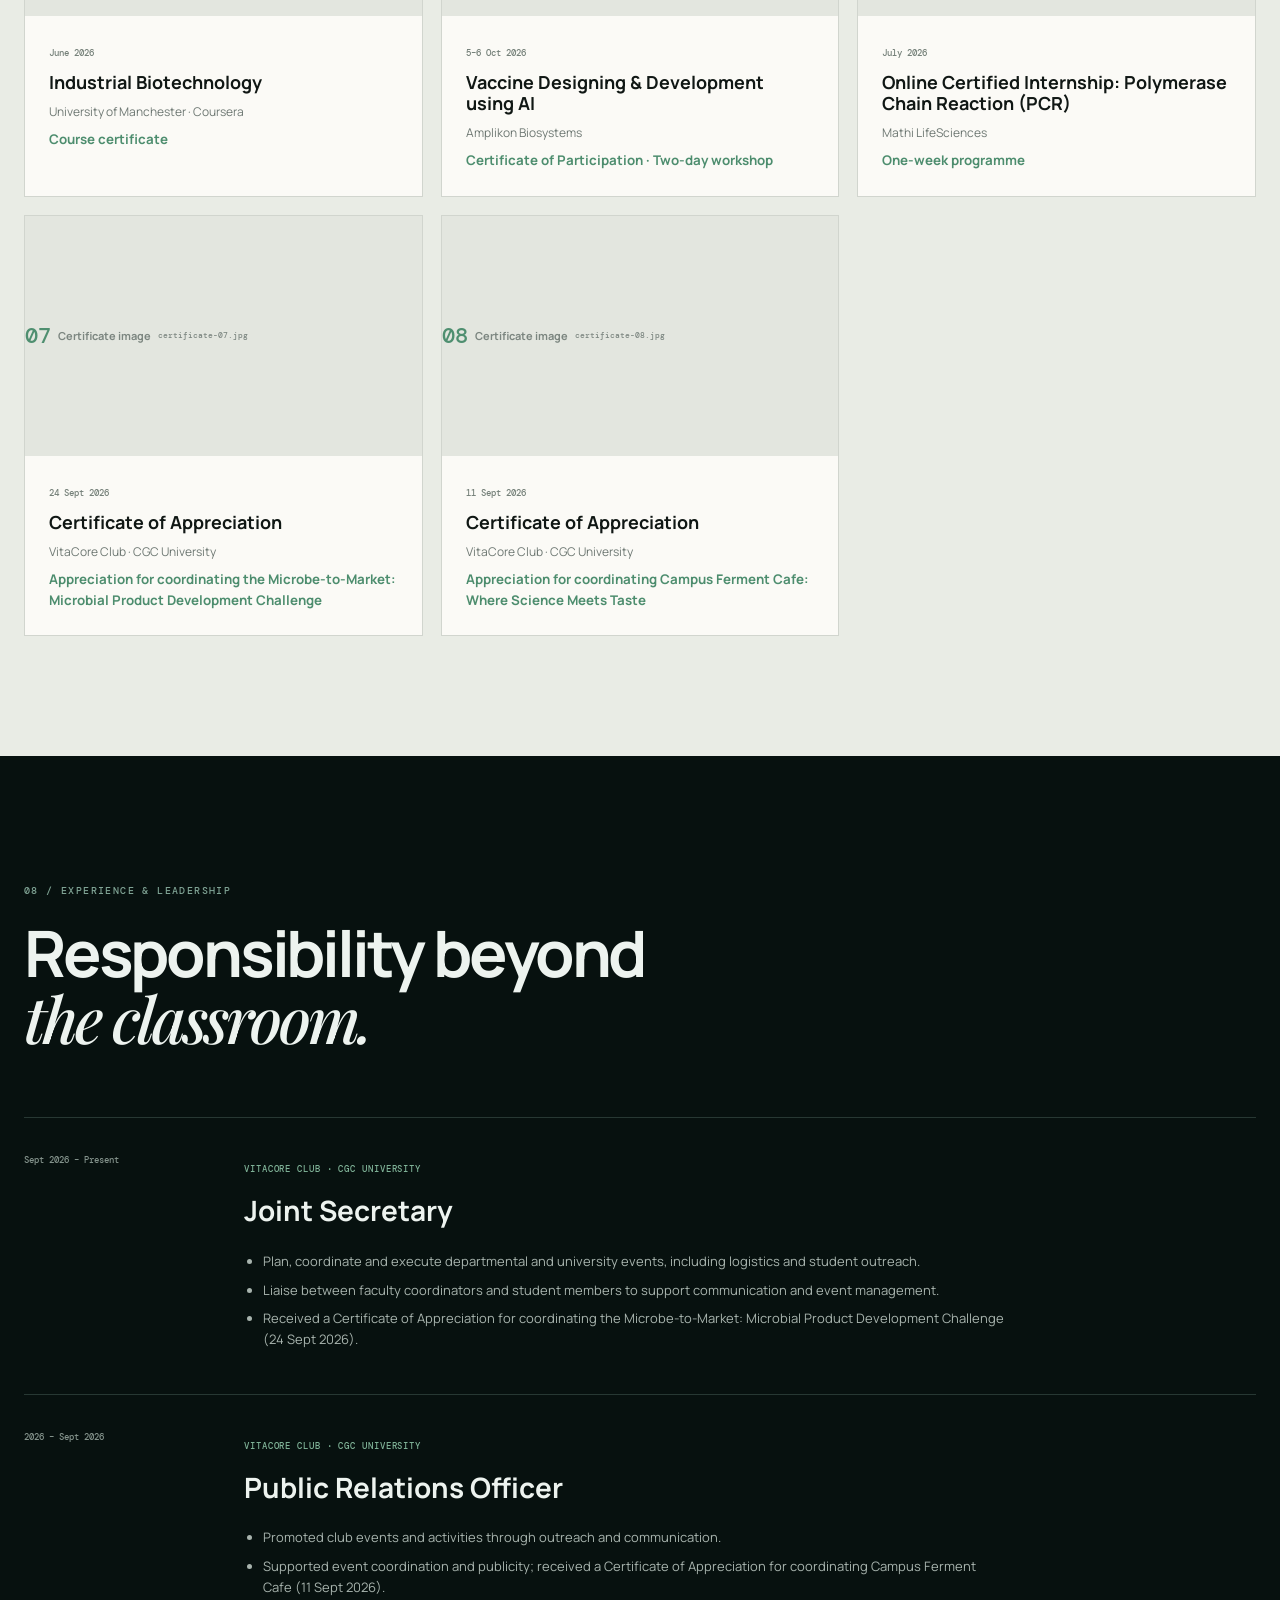
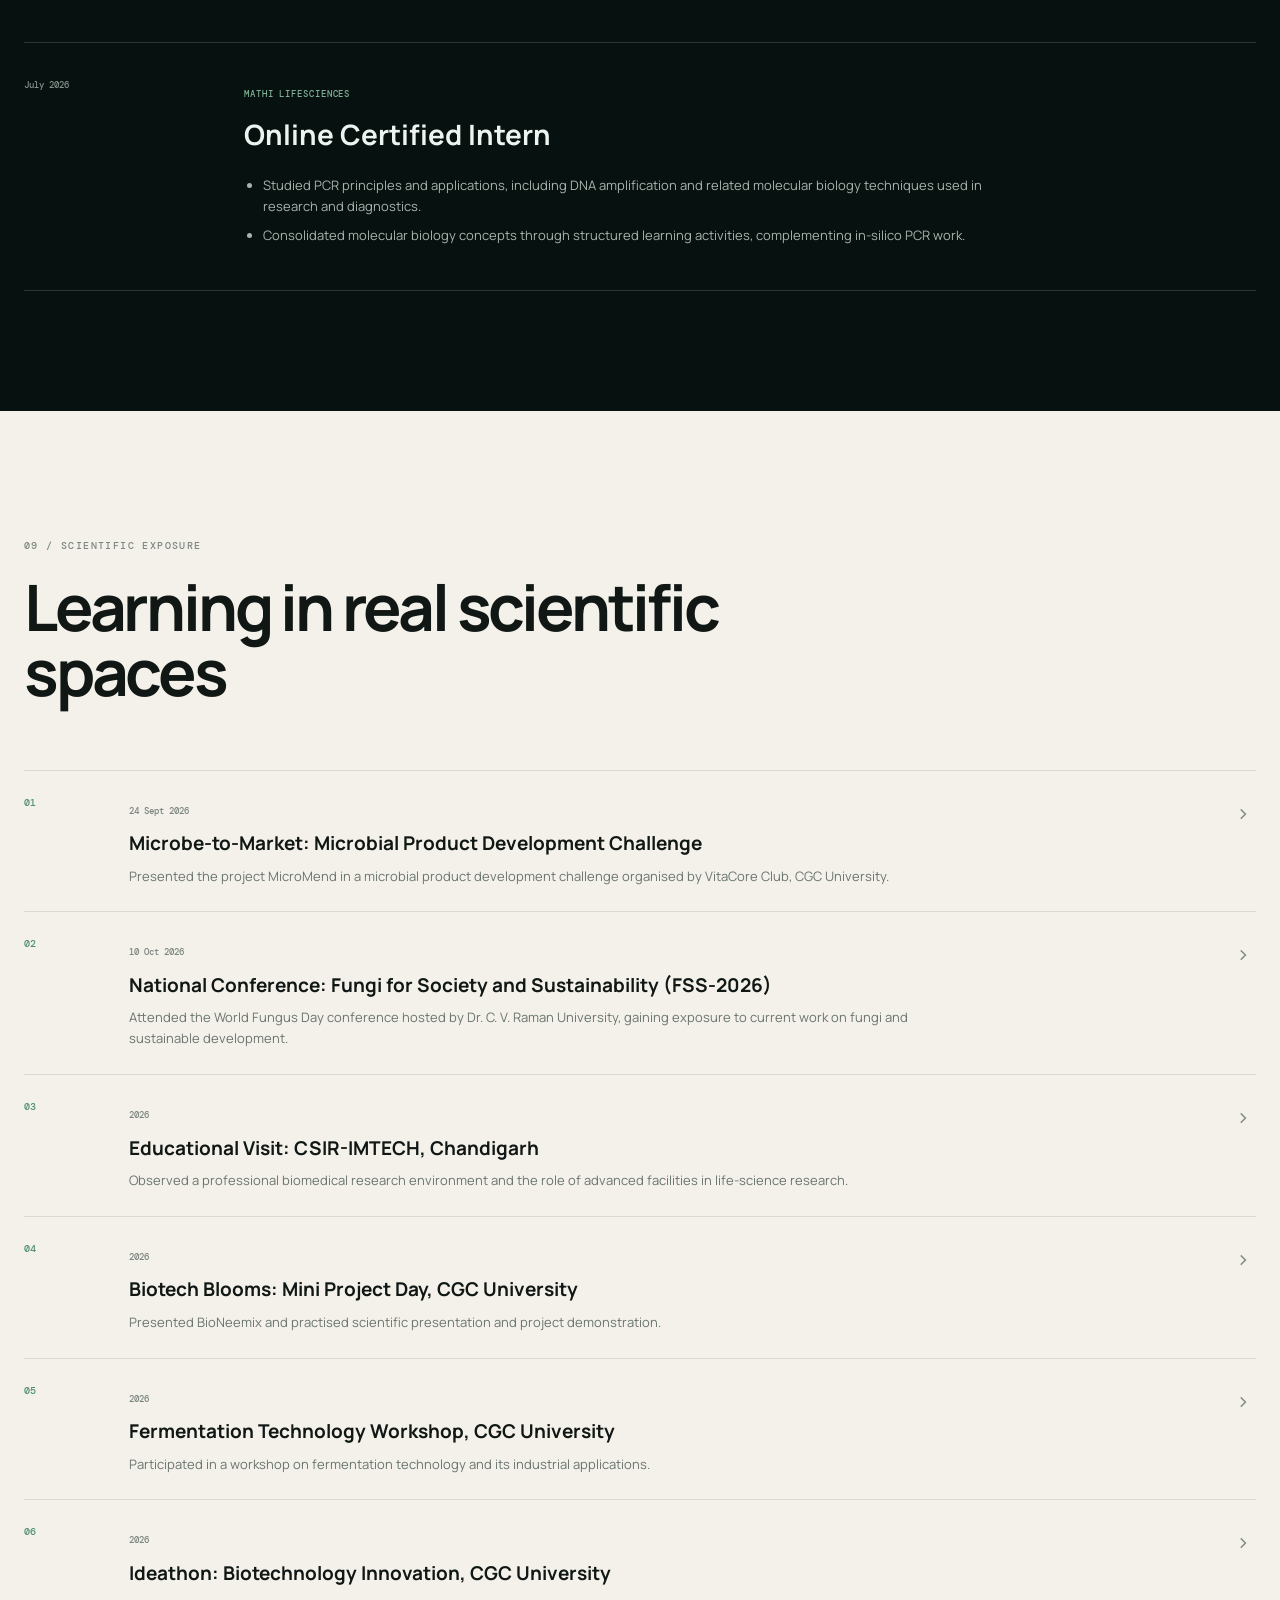
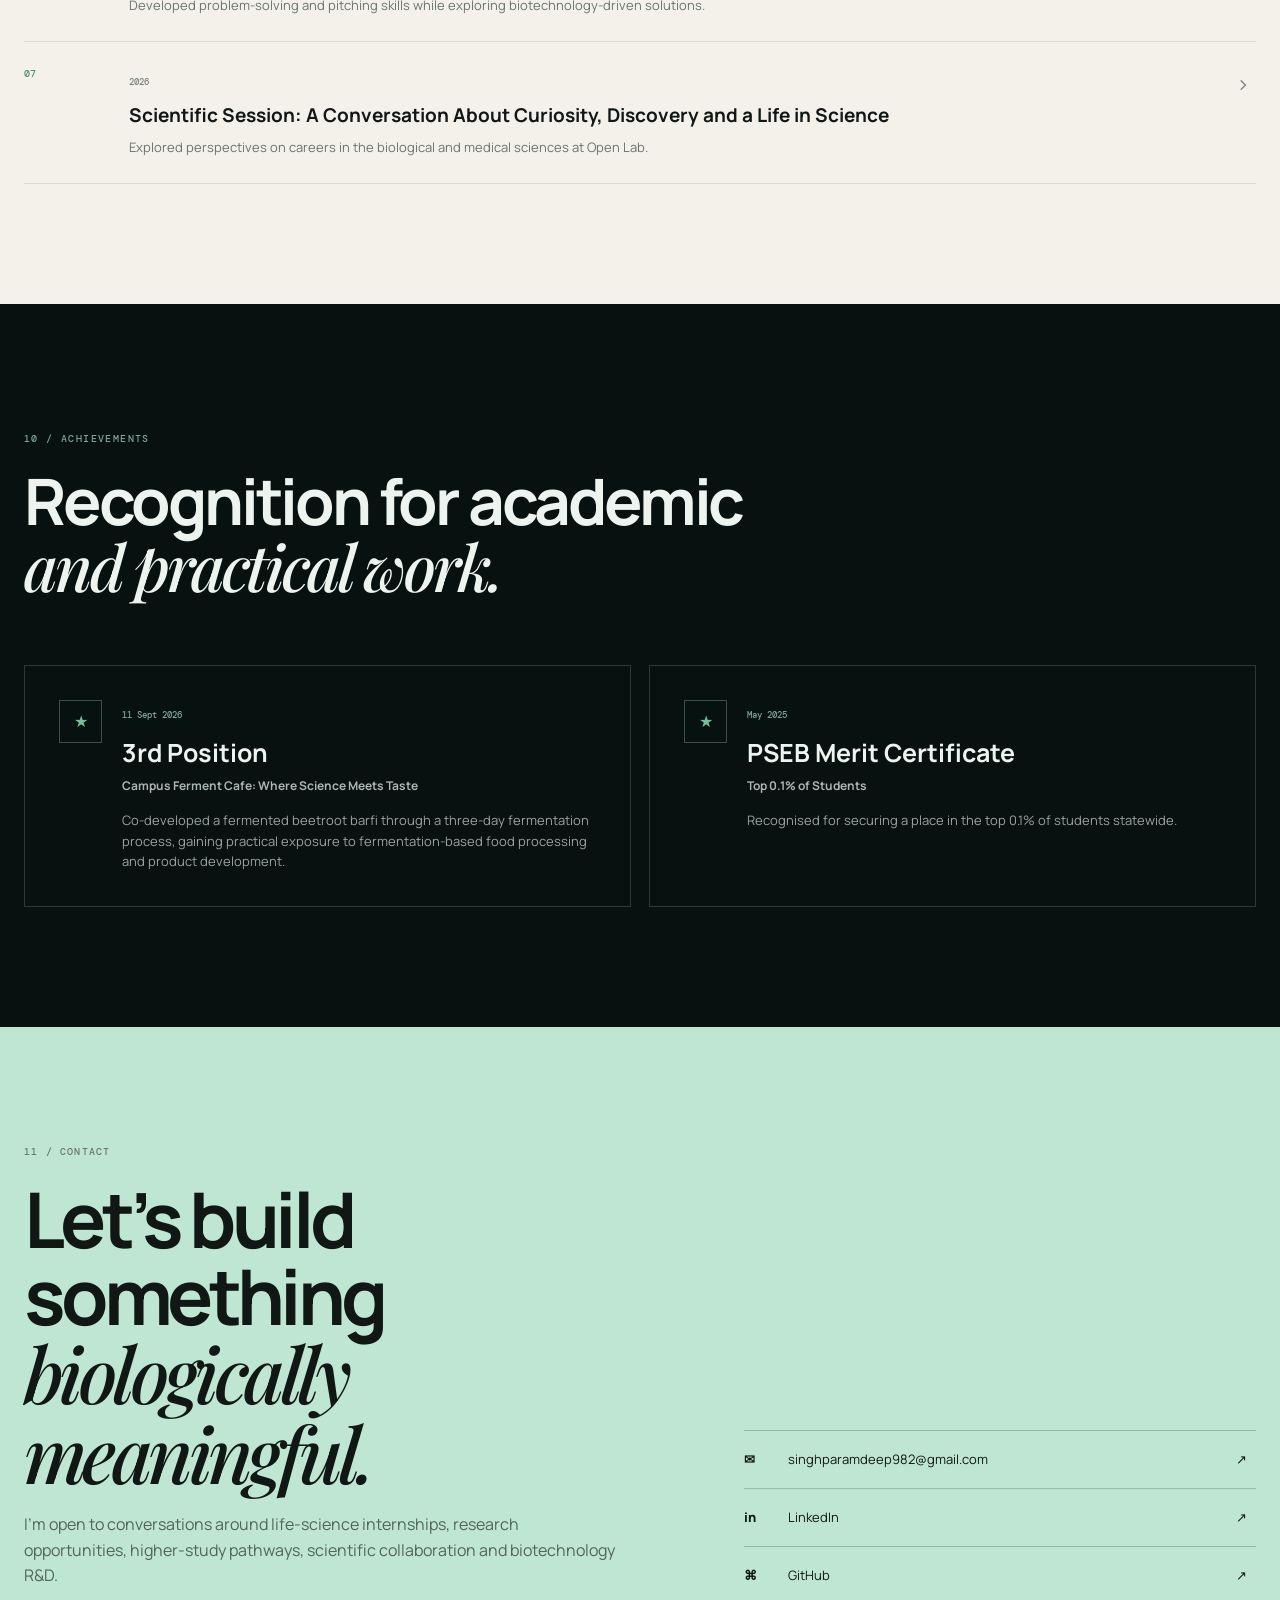
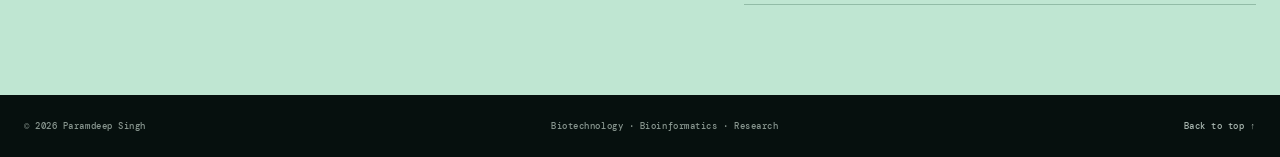
==== commit 9707aed2: "Update index.html" ====
--- a/index.html
+++ b/index.html
@@ -9,7 +9,7 @@
   <meta property="og:description" content="Personal research portfolio of Paramdeep Singh.">
   <meta property="og:type" content="website">
   <title>Paramdeep Singh | Biotechnology · Bioinformatics · Research</title>
-  <link rel="icon" href="public/image.png">
+  <link rel="icon" href="/image.png">
   <link rel="stylesheet" href="styles.css">
 </head>
 <body>
@@ -26,7 +26,7 @@
     <div class="hero-copy reveal"><div class="eyebrow"><span class="pulse"></span> Biotechnology · Bioinformatics · Research</div>
       <h1>Building at the intersection of <em>biology</em> and computation.</h1>
       <p class="lead">I’m Paramdeep Singh, a B.Sc. Biotechnology student developing practical capability across molecular biology, bioinformatics, computational biology and biotechnology R&amp;D.</p>
-      <div class="actions"><a class="btn primary" href="#projects">View my work <span>↗</span></a><a class="btn secondary" href="public/Paramdeep-Singh-CV.pdf" download>Download CV <span>↓</span></a></div>
+      <div class="actions"><a class="btn primary" href="#projects">View my work <span>↗</span></a><a class="btn secondary" href="/Paramdeep-Singh-CV.pdf" download>Download CV <span>↓</span></a></div>
       <div class="quick"><span>SGPA 9.47</span><span>PSEB 97.4%</span><span>Top 0.1% PSEB</span></div>
     </div>
     <div class="portrait-wrap reveal"><div class="portrait-ring"></div><img src="public/profile.png" alt="Paramdeep Singh in formal attire" class="portrait"><div class="orbit o1">DNA</div><div class="orbit o2">BIO</div><div class="portrait-note"><span>01</span><div><b>Research-minded</b><small>Wet lab + dry lab</small></div></div></div>
@@ -78,14 +78,14 @@
 </section>
 <section id="certifications" class="section tinted"><div class="section-head"><span>07 / CERTIFICATIONS</span><h2>Evidence of continued learning</h2></div><div class="cert-grid">
 <script type="text/template" id="cert-template"></script>
-<article class="cert"><div class="cert-image"><img src="public/certificates/certificate-01.jpg" alt="NIeCer 103 certificate" onerror="this.style.display='none';this.nextElementSibling.style.display='flex'"><div class="placeholder"><span>01</span><b>Certificate image</b><small>certificate-01.jpg</small></div></div><div class="cert-info"><span>August 2026</span><h3>NIeCer 103: Scientific Writing in Health Research</h3><p>ICMR-National Institute of Epidemiology · SWAYAM</p><small>Score: 99%</small></div></article>
-<article class="cert"><div class="cert-image"><img src="public/certificates/certificate-02.jpg" alt="Python for Everybody certificate" onerror="this.style.display='none';this.nextElementSibling.style.display='flex'"><div class="placeholder"><span>02</span><b>Certificate image</b><small>certificate-02.jpg</small></div></div><div class="cert-info"><span>June 2026</span><h3>Python for Everybody Specialization</h3><p>University of Michigan · Coursera</p><small>5-course specialization</small></div></article>
-<article class="cert"><div class="cert-image"><img src="public/certificates/certificate-03.jpg" alt="Introduction to Academic Research certificate" onerror="this.style.display='none';this.nextElementSibling.style.display='flex'"><div class="placeholder"><span>03</span><b>Certificate image</b><small>certificate-03.jpg</small></div></div><div class="cert-info"><span>June 2026</span><h3>Introduction to Academic Research Specialization</h3><p>University of California, Davis · Coursera</p><small>4-course specialization</small></div></article>
-<article class="cert"><div class="cert-image"><img src="public/certificates/certificate-04.jpg" alt="Industrial Biotechnology certificate" onerror="this.style.display='none';this.nextElementSibling.style.display='flex'"><div class="placeholder"><span>04</span><b>Certificate image</b><small>certificate-04.jpg</small></div></div><div class="cert-info"><span>June 2026</span><h3>Industrial Biotechnology</h3><p>University of Manchester · Coursera</p><small>Course certificate</small></div></article>
-<article class="cert"><div class="cert-image"><img src="public/certificates/certificate-05.jpg" alt="Vaccine Designing and Development using AI certificate" onerror="this.style.display='none';this.nextElementSibling.style.display='flex'"><div class="placeholder"><span>05</span><b>Certificate image</b><small>certificate-05.jpg</small></div></div><div class="cert-info"><span>5–6 Oct 2026</span><h3>Vaccine Designing &amp; Development using AI</h3><p>Amplikon Biosystems</p><small>Certificate of Participation · Two-day workshop</small></div></article>
-<article class="cert"><div class="cert-image"><img src="public/certificates/certificate-06.jpg" alt="PCR internship certificate" onerror="this.style.display='none';this.nextElementSibling.style.display='flex'"><div class="placeholder"><span>06</span><b>Certificate image</b><small>certificate-06.jpg</small></div></div><div class="cert-info"><span>July 2026</span><h3>Online Certified Internship: Polymerase Chain Reaction (PCR)</h3><p>Mathi LifeSciences</p><small>One-week programme</small></div></article>
-<article class="cert appreciation"><div class="cert-image"><img src="public/certificates/certificate-07.jpg" alt="Certificate of Appreciation for coordinating Microbe-to-Market" onerror="this.style.display='none';this.nextElementSibling.style.display='flex'"><div class="placeholder"><span>07</span><b>Certificate image</b><small>certificate-07.jpg</small></div></div><div class="cert-info"><span>24 Sept 2026</span><h3>Certificate of Appreciation</h3><p>VitaCore Club · CGC University</p><small>Appreciation for coordinating the Microbe-to-Market: Microbial Product Development Challenge</small></div></article>
-<article class="cert appreciation"><div class="cert-image"><img src="public/certificates/certificate-08.jpg" alt="Certificate of Appreciation for coordinating Campus Ferment Cafe" onerror="this.style.display='none';this.nextElementSibling.style.display='flex'"><div class="placeholder"><span>08</span><b>Certificate image</b><small>certificate-08.jpg</small></div></div><div class="cert-info"><span>11 Sept 2026</span><h3>Certificate of Appreciation</h3><p>VitaCore Club · CGC University</p><small>Appreciation for coordinating Campus Ferment Cafe: Where Science Meets Taste</small></div></article>
+<article class="cert"><div class="cert-image"><img src="/certificates/certificate-01.jpg" alt="NIeCer 103 certificate" onerror="this.style.display='none';this.nextElementSibling.style.display='flex'"><div class="placeholder"><span>01</span><b>Certificate image</b><small>certificate-01.jpg</small></div></div><div class="cert-info"><span>August 2026</span><h3>NIeCer 103: Scientific Writing in Health Research</h3><p>ICMR-National Institute of Epidemiology · SWAYAM</p><small>Score: 99%</small></div></article>
+<article class="cert"><div class="cert-image"><img src="/certificates/certificate-02.jpg" alt="Python for Everybody certificate" onerror="this.style.display='none';this.nextElementSibling.style.display='flex'"><div class="placeholder"><span>02</span><b>Certificate image</b><small>certificate-02.jpg</small></div></div><div class="cert-info"><span>June 2026</span><h3>Python for Everybody Specialization</h3><p>University of Michigan · Coursera</p><small>5-course specialization</small></div></article>
+<article class="cert"><div class="cert-image"><img src="/certificates/certificate-03.jpg" alt="Introduction to Academic Research certificate" onerror="this.style.display='none';this.nextElementSibling.style.display='flex'"><div class="placeholder"><span>03</span><b>Certificate image</b><small>certificate-03.jpg</small></div></div><div class="cert-info"><span>June 2026</span><h3>Introduction to Academic Research Specialization</h3><p>University of California, Davis · Coursera</p><small>4-course specialization</small></div></article>
+<article class="cert"><div class="cert-image"><img src="/certificates/certificate-04.jpg" alt="Industrial Biotechnology certificate" onerror="this.style.display='none';this.nextElementSibling.style.display='flex'"><div class="placeholder"><span>04</span><b>Certificate image</b><small>certificate-04.jpg</small></div></div><div class="cert-info"><span>June 2026</span><h3>Industrial Biotechnology</h3><p>University of Manchester · Coursera</p><small>Course certificate</small></div></article>
+<article class="cert"><div class="cert-image"><img src="/certificates/certificate-05.jpg" alt="Vaccine Designing and Development using AI certificate" onerror="this.style.display='none';this.nextElementSibling.style.display='flex'"><div class="placeholder"><span>05</span><b>Certificate image</b><small>certificate-05.jpg</small></div></div><div class="cert-info"><span>5–6 Oct 2026</span><h3>Vaccine Designing &amp; Development using AI</h3><p>Amplikon Biosystems</p><small>Certificate of Participation · Two-day workshop</small></div></article>
+<article class="cert"><div class="cert-image"><img src="/certificates/certificate-06.jpg" alt="PCR internship certificate" onerror="this.style.display='none';this.nextElementSibling.style.display='flex'"><div class="placeholder"><span>06</span><b>Certificate image</b><small>certificate-06.jpg</small></div></div><div class="cert-info"><span>July 2026</span><h3>Online Certified Internship: Polymerase Chain Reaction (PCR)</h3><p>Mathi LifeSciences</p><small>One-week programme</small></div></article>
+<article class="cert appreciation"><div class="cert-image"><img src="/certificates/certificate-07.jpg" alt="Certificate of Appreciation for coordinating Microbe-to-Market" onerror="this.style.display='none';this.nextElementSibling.style.display='flex'"><div class="placeholder"><span>07</span><b>Certificate image</b><small>certificate-07.jpg</small></div></div><div class="cert-info"><span>24 Sept 2026</span><h3>Certificate of Appreciation</h3><p>VitaCore Club · CGC University</p><small>Appreciation for coordinating the Microbe-to-Market: Microbial Product Development Challenge</small></div></article>
+<article class="cert appreciation"><div class="cert-image"><img src="/certificates/certificate-08.jpg" alt="Certificate of Appreciation for coordinating Campus Ferment Cafe" onerror="this.style.display='none';this.nextElementSibling.style.display='flex'"><div class="placeholder"><span>08</span><b>Certificate image</b><small>certificate-08.jpg</small></div></div><div class="cert-info"><span>11 Sept 2026</span><h3>Certificate of Appreciation</h3><p>VitaCore Club · CGC University</p><small>Appreciation for coordinating Campus Ferment Cafe: Where Science Meets Taste</small></div></article>
 </div></section>
 <section id="experience" class="section dark"><div class="section-head"><span>08 / EXPERIENCE &amp; LEADERSHIP</span><h2>Responsibility beyond<br><i>the classroom.</i></h2></div><div class="experience">
 <article class="exp"><div class="exp-period">Sept 2026 – Present</div><div class="exp-main"><span>VitaCore Club · CGC University</span><h3>Joint Secretary</h3><ul><li>Plan, coordinate and execute departmental and university events, including logistics and student outreach.</li><li>Liaise between faculty coordinators and student members to support communication and event management.</li><li>Received a Certificate of Appreciation for coordinating the Microbe-to-Market: Microbial Product Development Challenge (24 Sept 2026).</li></ul></div></article>
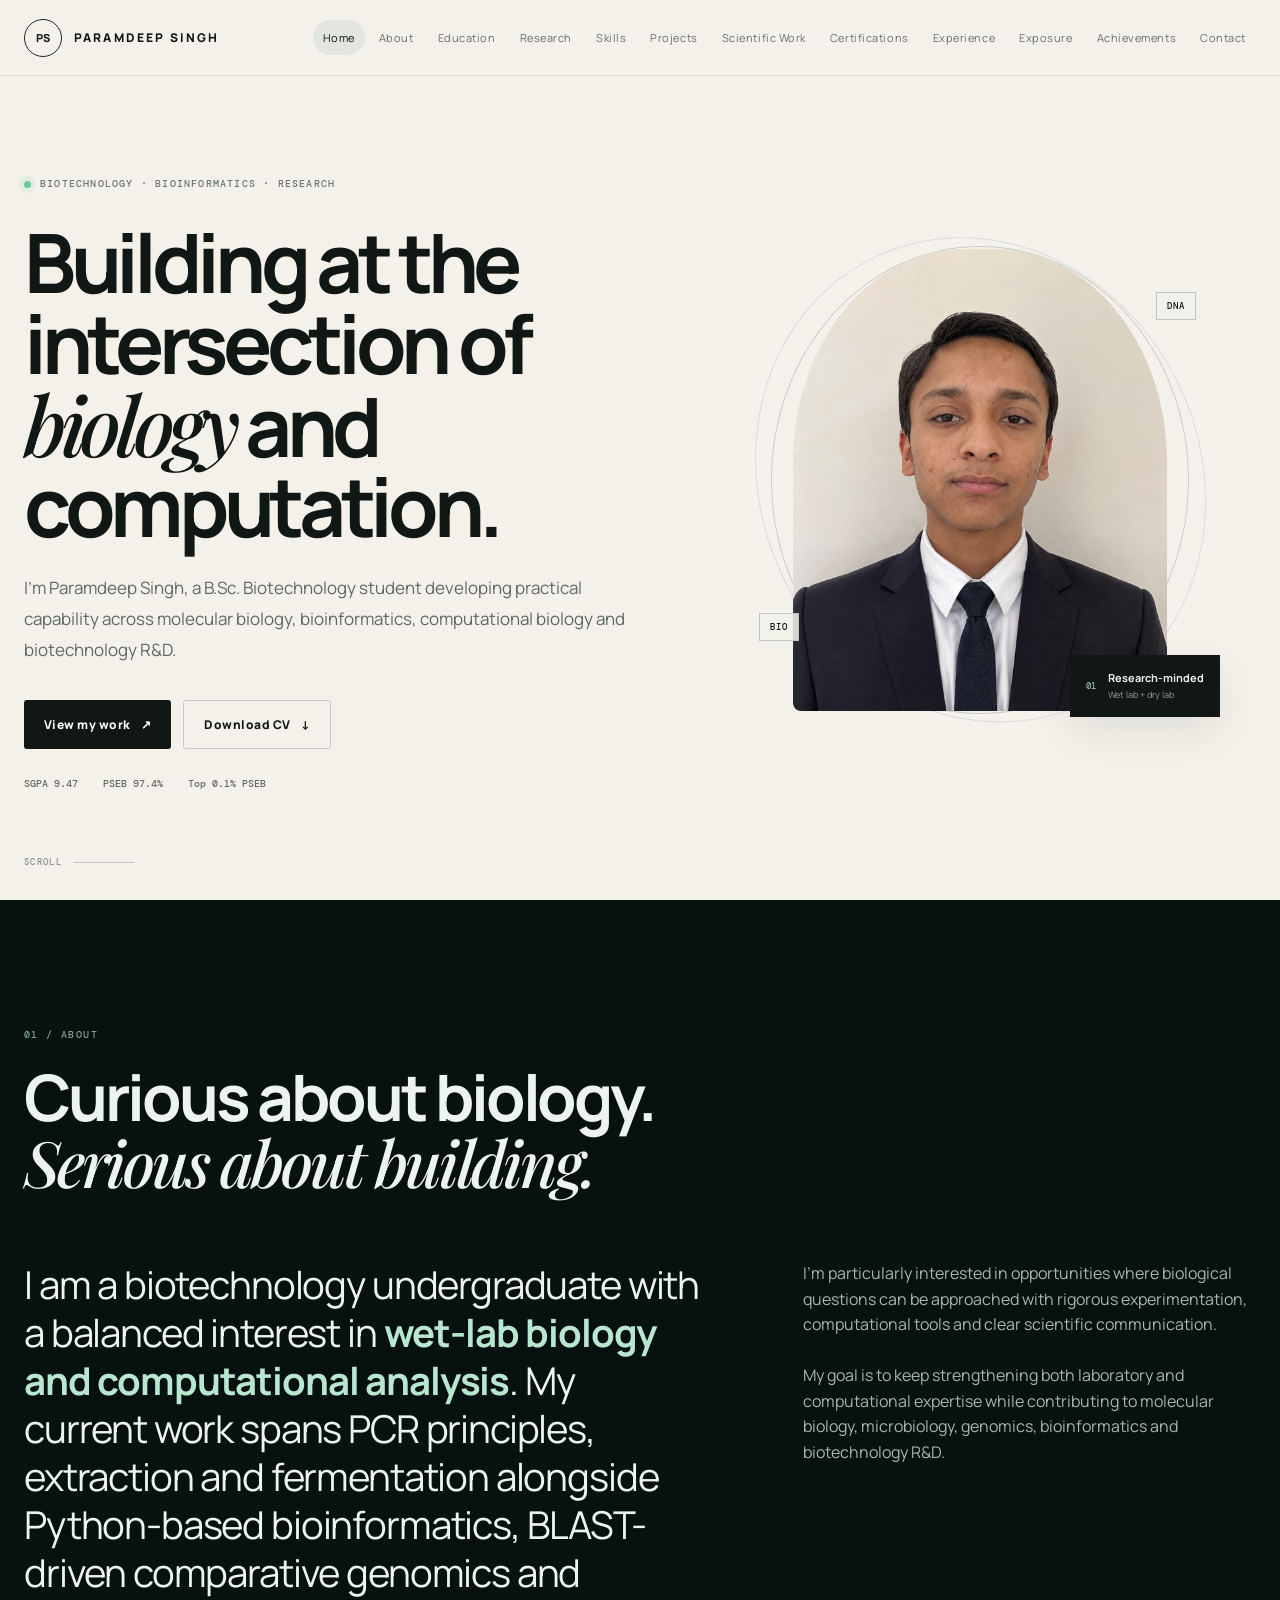
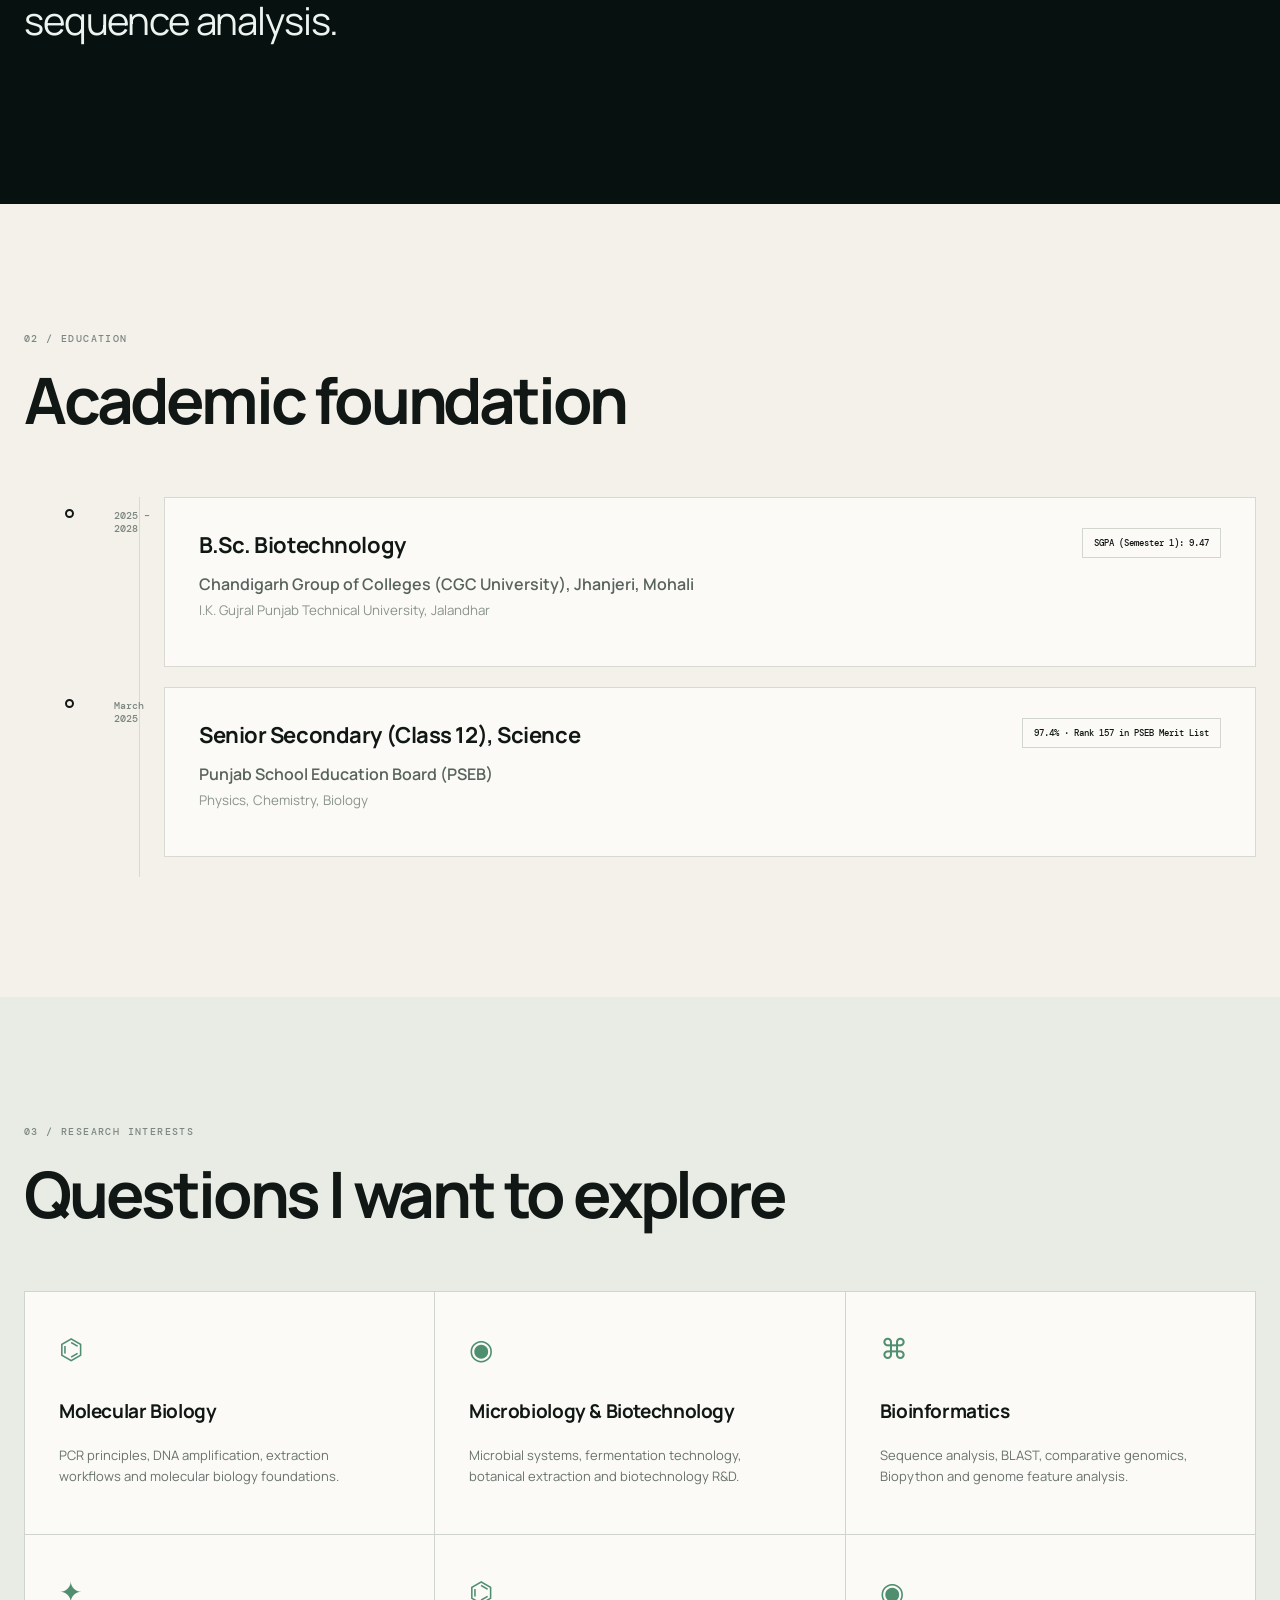
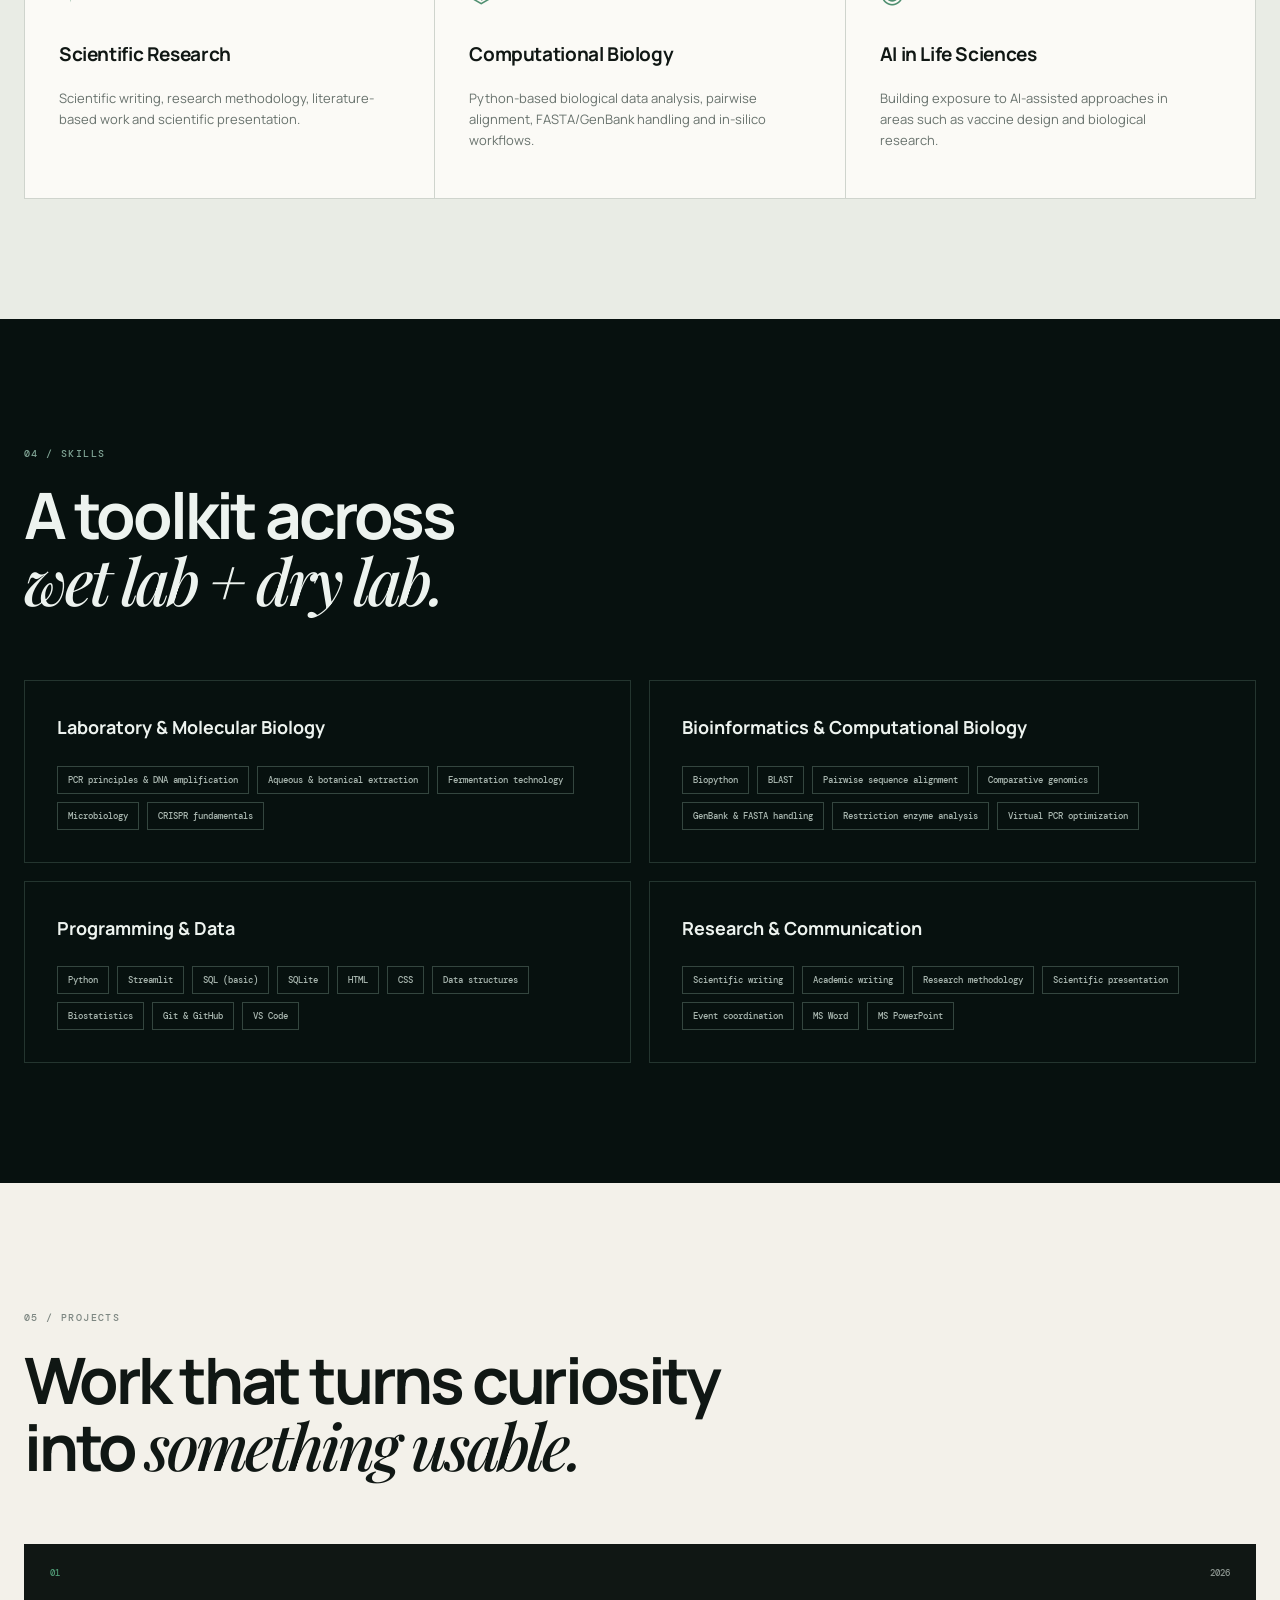
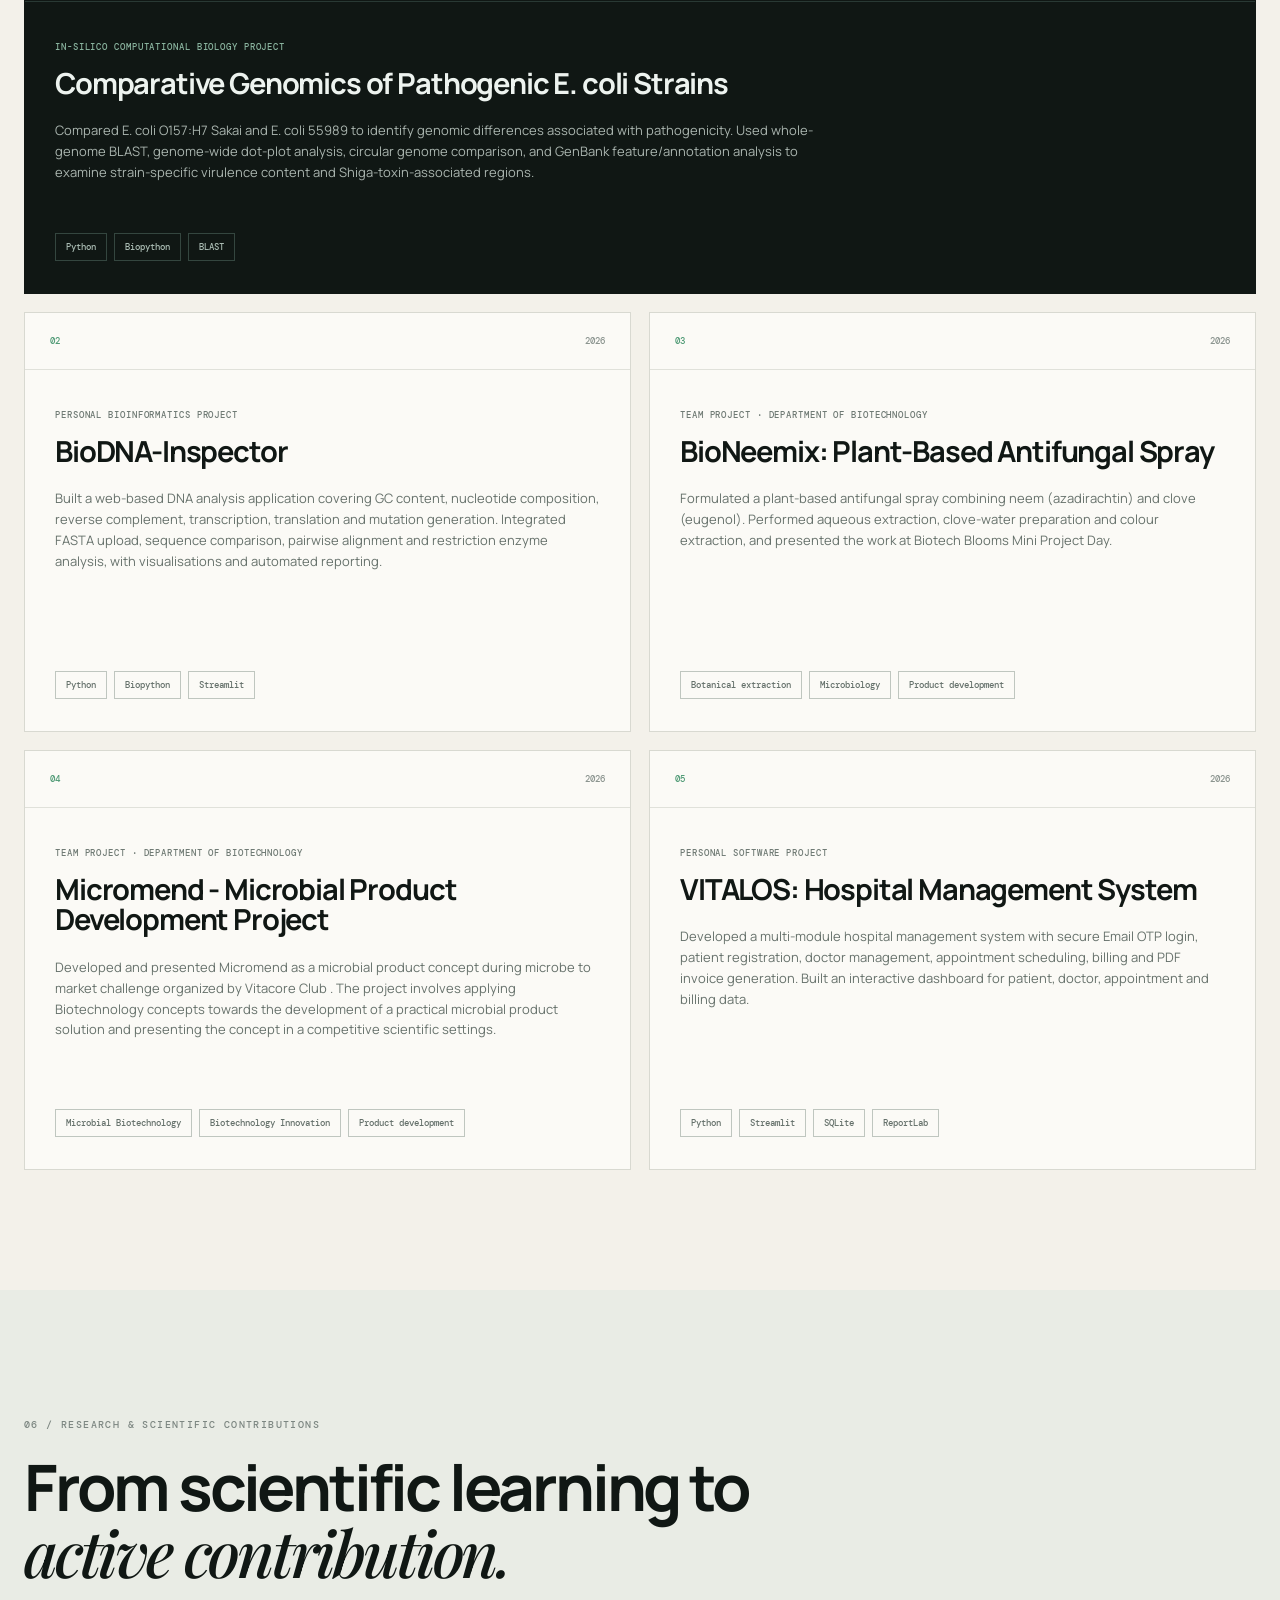
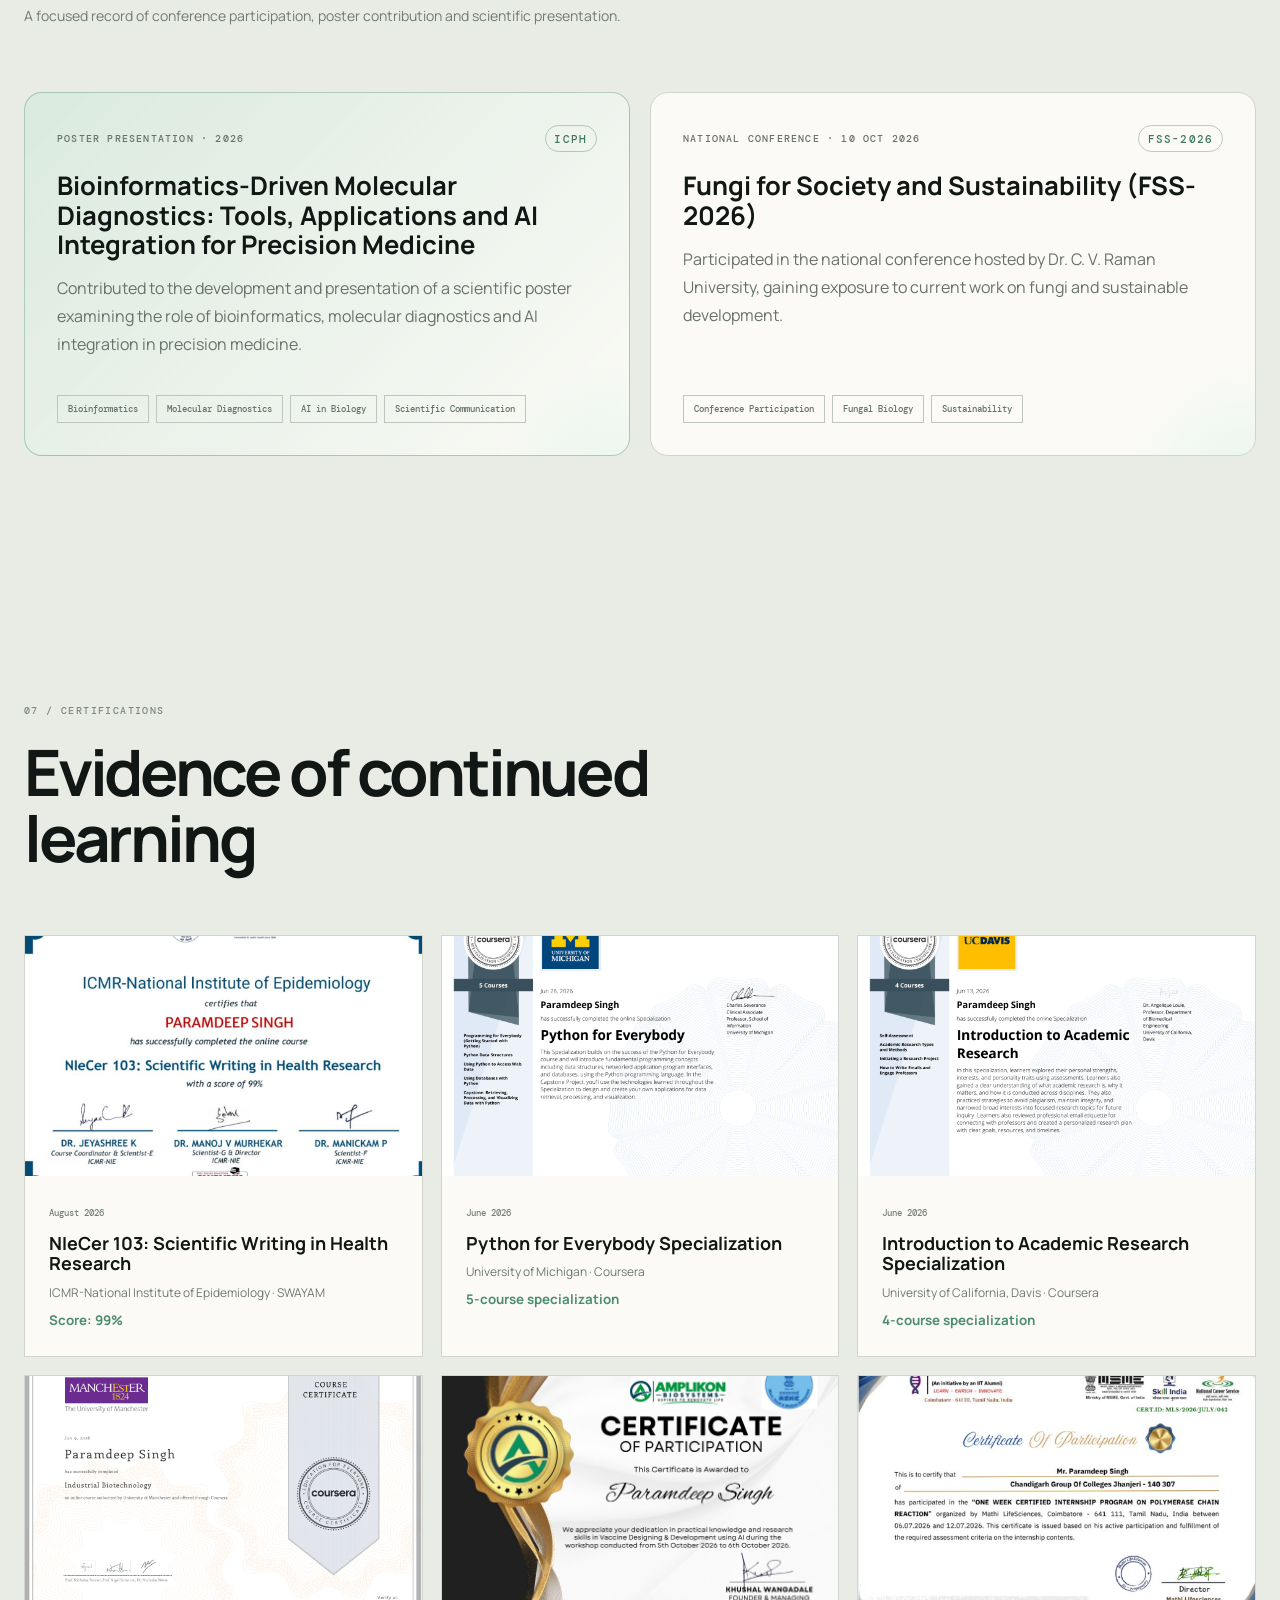
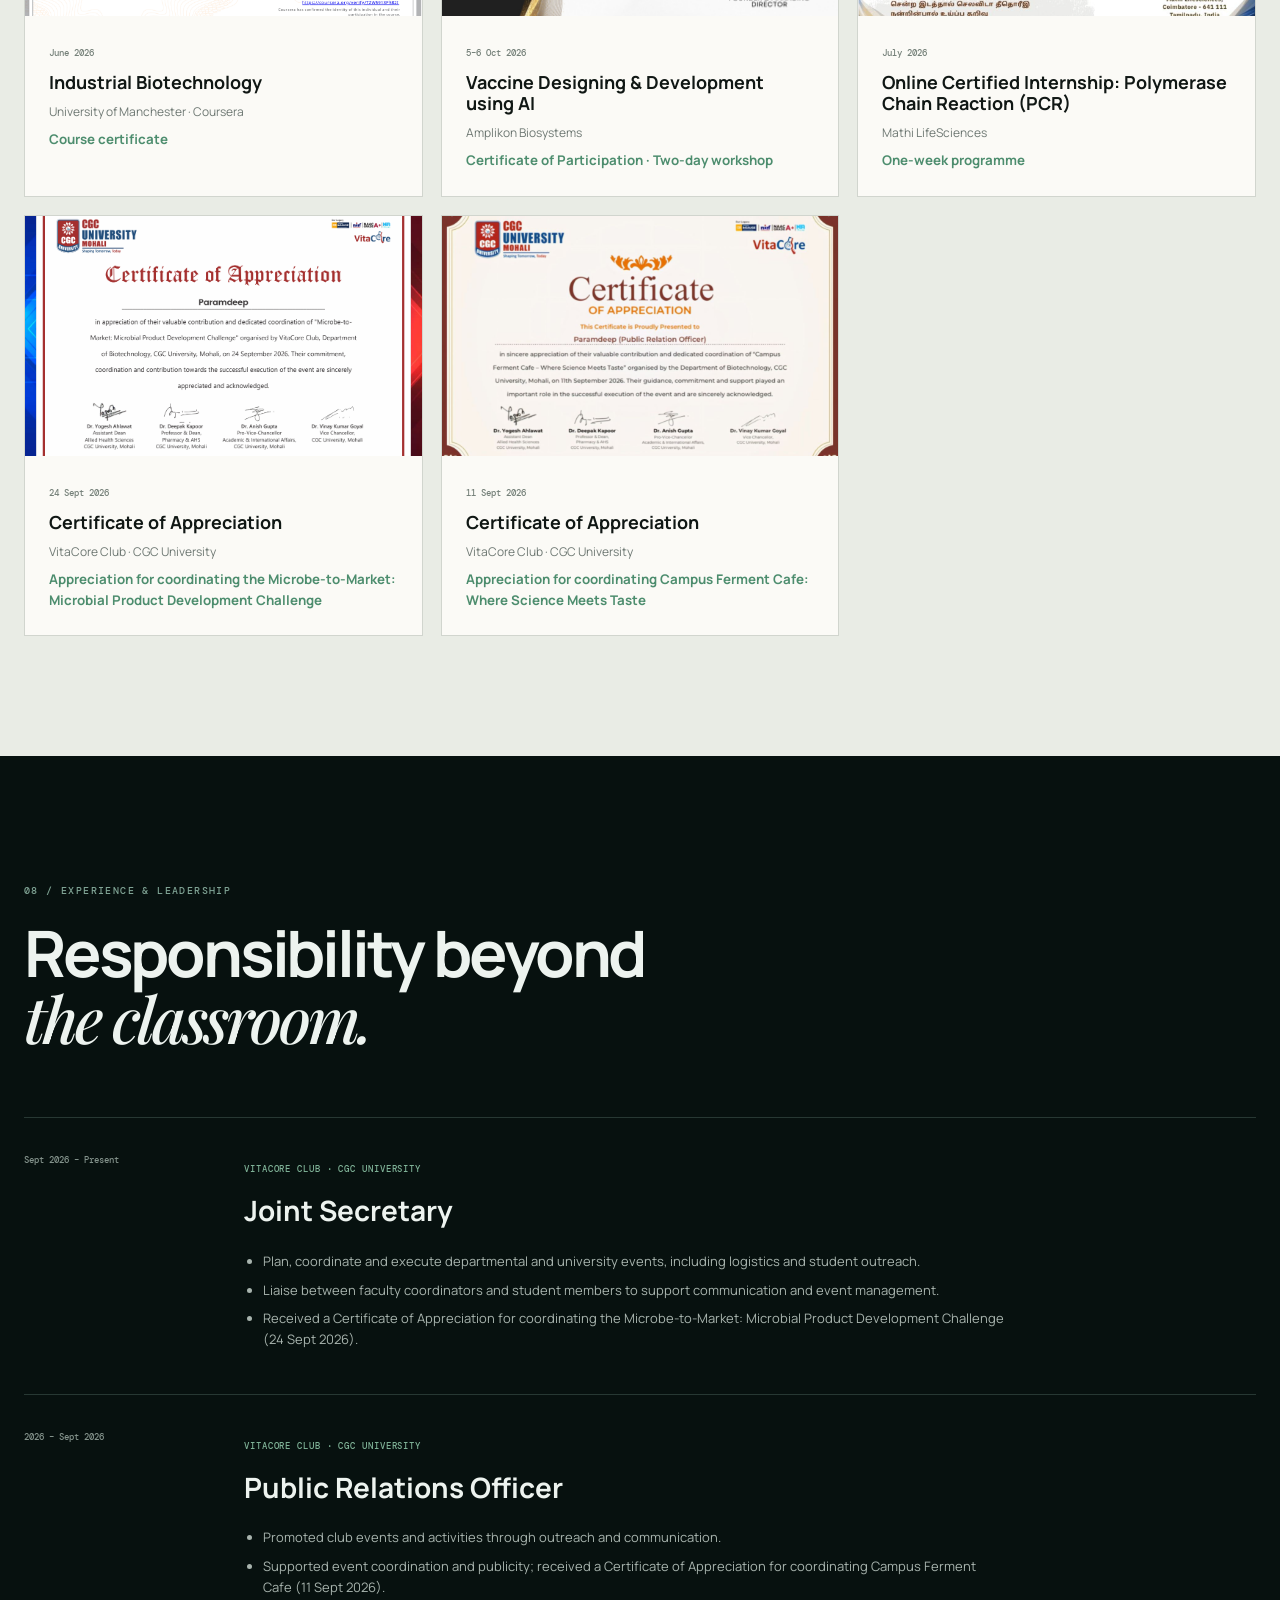
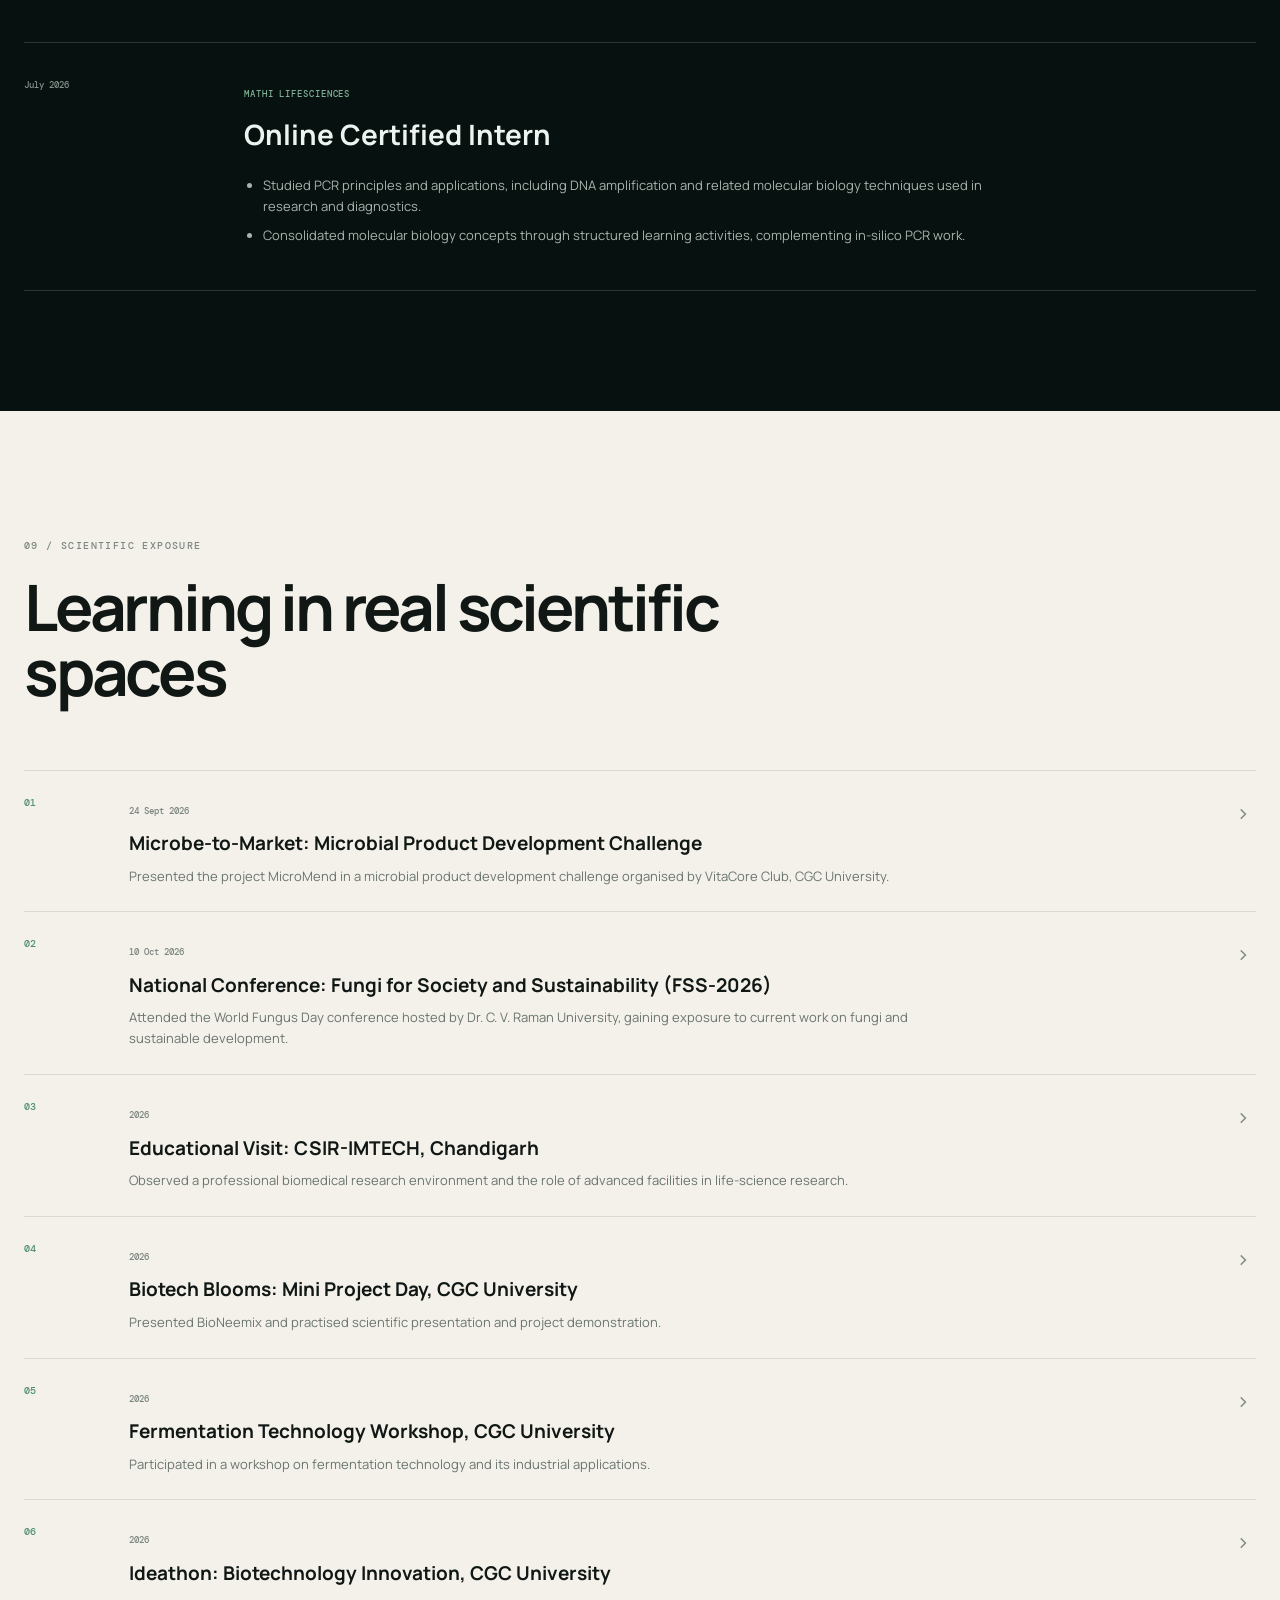
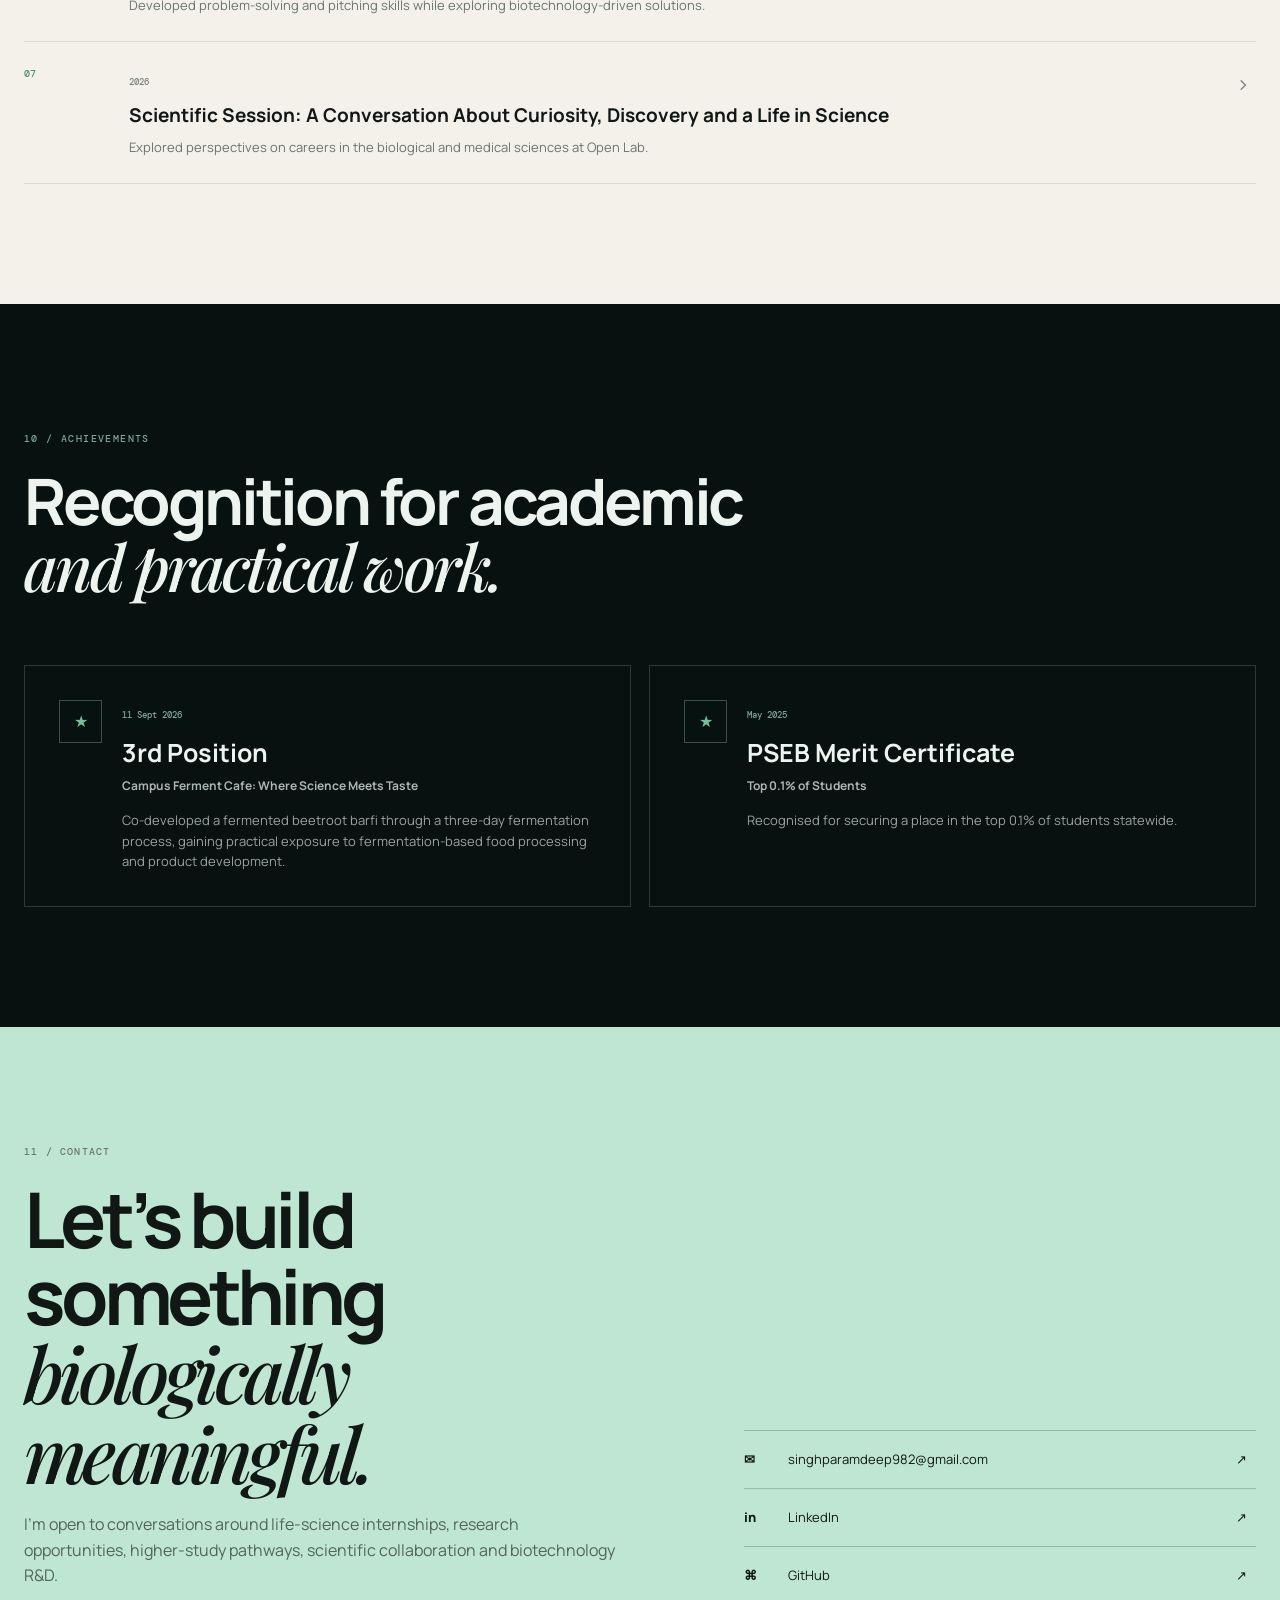
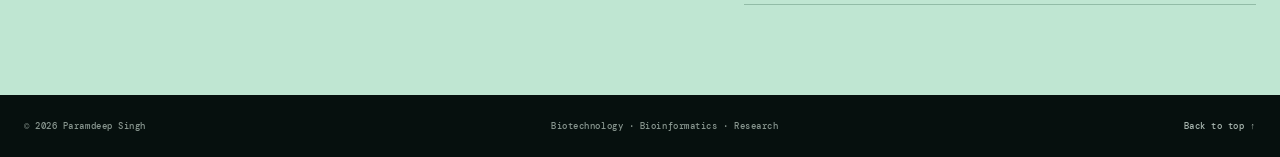
==== commit c2234109: "Update index.html" ====
--- a/index.html
+++ b/index.html
@@ -78,14 +78,14 @@
 </section>
 <section id="certifications" class="section tinted"><div class="section-head"><span>07 / CERTIFICATIONS</span><h2>Evidence of continued learning</h2></div><div class="cert-grid">
 <script type="text/template" id="cert-template"></script>
-<article class="cert"><div class="cert-image"><img src="/certificates/certificate-01.jpg" alt="NIeCer 103 certificate" onerror="this.style.display='none';this.nextElementSibling.style.display='flex'"><div class="placeholder"><span>01</span><b>Certificate image</b><small>certificate-01.jpg</small></div></div><div class="cert-info"><span>August 2026</span><h3>NIeCer 103: Scientific Writing in Health Research</h3><p>ICMR-National Institute of Epidemiology · SWAYAM</p><small>Score: 99%</small></div></article>
-<article class="cert"><div class="cert-image"><img src="/certificates/certificate-02.jpg" alt="Python for Everybody certificate" onerror="this.style.display='none';this.nextElementSibling.style.display='flex'"><div class="placeholder"><span>02</span><b>Certificate image</b><small>certificate-02.jpg</small></div></div><div class="cert-info"><span>June 2026</span><h3>Python for Everybody Specialization</h3><p>University of Michigan · Coursera</p><small>5-course specialization</small></div></article>
-<article class="cert"><div class="cert-image"><img src="/certificates/certificate-03.jpg" alt="Introduction to Academic Research certificate" onerror="this.style.display='none';this.nextElementSibling.style.display='flex'"><div class="placeholder"><span>03</span><b>Certificate image</b><small>certificate-03.jpg</small></div></div><div class="cert-info"><span>June 2026</span><h3>Introduction to Academic Research Specialization</h3><p>University of California, Davis · Coursera</p><small>4-course specialization</small></div></article>
-<article class="cert"><div class="cert-image"><img src="/certificates/certificate-04.jpg" alt="Industrial Biotechnology certificate" onerror="this.style.display='none';this.nextElementSibling.style.display='flex'"><div class="placeholder"><span>04</span><b>Certificate image</b><small>certificate-04.jpg</small></div></div><div class="cert-info"><span>June 2026</span><h3>Industrial Biotechnology</h3><p>University of Manchester · Coursera</p><small>Course certificate</small></div></article>
-<article class="cert"><div class="cert-image"><img src="/certificates/certificate-05.jpg" alt="Vaccine Designing and Development using AI certificate" onerror="this.style.display='none';this.nextElementSibling.style.display='flex'"><div class="placeholder"><span>05</span><b>Certificate image</b><small>certificate-05.jpg</small></div></div><div class="cert-info"><span>5–6 Oct 2026</span><h3>Vaccine Designing &amp; Development using AI</h3><p>Amplikon Biosystems</p><small>Certificate of Participation · Two-day workshop</small></div></article>
-<article class="cert"><div class="cert-image"><img src="/certificates/certificate-06.jpg" alt="PCR internship certificate" onerror="this.style.display='none';this.nextElementSibling.style.display='flex'"><div class="placeholder"><span>06</span><b>Certificate image</b><small>certificate-06.jpg</small></div></div><div class="cert-info"><span>July 2026</span><h3>Online Certified Internship: Polymerase Chain Reaction (PCR)</h3><p>Mathi LifeSciences</p><small>One-week programme</small></div></article>
-<article class="cert appreciation"><div class="cert-image"><img src="/certificates/certificate-07.jpg" alt="Certificate of Appreciation for coordinating Microbe-to-Market" onerror="this.style.display='none';this.nextElementSibling.style.display='flex'"><div class="placeholder"><span>07</span><b>Certificate image</b><small>certificate-07.jpg</small></div></div><div class="cert-info"><span>24 Sept 2026</span><h3>Certificate of Appreciation</h3><p>VitaCore Club · CGC University</p><small>Appreciation for coordinating the Microbe-to-Market: Microbial Product Development Challenge</small></div></article>
-<article class="cert appreciation"><div class="cert-image"><img src="/certificates/certificate-08.jpg" alt="Certificate of Appreciation for coordinating Campus Ferment Cafe" onerror="this.style.display='none';this.nextElementSibling.style.display='flex'"><div class="placeholder"><span>08</span><b>Certificate image</b><small>certificate-08.jpg</small></div></div><div class="cert-info"><span>11 Sept 2026</span><h3>Certificate of Appreciation</h3><p>VitaCore Club · CGC University</p><small>Appreciation for coordinating Campus Ferment Cafe: Where Science Meets Taste</small></div></article>
+<article class="cert"><div class="cert-image"><img src="public/certificates/certificate-01.jpg" alt="NIeCer 103 certificate" onerror="this.style.display='none';this.nextElementSibling.style.display='flex'"><div class="placeholder"><span>01</span><b>Certificate image</b><small>certificate-01.jpg</small></div></div><div class="cert-info"><span>August 2026</span><h3>NIeCer 103: Scientific Writing in Health Research</h3><p>ICMR-National Institute of Epidemiology · SWAYAM</p><small>Score: 99%</small></div></article>
+<article class="cert"><div class="cert-image"><img src="public/certificates/certificate-02.jpg" alt="Python for Everybody certificate" onerror="this.style.display='none';this.nextElementSibling.style.display='flex'"><div class="placeholder"><span>02</span><b>Certificate image</b><small>certificate-02.jpg</small></div></div><div class="cert-info"><span>June 2026</span><h3>Python for Everybody Specialization</h3><p>University of Michigan · Coursera</p><small>5-course specialization</small></div></article>
+<article class="cert"><div class="cert-image"><img src="public/certificates/certificate-03.jpg" alt="Introduction to Academic Research certificate" onerror="this.style.display='none';this.nextElementSibling.style.display='flex'"><div class="placeholder"><span>03</span><b>Certificate image</b><small>certificate-03.jpg</small></div></div><div class="cert-info"><span>June 2026</span><h3>Introduction to Academic Research Specialization</h3><p>University of California, Davis · Coursera</p><small>4-course specialization</small></div></article>
+<article class="cert"><div class="cert-image"><img src="public/certificates/certificate-04.jpg" alt="Industrial Biotechnology certificate" onerror="this.style.display='none';this.nextElementSibling.style.display='flex'"><div class="placeholder"><span>04</span><b>Certificate image</b><small>certificate-04.jpg</small></div></div><div class="cert-info"><span>June 2026</span><h3>Industrial Biotechnology</h3><p>University of Manchester · Coursera</p><small>Course certificate</small></div></article>
+<article class="cert"><div class="cert-image"><img src="public/certificates/certificate-05.jpg" alt="Vaccine Designing and Development using AI certificate" onerror="this.style.display='none';this.nextElementSibling.style.display='flex'"><div class="placeholder"><span>05</span><b>Certificate image</b><small>certificate-05.jpg</small></div></div><div class="cert-info"><span>5–6 Oct 2026</span><h3>Vaccine Designing &amp; Development using AI</h3><p>Amplikon Biosystems</p><small>Certificate of Participation · Two-day workshop</small></div></article>
+<article class="cert"><div class="cert-image"><img src="public/certificates/certificate-06.jpg" alt="PCR internship certificate" onerror="this.style.display='none';this.nextElementSibling.style.display='flex'"><div class="placeholder"><span>06</span><b>Certificate image</b><small>certificate-06.jpg</small></div></div><div class="cert-info"><span>July 2026</span><h3>Online Certified Internship: Polymerase Chain Reaction (PCR)</h3><p>Mathi LifeSciences</p><small>One-week programme</small></div></article>
+<article class="cert appreciation"><div class="cert-image"><img src="public/certificates/certificate-07.jpg" alt="Certificate of Appreciation for coordinating Microbe-to-Market" onerror="this.style.display='none';this.nextElementSibling.style.display='flex'"><div class="placeholder"><span>07</span><b>Certificate image</b><small>certificate-07.jpg</small></div></div><div class="cert-info"><span>24 Sept 2026</span><h3>Certificate of Appreciation</h3><p>VitaCore Club · CGC University</p><small>Appreciation for coordinating the Microbe-to-Market: Microbial Product Development Challenge</small></div></article>
+<article class="cert appreciation"><div class="cert-image"><img src="public/certificates/certificate-08.jpg" alt="Certificate of Appreciation for coordinating Campus Ferment Cafe" onerror="this.style.display='none';this.nextElementSibling.style.display='flex'"><div class="placeholder"><span>08</span><b>Certificate image</b><small>certificate-08.jpg</small></div></div><div class="cert-info"><span>11 Sept 2026</span><h3>Certificate of Appreciation</h3><p>VitaCore Club · CGC University</p><small>Appreciation for coordinating Campus Ferment Cafe: Where Science Meets Taste</small></div></article>
 </div></section>
 <section id="experience" class="section dark"><div class="section-head"><span>08 / EXPERIENCE &amp; LEADERSHIP</span><h2>Responsibility beyond<br><i>the classroom.</i></h2></div><div class="experience">
 <article class="exp"><div class="exp-period">Sept 2026 – Present</div><div class="exp-main"><span>VitaCore Club · CGC University</span><h3>Joint Secretary</h3><ul><li>Plan, coordinate and execute departmental and university events, including logistics and student outreach.</li><li>Liaise between faculty coordinators and student members to support communication and event management.</li><li>Received a Certificate of Appreciation for coordinating the Microbe-to-Market: Microbial Product Development Challenge (24 Sept 2026).</li></ul></div></article>
